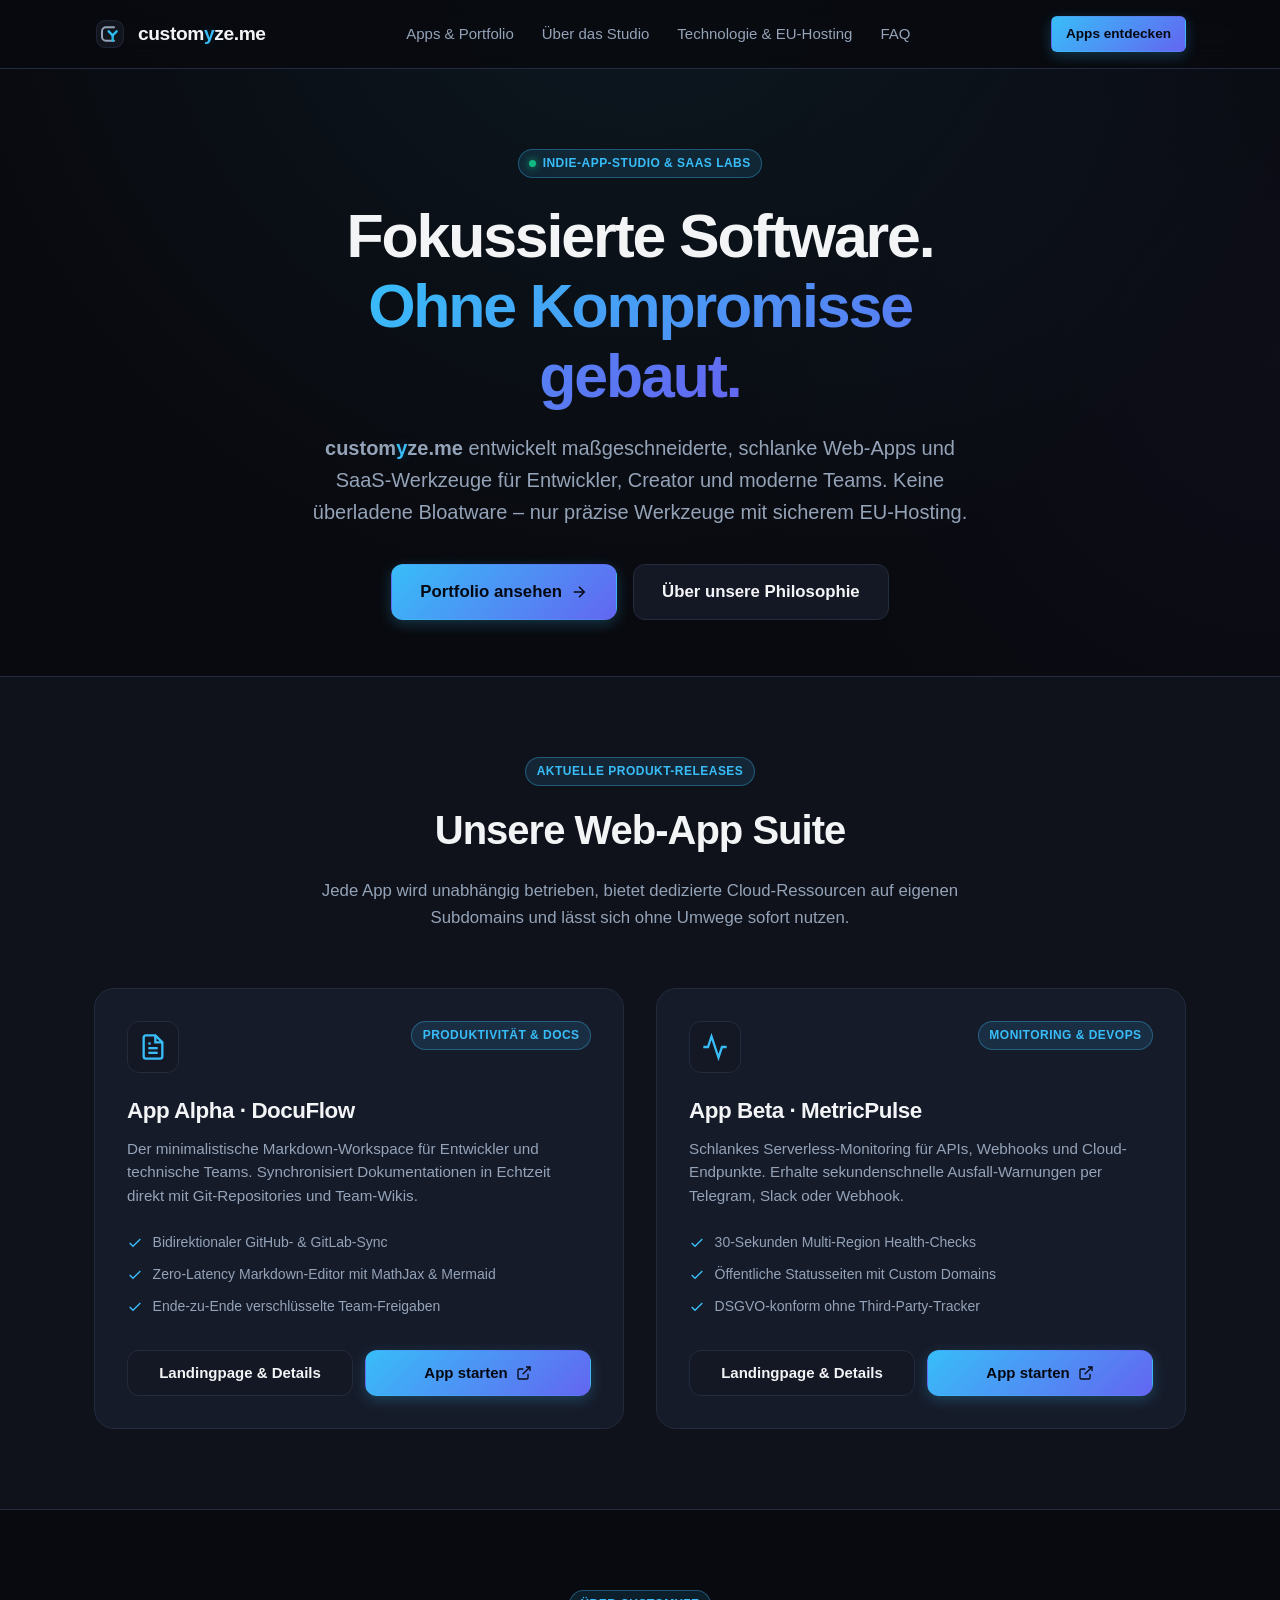
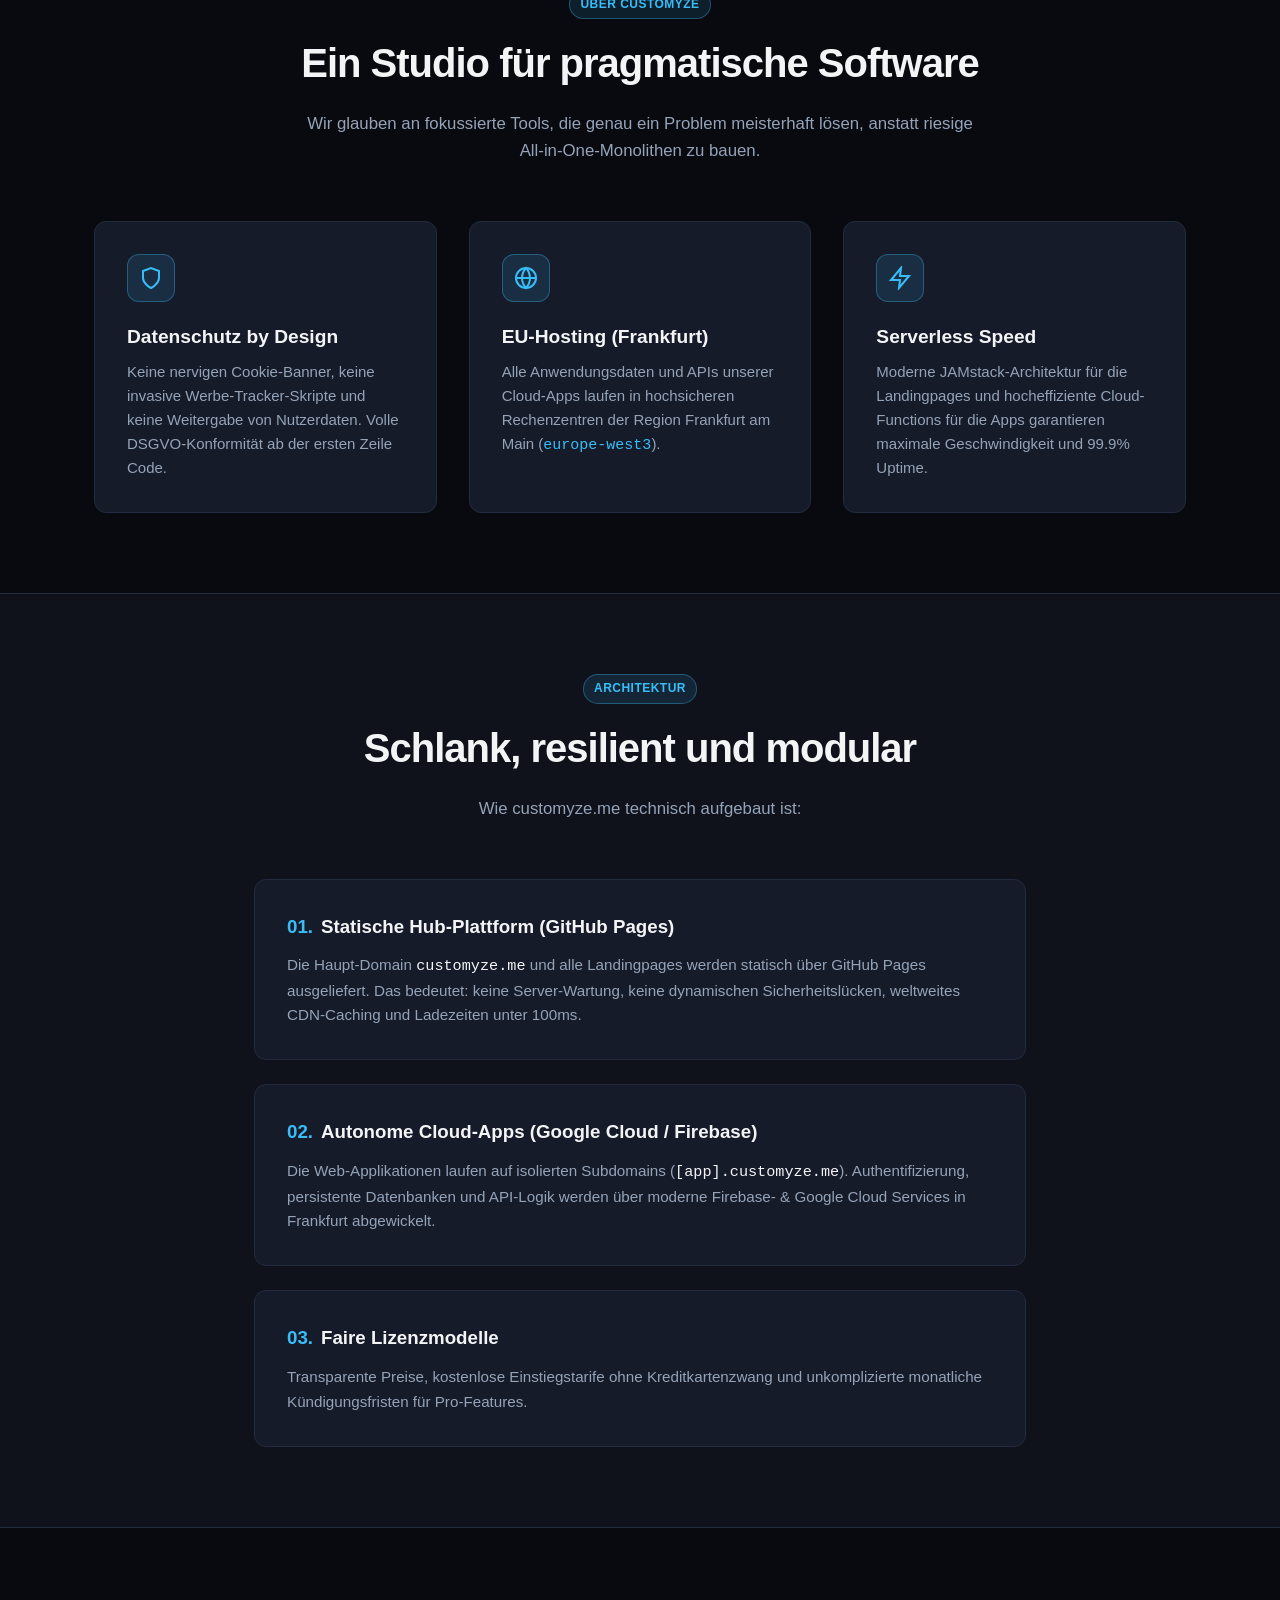
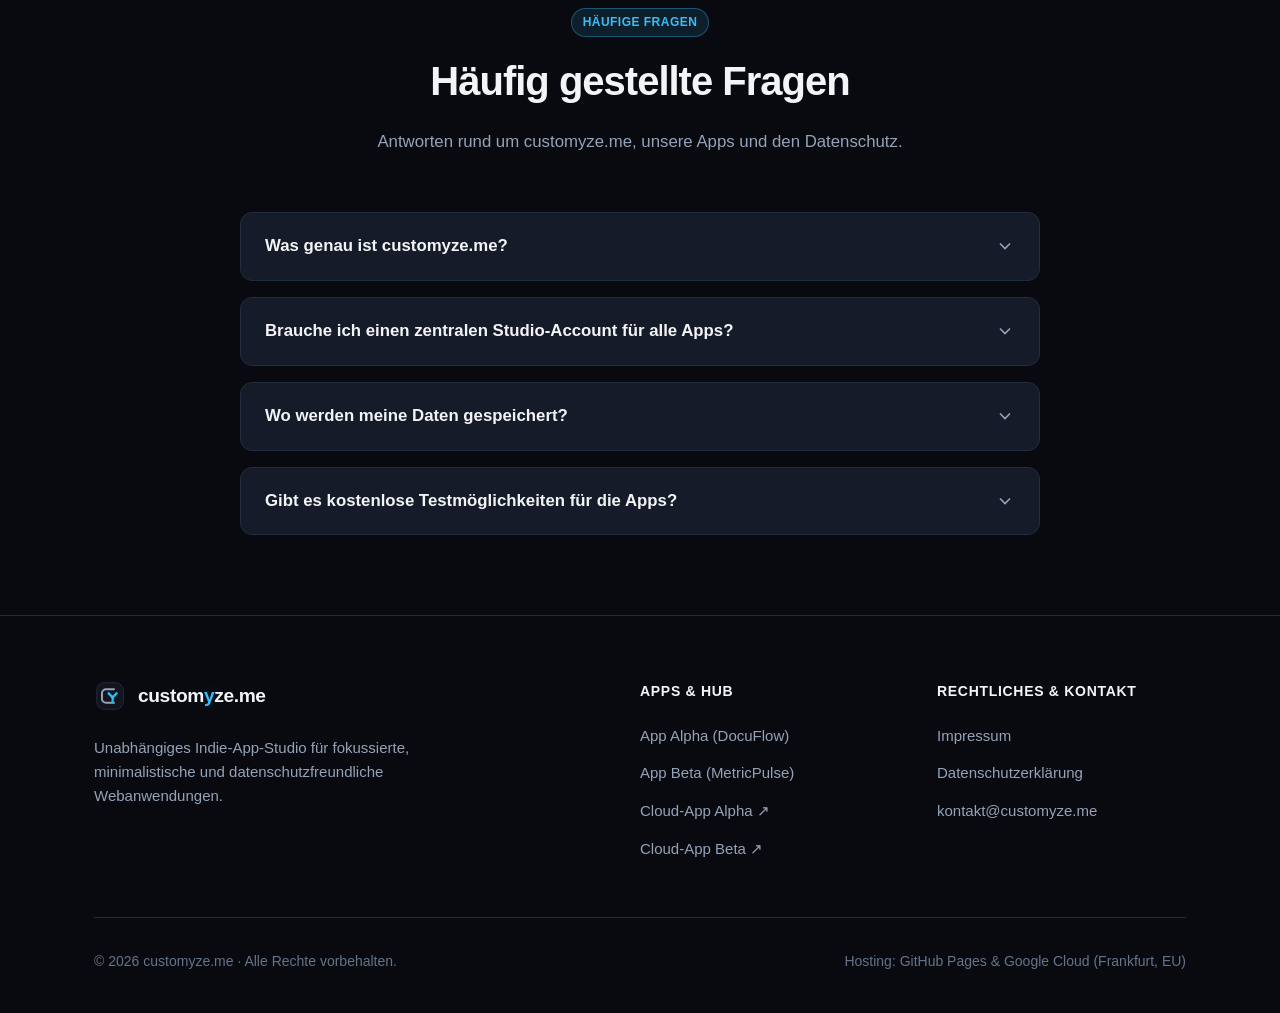
==== index.html @ c0c40fc2 "Initial commit: customyze.me static studio platform for GitHub Pages" ====
<!DOCTYPE html>
<html lang="de">
<head>
  <meta charset="UTF-8">
  <meta name="viewport" content="width=device-width, initial-scale=1.0">
  <title>customyze.me | Unabhängiges Indie-App-Studio & Cloud-Tools</title>
  <meta name="description" content="customyze.me entwickelt fokussierte, datenschutzfreundliche Web-Apps und Produktivitäts-Werkzeuge. Gehostet auf modernster Cloud-Infrastruktur im EU-Raum.">
  <link rel="canonical" href="https://customyze.me/">

  <!-- OpenGraph / Social Meta Tags -->
  <meta property="og:type" content="website">
  <meta property="og:url" content="https://customyze.me/">
  <meta property="og:title" content="customyze.me | Indie-App-Studio & Cloud-Tools">
  <meta property="og:description" content="Fokussierte, schlanke Web-Apps für Macher, Entwickler und Teams. Kompromissloser Datenschutz, Hosting in Frankfurt (EU).">
  <meta property="og:image" content="https://customyze.me/assets/img/logo.svg">

  <!-- Favicon -->
  <link rel="icon" type="image/svg+xml" href="/assets/img/logo.svg">

  <!-- Central Design System -->
  <link rel="stylesheet" href="/assets/css/main.css">
</head>
<body>

  <!-- Navigation -->
  <header class="site-header">
    <div class="container nav-container">
      <a href="/" class="brand-link" aria-label="customyze.me Startseite">
        <img src="/assets/img/logo.svg" alt="customyze.me Logo" width="32" height="32">
        <span>custom<span class="brand-accent">y</span>ze.me</span>
      </a>

      <button class="mobile-nav-toggle" aria-label="Menü öffnen" aria-expanded="false">
        <svg viewBox="0 0 24 24" fill="none" stroke="currentColor" stroke-width="2">
          <line x1="3" y1="12" x2="21" y2="12"></line>
          <line x1="3" y1="6" x2="21" y2="6"></line>
          <line x1="3" y1="18" x2="21" y2="18"></line>
        </svg>
      </button>

      <nav class="nav-menu">
        <a href="#apps" class="nav-link">Apps & Portfolio</a>
        <a href="#studio" class="nav-link">Über das Studio</a>
        <a href="#tech" class="nav-link">Technologie & EU-Hosting</a>
        <a href="#faq" class="nav-link">FAQ</a>
      </nav>

      <div class="nav-actions">
        <a href="#apps" class="btn btn-sm btn-primary">Apps entdecken</a>
      </div>
    </div>
  </header>

  <main>
    <!-- Hero Section -->
    <section class="hero-section">
      <div class="container hero-content">
        <div class="hero-badge-wrap">
          <span class="badge badge-accent badge-pill">
            <span class="status-dot"></span> Indie-App-Studio &amp; SaaS Labs
          </span>
        </div>

        <h1 class="hero-title">
          Fokussierte Software.<br>
          <span class="gradient-text">Ohne Kompromisse gebaut.</span>
        </h1>

        <p class="hero-description">
          <strong>custom<span class="brand-accent">y</span>ze.me</strong> entwickelt maßgeschneiderte, schlanke Web-Apps und SaaS-Werkzeuge für Entwickler, Creator und moderne Teams. Keine überladene Bloatware – nur präzise Werkzeuge mit sicherem EU-Hosting.
        </p>

        <div class="hero-cta-group">
          <a href="#apps" class="btn btn-lg btn-primary">
            Portfolio ansehen
            <svg width="18" height="18" viewBox="0 0 24 24" fill="none" stroke="currentColor" stroke-width="2">
              <line x1="5" y1="12" x2="19" y2="12"></line>
              <polyline points="12 5 19 12 12 19"></polyline>
            </svg>
          </a>
          <a href="#studio" class="btn btn-lg btn-secondary">Über unsere Philosophie</a>
        </div>
      </div>
    </section>

    <!-- Apps Portfolio Section -->
    <section id="apps" class="section section-alt">
      <div class="container">
        <div class="section-header">
          <div class="section-tag">
            <span class="badge badge-accent">Aktuelle Produkt-Releases</span>
          </div>
          <h2 class="section-title">Unsere Web-App Suite</h2>
          <p class="section-subtitle">
            Jede App wird unabhängig betrieben, bietet dedizierte Cloud-Ressourcen auf eigenen Subdomains und lässt sich ohne Umwege sofort nutzen.
          </p>
        </div>

        <div class="app-grid">
          <!-- App Alpha Card -->
          <article class="app-card">
            <div class="app-card-top">
              <div class="app-card-icon">
                <svg width="28" height="28" viewBox="0 0 24 24" fill="none" stroke="currentColor" stroke-width="2">
                  <path d="M14 2H6a2 2 0 0 0-2 2v16a2 2 0 0 0 2 2h12a2 2 0 0 0 2-2V8z"></path>
                  <polyline points="14 2 14 8 20 8"></polyline>
                  <line x1="16" y1="13" x2="8" y2="13"></line>
                  <line x1="16" y1="17" x2="8" y2="17"></line>
                  <polyline points="10 9 9 9 8 9"></polyline>
                </svg>
              </div>
              <span class="badge badge-accent">Produktivität &amp; Docs</span>
            </div>

            <h3 class="app-card-title">App Alpha · DocuFlow</h3>
            <p class="app-card-desc">
              Der minimalistische Markdown-Workspace für Entwickler und technische Teams. Synchronisiert Dokumentationen in Echtzeit direkt mit Git-Repositories und Team-Wikis.
            </p>

            <ul class="app-card-features">
              <li>
                <svg width="16" height="16" viewBox="0 0 24 24" fill="none" stroke="currentColor" stroke-width="2">
                  <polyline points="20 6 9 17 4 12"></polyline>
                </svg>
                Bidirektionaler GitHub- &amp; GitLab-Sync
              </li>
              <li>
                <svg width="16" height="16" viewBox="0 0 24 24" fill="none" stroke="currentColor" stroke-width="2">
                  <polyline points="20 6 9 17 4 12"></polyline>
                </svg>
                Zero-Latency Markdown-Editor mit MathJax &amp; Mermaid
              </li>
              <li>
                <svg width="16" height="16" viewBox="0 0 24 24" fill="none" stroke="currentColor" stroke-width="2">
                  <polyline points="20 6 9 17 4 12"></polyline>
                </svg>
                Ende-zu-Ende verschlüsselte Team-Freigaben
              </li>
            </ul>

            <div class="app-card-actions">
              <a href="/app-alpha/" class="btn btn-secondary">
                Landingpage &amp; Details
              </a>
              <a href="https://alpha.customyze.me" target="_blank" rel="noopener noreferrer" class="btn btn-primary" title="App Alpha in neuem Tab öffnen">
                App starten
                <svg width="16" height="16" viewBox="0 0 24 24" fill="none" stroke="currentColor" stroke-width="2">
                  <path d="M18 13v6a2 2 0 0 1-2 2H5a2 2 0 0 1-2-2V8a2 2 0 0 1 2-2h6"></path>
                  <polyline points="15 3 21 3 21 9"></polyline>
                  <line x1="10" y1="14" x2="21" y2="3"></line>
                </svg>
              </a>
            </div>
          </article>

          <!-- App Beta Card -->
          <article class="app-card">
            <div class="app-card-top">
              <div class="app-card-icon">
                <svg width="28" height="28" viewBox="0 0 24 24" fill="none" stroke="currentColor" stroke-width="2">
                  <polyline points="22 12 18 12 15 21 9 3 6 12 2 12"></polyline>
                </svg>
              </div>
              <span class="badge badge-accent">Monitoring &amp; DevOps</span>
            </div>

            <h3 class="app-card-title">App Beta · MetricPulse</h3>
            <p class="app-card-desc">
              Schlankes Serverless-Monitoring für APIs, Webhooks und Cloud-Endpunkte. Erhalte sekundenschnelle Ausfall-Warnungen per Telegram, Slack oder Webhook.
            </p>

            <ul class="app-card-features">
              <li>
                <svg width="16" height="16" viewBox="0 0 24 24" fill="none" stroke="currentColor" stroke-width="2">
                  <polyline points="20 6 9 17 4 12"></polyline>
                </svg>
                30-Sekunden Multi-Region Health-Checks
              </li>
              <li>
                <svg width="16" height="16" viewBox="0 0 24 24" fill="none" stroke="currentColor" stroke-width="2">
                  <polyline points="20 6 9 17 4 12"></polyline>
                </svg>
                Öffentliche Statusseiten mit Custom Domains
              </li>
              <li>
                <svg width="16" height="16" viewBox="0 0 24 24" fill="none" stroke="currentColor" stroke-width="2">
                  <polyline points="20 6 9 17 4 12"></polyline>
                </svg>
                DSGVO-konform ohne Third-Party-Tracker
              </li>
            </ul>

            <div class="app-card-actions">
              <a href="/app-beta/" class="btn btn-secondary">
                Landingpage &amp; Details
              </a>
              <a href="https://beta.customyze.me" target="_blank" rel="noopener noreferrer" class="btn btn-primary" title="App Beta in neuem Tab öffnen">
                App starten
                <svg width="16" height="16" viewBox="0 0 24 24" fill="none" stroke="currentColor" stroke-width="2">
                  <path d="M18 13v6a2 2 0 0 1-2 2H5a2 2 0 0 1-2-2V8a2 2 0 0 1 2-2h6"></path>
                  <polyline points="15 3 21 3 21 9"></polyline>
                  <line x1="10" y1="14" x2="21" y2="3"></line>
                </svg>
              </a>
            </div>
          </article>
        </div>
      </div>
    </section>

    <!-- Studio & Philosophy Section -->
    <section id="studio" class="section">
      <div class="container">
        <div class="section-header">
          <div class="section-tag">
            <span class="badge badge-accent">Über Customyze</span>
          </div>
          <h2 class="section-title">Ein Studio für pragmatische Software</h2>
          <p class="section-subtitle">
            Wir glauben an fokussierte Tools, die genau ein Problem meisterhaft lösen, anstatt riesige All-in-One-Monolithen zu bauen.
          </p>
        </div>

        <div class="feature-grid">
          <div class="feature-card">
            <div class="feature-icon-box">
              <svg width="24" height="24" viewBox="0 0 24 24" fill="none" stroke="currentColor" stroke-width="2">
                <path d="M12 22s8-4 8-10V5l-8-3-8 3v7c0 6 8 10 8 10z"></path>
              </svg>
            </div>
            <h3 class="feature-title">Datenschutz by Design</h3>
            <p class="feature-desc">
              Keine nervigen Cookie-Banner, keine invasive Werbe-Tracker-Skripte und keine Weitergabe von Nutzerdaten. Volle DSGVO-Konformität ab der ersten Zeile Code.
            </p>
          </div>

          <div class="feature-card">
            <div class="feature-icon-box">
              <svg width="24" height="24" viewBox="0 0 24 24" fill="none" stroke="currentColor" stroke-width="2">
                <circle cx="12" cy="12" r="10"></circle>
                <line x1="2" y1="12" x2="22" y2="12"></line>
                <path d="M12 2a15.3 15.3 0 0 1 4 10 15.3 15.3 0 0 1-4 10 15.3 15.3 0 0 1-4-10 15.3 15.3 0 0 1 4-10z"></path>
              </svg>
            </div>
            <h3 class="feature-title">EU-Hosting (Frankfurt)</h3>
            <p class="feature-desc">
              Alle Anwendungsdaten und APIs unserer Cloud-Apps laufen in hochsicheren Rechenzentren der Region Frankfurt am Main (<code style="font-family: var(--font-mono); color: var(--accent);">europe-west3</code>).
            </p>
          </div>

          <div class="feature-card">
            <div class="feature-icon-box">
              <svg width="24" height="24" viewBox="0 0 24 24" fill="none" stroke="currentColor" stroke-width="2">
                <polygon points="13 2 3 14 12 14 11 22 21 10 12 10 13 2"></polygon>
              </svg>
            </div>
            <h3 class="feature-title">Serverless Speed</h3>
            <p class="feature-desc">
              Moderne JAMstack-Architektur für die Landingpages und hocheffiziente Cloud-Functions für die Apps garantieren maximale Geschwindigkeit und 99.9% Uptime.
            </p>
          </div>
        </div>
      </div>
    </section>

    <!-- Architecture & Tech Stack Details -->
    <section id="tech" class="section section-alt">
      <div class="container container-narrow">
        <div class="section-header">
          <div class="section-tag">
            <span class="badge badge-accent">Architektur</span>
          </div>
          <h2 class="section-title">Schlank, resilient und modular</h2>
          <p class="section-subtitle">
            Wie customyze.me technisch aufgebaut ist:
          </p>
        </div>

        <div class="feature-card" style="margin-bottom: 1.5rem;">
          <h3 style="margin-bottom: 0.75rem; display: flex; align-items: center; gap: 0.5rem;">
            <span style="color: var(--accent);">01.</span> Statische Hub-Plattform (GitHub Pages)
          </h3>
          <p style="color: var(--text-muted); font-size: 0.95rem; line-height: 1.6;">
            Die Haupt-Domain <code style="font-family: var(--font-mono); color: var(--text);">customyze.me</code> und alle Landingpages werden statisch über GitHub Pages ausgeliefert. Das bedeutet: keine Server-Wartung, keine dynamischen Sicherheitslücken, weltweites CDN-Caching und Ladezeiten unter 100ms.
          </p>
        </div>

        <div class="feature-card" style="margin-bottom: 1.5rem;">
          <h3 style="margin-bottom: 0.75rem; display: flex; align-items: center; gap: 0.5rem;">
            <span style="color: var(--accent);">02.</span> Autonome Cloud-Apps (Google Cloud / Firebase)
          </h3>
          <p style="color: var(--text-muted); font-size: 0.95rem; line-height: 1.6;">
            Die Web-Applikationen laufen auf isolierten Subdomains (<code style="font-family: var(--font-mono); color: var(--text);">[app].customyze.me</code>). Authentifizierung, persistente Datenbanken und API-Logik werden über moderne Firebase- &amp; Google Cloud Services in Frankfurt abgewickelt.
          </p>
        </div>

        <div class="feature-card">
          <h3 style="margin-bottom: 0.75rem; display: flex; align-items: center; gap: 0.5rem;">
            <span style="color: var(--accent);">03.</span> Faire Lizenzmodelle
          </h3>
          <p style="color: var(--text-muted); font-size: 0.95rem; line-height: 1.6;">
            Transparente Preise, kostenlose Einstiegstarife ohne Kreditkartenzwang und unkomplizierte monatliche Kündigungsfristen für Pro-Features.
          </p>
        </div>
      </div>
    </section>

    <!-- FAQ Section -->
    <section id="faq" class="section">
      <div class="container">
        <div class="section-header">
          <div class="section-tag">
            <span class="badge badge-accent">Häufige Fragen</span>
          </div>
          <h2 class="section-title">Häufig gestellte Fragen</h2>
          <p class="section-subtitle">
            Antworten rund um customyze.me, unsere Apps und den Datenschutz.
          </p>
        </div>

        <div class="faq-wrap">
          <details class="faq-item">
            <summary class="faq-summary">
              <span>Was genau ist customyze.me?</span>
              <svg class="faq-chevron" viewBox="0 0 24 24" fill="none" stroke="currentColor" stroke-width="2">
                <polyline points="6 9 12 15 18 9"></polyline>
              </svg>
            </summary>
            <div class="faq-answer">
              customyze.me ist die zentrale Studio- und Hub-Plattform für unsere spezialisierten Web-Apps. Hier findest du Landingpages, Dokumentationen, Statusupdates und zentrale rechtliche Angaben für alle unter unserem Dach betriebenen Softwareprodukte.
            </div>
          </details>

          <details class="faq-item">
            <summary class="faq-summary">
              <span>Brauche ich einen zentralen Studio-Account für alle Apps?</span>
              <svg class="faq-chevron" viewBox="0 0 24 24" fill="none" stroke="currentColor" stroke-width="2">
                <polyline points="6 9 12 15 18 9"></polyline>
              </svg>
            </summary>
            <div class="faq-answer">
              Nein. Jede Web-App auf ihrer jeweiligen Subdomain (z.&nbsp;B. <code style="font-family: var(--font-mono);">alpha.customyze.me</code>) funktioniert eigenständig. Du kannst jede App separat ausprobieren und nutzen, ohne Daten mit anderen Apps zu verknüpfen.
            </div>
          </details>

          <details class="faq-item">
            <summary class="faq-summary">
              <span>Wo werden meine Daten gespeichert?</span>
              <svg class="faq-chevron" viewBox="0 0 24 24" fill="none" stroke="currentColor" stroke-width="2">
                <polyline points="6 9 12 15 18 9"></polyline>
              </svg>
            </summary>
            <div class="faq-answer">
              Alle Anwendungsdaten der Cloud-Apps werden ausschließlich in zertifizierten Rechenzentren der Google Cloud Platform im europäischen Raum (Standort Frankfurt am Main, Deutschland / Region <code style="font-family: var(--font-mono);">europe-west3</code>) verarbeitet und verschlüsselt gespeichert.
            </div>
          </details>

          <details class="faq-item">
            <summary class="faq-summary">
              <span>Gibt es kostenlose Testmöglichkeiten für die Apps?</span>
              <svg class="faq-chevron" viewBox="0 0 24 24" fill="none" stroke="currentColor" stroke-width="2">
                <polyline points="6 9 12 15 18 9"></polyline>
              </svg>
            </summary>
            <div class="faq-answer">
              Ja, alle unsere Apps bieten einen dauerhaft kostenlosen Starter-Tarif mit vollwertigen Basisfunktionen. Du kannst sofort ohne Eingabe von Zahlungsdaten loslegen.
            </div>
          </details>
        </div>
      </div>
    </section>
  </main>

  <!-- Central Footer -->
  <footer class="site-footer">
    <div class="container">
      <div class="footer-top">
        <div class="footer-brand">
          <a href="/" class="brand-link" aria-label="customyze.me Startseite">
            <img src="/assets/img/logo.svg" alt="customyze.me Logo" width="28" height="28">
            <span>custom<span class="brand-accent">y</span>ze.me</span>
          </a>
          <p class="footer-brand-p">
            Unabhängiges Indie-App-Studio für fokussierte, minimalistische und datenschutzfreundliche Webanwendungen.
          </p>
        </div>

        <div>
          <h4 class="footer-heading">Apps &amp; Hub</h4>
          <ul class="footer-links">
            <li><a href="/app-alpha/">App Alpha (DocuFlow)</a></li>
            <li><a href="/app-beta/">App Beta (MetricPulse)</a></li>
            <li><a href="https://alpha.customyze.me" target="_blank" rel="noopener noreferrer">Cloud-App Alpha ↗</a></li>
            <li><a href="https://beta.customyze.me" target="_blank" rel="noopener noreferrer">Cloud-App Beta ↗</a></li>
          </ul>
        </div>

        <div>
          <h4 class="footer-heading">Rechtliches &amp; Kontakt</h4>
          <ul class="footer-links">
            <li><a href="/impressum/">Impressum</a></li>
            <li><a href="/datenschutz/">Datenschutzerklärung</a></li>
            <li><a href="mailto:kontakt@customyze.me">kontakt@customyze.me</a></li>
          </ul>
        </div>
      </div>

      <div class="footer-bottom">
        <div>
          &copy; <span class="current-year">2026</span> customyze.me · Alle Rechte vorbehalten.
        </div>
        <div>
          Hosting: GitHub Pages &amp; Google Cloud (Frankfurt, EU)
        </div>
      </div>
    </div>
  </footer>

  <script src="/assets/js/main.js"></script>
</body>
</html>
---- assets/css/main.css ----
/* ==========================================================================
   customyze.me - Central Design System
   Modern Dark-Mode-First UI with CSS Custom Properties
   ========================================================================== */

:root {
  /* Color Palette */
  --bg: #090a0f;
  --bg-alt: #0f121a;
  --surface: #141824;
  --surface-card: #161b29;
  --surface-hover: #1c2234;
  --border: #232b3e;
  --border-hover: #3b4664;
  
  /* Text */
  --text: #f3f4f6;
  --text-muted: #94a3b8;
  --text-dim: #64748b;
  
  /* Accent: Electric Sky / Cyan */
  --accent: #38bdf8;
  --accent-hover: #0ea5e9;
  --accent-subtle: rgba(56, 189, 248, 0.12);
  --accent-border: rgba(56, 189, 248, 0.35);
  --accent-glow: rgba(56, 189, 248, 0.25);
  --accent-gradient: linear-gradient(135deg, #38bdf8 0%, #6366f1 100%);
  
  /* Status / Success */
  --success: #10b981;
  --success-subtle: rgba(16, 185, 129, 0.15);
  --warning: #f59e0b;
  
  /* Typography */
  --font-sans: -apple-system, BlinkMacSystemFont, "Segoe UI", Roboto, Oxygen-Sans, Ubuntu, Cantarell, "Helvetica Neue", sans-serif;
  --font-mono: ui-monospace, SFMono-Regular, "SF Mono", Menlo, Consolas, "Liberation Mono", monospace;
  
  /* Spacing & Layout */
  --max-width: 1140px;
  --radius-sm: 6px;
  --radius: 12px;
  --radius-lg: 20px;
  --radius-full: 9999px;
  
  /* Transitions & Shadows */
  --transition: all 0.2s cubic-bezier(0.16, 1, 0.3, 1);
  --shadow-sm: 0 2px 4px rgba(0, 0, 0, 0.25);
  --shadow: 0 10px 30px -10px rgba(0, 0, 0, 0.5);
  --shadow-lg: 0 20px 40px -15px rgba(0, 0, 0, 0.7);
}

/* Base Reset */
*, *::before, *::after {
  box-sizing: border-box;
  margin: 0;
  padding: 0;
}

html {
  font-family: var(--font-sans);
  background-color: var(--bg);
  color: var(--text);
  line-height: 1.6;
  scroll-behavior: smooth;
  -webkit-font-smoothing: antialiased;
  -moz-osx-font-smoothing: grayscale;
}

body {
  min-height: 100vh;
  display: flex;
  flex-direction: column;
  background-image: 
    radial-gradient(circle at 50% -10%, rgba(56, 189, 248, 0.08) 0%, transparent 60%),
    radial-gradient(circle at 100% 40%, rgba(99, 102, 241, 0.04) 0%, transparent 40%);
  background-attachment: fixed;
}

img, svg {
  display: block;
  max-width: 100%;
}

a {
  color: inherit;
  text-decoration: none;
  transition: var(--transition);
}

ul, ol {
  list-style: none;
}

/* Layout Container */
.container {
  width: 100%;
  max-width: var(--max-width);
  margin-left: auto;
  margin-right: auto;
  padding-left: 1.5rem;
  padding-right: 1.5rem;
}

.container-narrow {
  max-width: 820px;
}

/* ==========================================================================
   Header & Navigation
   ========================================================================== */
.site-header {
  position: sticky;
  top: 0;
  z-index: 100;
  background-color: rgba(9, 10, 15, 0.85);
  backdrop-filter: blur(14px);
  -webkit-backdrop-filter: blur(14px);
  border-bottom: 1px solid var(--border);
}

.nav-container {
  display: flex;
  align-items: center;
  justify-content: space-between;
  height: 4.25rem;
}

.brand-link {
  display: inline-flex;
  align-items: center;
  gap: 0.75rem;
  font-weight: 700;
  font-size: 1.2rem;
  letter-spacing: -0.02em;
}

.brand-link:hover {
  opacity: 0.9;
}

.brand-link img {
  width: 32px;
  height: 32px;
}

.brand-accent {
  color: var(--accent);
  position: relative;
  display: inline-block;
  text-shadow: 0 0 12px var(--accent-glow);
}

.nav-menu {
  display: flex;
  align-items: center;
  gap: 1.75rem;
}

.nav-link {
  font-size: 0.9375rem;
  color: var(--text-muted);
  font-weight: 500;
  padding: 0.35rem 0;
  position: relative;
}

.nav-link:hover,
.nav-link.active {
  color: var(--text);
}

.nav-link.active::after {
  content: "";
  position: absolute;
  bottom: -2px;
  left: 0;
  right: 0;
  height: 2px;
  background: var(--accent);
  border-radius: var(--radius-full);
}

.nav-actions {
  display: flex;
  align-items: center;
  gap: 1rem;
}

/* Mobile Nav Toggle */
.mobile-nav-toggle {
  display: none;
  background: none;
  border: 1px solid var(--border);
  border-radius: var(--radius-sm);
  padding: 0.5rem;
  color: var(--text);
  cursor: pointer;
}

.mobile-nav-toggle svg {
  width: 22px;
  height: 22px;
}

/* ==========================================================================
   Buttons & Badges
   ========================================================================== */
.btn {
  display: inline-flex;
  align-items: center;
  justify-content: center;
  gap: 0.5rem;
  padding: 0.625rem 1.25rem;
  font-size: 0.9375rem;
  font-weight: 600;
  border-radius: var(--radius);
  border: 1px solid transparent;
  cursor: pointer;
  transition: var(--transition);
  white-space: nowrap;
}

.btn-sm {
  padding: 0.4rem 0.875rem;
  font-size: 0.85rem;
  border-radius: var(--radius-sm);
}

.btn-lg {
  padding: 0.85rem 1.75rem;
  font-size: 1.05rem;
}

.btn-primary {
  background: var(--accent-gradient);
  color: #050811;
  font-weight: 700;
  box-shadow: 0 4px 14px var(--accent-glow);
}

.btn-primary:hover {
  transform: translateY(-1px);
  box-shadow: 0 6px 20px var(--accent-glow);
  filter: brightness(1.08);
}

.btn-secondary {
  background: var(--surface);
  border-color: var(--border);
  color: var(--text);
}

.btn-secondary:hover {
  background: var(--surface-hover);
  border-color: var(--border-hover);
  color: #fff;
  transform: translateY(-1px);
}

.btn-outline {
  background: transparent;
  border-color: var(--border);
  color: var(--text);
}

.btn-outline:hover {
  border-color: var(--accent);
  color: var(--accent);
}

.badge {
  display: inline-flex;
  align-items: center;
  gap: 0.4rem;
  font-size: 0.75rem;
  font-weight: 600;
  letter-spacing: 0.04em;
  text-transform: uppercase;
  padding: 0.25rem 0.65rem;
  border-radius: var(--radius-full);
  background: var(--surface);
  border: 1px solid var(--border);
  color: var(--text-muted);
}

.badge-accent {
  background: var(--accent-subtle);
  border-color: var(--accent-border);
  color: var(--accent);
}

.badge-success {
  background: var(--success-subtle);
  border-color: rgba(16, 185, 129, 0.4);
  color: var(--success);
}

.badge-pill {
  border-radius: var(--radius-full);
}

.status-dot {
  width: 7px;
  height: 7px;
  border-radius: 50%;
  background-color: var(--success);
  box-shadow: 0 0 8px var(--success);
}

/* ==========================================================================
   Hero Section
   ========================================================================== */
.hero-section {
  padding: 5rem 0 3.5rem;
  text-align: center;
  position: relative;
}

.hero-content {
  max-width: 800px;
  margin: 0 auto;
}

.hero-badge-wrap {
  margin-bottom: 1.5rem;
}

.hero-title {
  font-size: clamp(2.3rem, 5vw, 3.8rem);
  font-weight: 800;
  line-height: 1.15;
  letter-spacing: -0.035em;
  margin-bottom: 1.25rem;
}

.gradient-text {
  background: var(--accent-gradient);
  -webkit-background-clip: text;
  -webkit-text-fill-color: transparent;
}

.hero-description {
  font-size: clamp(1.05rem, 2vw, 1.25rem);
  color: var(--text-muted);
  line-height: 1.6;
  margin-bottom: 2.25rem;
  max-width: 660px;
  margin-left: auto;
  margin-right: auto;
}

.hero-cta-group {
  display: flex;
  align-items: center;
  justify-content: center;
  gap: 1rem;
  flex-wrap: wrap;
}

/* ==========================================================================
   App Mockup Container (Hero Screenshot Placeholder)
   ========================================================================== */
.mockup-wrapper {
  margin-top: 3.5rem;
  position: relative;
  perspective: 1000px;
}

.mockup-window {
  background: var(--surface-card);
  border: 1px solid var(--border);
  border-radius: var(--radius-lg);
  overflow: hidden;
  box-shadow: var(--shadow-lg), 0 0 35px rgba(56, 189, 248, 0.08);
  transition: var(--transition);
}

.mockup-header {
  display: flex;
  align-items: center;
  padding: 0.75rem 1rem;
  background: var(--surface);
  border-bottom: 1px solid var(--border);
  gap: 0.75rem;
}

.mockup-dots {
  display: flex;
  gap: 6px;
}

.mockup-dot {
  width: 10px;
  height: 10px;
  border-radius: 50%;
  background: var(--border);
}

.mockup-dot:nth-child(1) { background: #ef4444; }
.mockup-dot:nth-child(2) { background: #f59e0b; }
.mockup-dot:nth-child(3) { background: #10b981; }

.mockup-address-bar {
  flex: 1;
  background: var(--bg);
  border: 1px solid var(--border);
  border-radius: var(--radius-sm);
  padding: 0.3rem 0.75rem;
  font-family: var(--font-mono);
  font-size: 0.75rem;
  color: var(--text-dim);
  text-align: left;
  display: flex;
  align-items: center;
  gap: 0.5rem;
}

.mockup-address-bar span.secure {
  color: var(--success);
}

.mockup-body {
  padding: 2.5rem 1.5rem;
  min-height: 320px;
  display: flex;
  flex-direction: column;
  justify-content: center;
  align-items: center;
  background: 
    linear-gradient(rgba(20, 24, 36, 0.95), rgba(20, 24, 36, 0.95)),
    repeating-linear-gradient(0deg, transparent, transparent 24px, rgba(35, 43, 62, 0.4) 24px, rgba(35, 43, 62, 0.4) 25px),
    repeating-linear-gradient(90deg, transparent, transparent 24px, rgba(35, 43, 62, 0.4) 24px, rgba(35, 43, 62, 0.4) 25px);
}

.mockup-placeholder-content {
  text-align: center;
  max-width: 440px;
}

.mockup-placeholder-icon {
  width: 56px;
  height: 56px;
  margin: 0 auto 1.25rem;
  background: var(--accent-subtle);
  border: 1px solid var(--accent-border);
  border-radius: var(--radius);
  display: flex;
  align-items: center;
  justify-content: center;
  color: var(--accent);
}

/* ==========================================================================
   Section Styling & Grid Layouts
   ========================================================================== */
.section {
  padding: 5rem 0;
  position: relative;
}

.section-alt {
  background-color: var(--bg-alt);
  border-top: 1px solid var(--border);
  border-bottom: 1px solid var(--border);
}

.section-header {
  text-align: center;
  max-width: 680px;
  margin: 0 auto 3.5rem;
}

.section-tag {
  margin-bottom: 0.75rem;
}

.section-title {
  font-size: clamp(1.8rem, 3.5vw, 2.5rem);
  font-weight: 800;
  letter-spacing: -0.025em;
  margin-bottom: 1rem;
}

.section-subtitle {
  color: var(--text-muted);
  font-size: 1.05rem;
}

/* App Portfolio Grid */
.app-grid {
  display: grid;
  grid-template-columns: repeat(auto-fit, minmax(320px, 1fr));
  gap: 2rem;
}

.app-card {
  background: var(--surface-card);
  border: 1px solid var(--border);
  border-radius: var(--radius-lg);
  padding: 2rem;
  display: flex;
  flex-direction: column;
  position: relative;
  overflow: hidden;
  transition: var(--transition);
}

.app-card::before {
  content: "";
  position: absolute;
  top: 0;
  left: 0;
  right: 0;
  height: 3px;
  background: var(--accent-gradient);
  opacity: 0;
  transition: var(--transition);
}

.app-card:hover {
  transform: translateY(-4px);
  border-color: var(--border-hover);
  box-shadow: var(--shadow);
}

.app-card:hover::before {
  opacity: 1;
}

.app-card-top {
  display: flex;
  align-items: flex-start;
  justify-content: space-between;
  margin-bottom: 1.25rem;
}

.app-card-icon {
  width: 52px;
  height: 52px;
  border-radius: var(--radius);
  background: var(--surface);
  border: 1px solid var(--border);
  display: flex;
  align-items: center;
  justify-content: center;
  color: var(--accent);
}

.app-card-title {
  font-size: 1.4rem;
  font-weight: 700;
  margin-bottom: 0.5rem;
  letter-spacing: -0.02em;
}

.app-card-desc {
  color: var(--text-muted);
  font-size: 0.95rem;
  line-height: 1.55;
  margin-bottom: 1.5rem;
}

.app-card-features {
  margin-bottom: 2rem;
  display: flex;
  flex-direction: column;
  gap: 0.6rem;
}

.app-card-features li {
  display: flex;
  align-items: center;
  gap: 0.6rem;
  font-size: 0.875rem;
  color: var(--text-muted);
}

.app-card-features li svg {
  color: var(--accent);
  flex-shrink: 0;
}

.app-card-actions {
  margin-top: auto;
  display: flex;
  align-items: center;
  gap: 0.75rem;
}

.app-card-actions .btn {
  flex: 1;
}

.app-card-actions .btn-icon-only {
  flex: 0 0 auto;
  padding: 0.625rem;
  border-radius: var(--radius);
}

/* Feature 3-Grid */
.feature-grid {
  display: grid;
  grid-template-columns: repeat(auto-fit, minmax(280px, 1fr));
  gap: 2rem;
}

.feature-card {
  background: var(--surface-card);
  border: 1px solid var(--border);
  border-radius: var(--radius);
  padding: 2rem;
  transition: var(--transition);
}

.feature-card:hover {
  border-color: var(--border-hover);
  background: var(--surface-hover);
}

.feature-icon-box {
  width: 48px;
  height: 48px;
  border-radius: var(--radius);
  background: var(--accent-subtle);
  border: 1px solid var(--accent-border);
  color: var(--accent);
  display: flex;
  align-items: center;
  justify-content: center;
  margin-bottom: 1.25rem;
}

.feature-title {
  font-size: 1.2rem;
  font-weight: 700;
  margin-bottom: 0.5rem;
}

.feature-desc {
  color: var(--text-muted);
  font-size: 0.9375rem;
  line-height: 1.6;
}

/* 3-Step Workflow ("So funktioniert's") */
.workflow-grid {
  display: grid;
  grid-template-columns: repeat(auto-fit, minmax(280px, 1fr));
  gap: 2rem;
  counter-reset: workflow-counter;
}

.workflow-card {
  background: var(--surface-card);
  border: 1px solid var(--border);
  border-radius: var(--radius);
  padding: 2.25rem 2rem;
  position: relative;
}

.workflow-step-num {
  font-family: var(--font-mono);
  font-size: 0.875rem;
  font-weight: 700;
  color: var(--accent);
  background: var(--accent-subtle);
  border: 1px solid var(--accent-border);
  padding: 0.25rem 0.65rem;
  border-radius: var(--radius-sm);
  display: inline-block;
  margin-bottom: 1.25rem;
}

.workflow-title {
  font-size: 1.2rem;
  font-weight: 700;
  margin-bottom: 0.75rem;
}

.workflow-desc {
  color: var(--text-muted);
  font-size: 0.9375rem;
  line-height: 1.6;
}

/* ==========================================================================
   Pricing Section
   ========================================================================== */
.pricing-grid {
  display: grid;
  grid-template-columns: repeat(auto-fit, minmax(300px, 1fr));
  gap: 2rem;
  max-width: 860px;
  margin: 0 auto;
}

.pricing-card {
  background: var(--surface-card);
  border: 1px solid var(--border);
  border-radius: var(--radius-lg);
  padding: 2.5rem 2rem;
  display: flex;
  flex-direction: column;
  position: relative;
  transition: var(--transition);
}

.pricing-card.featured {
  border-color: var(--accent-border);
  background: 
    linear-gradient(180deg, rgba(56, 189, 248, 0.05) 0%, rgba(20, 24, 36, 0.95) 100%),
    var(--surface-card);
  box-shadow: 0 0 40px -10px var(--accent-glow);
}

.pricing-badge-top {
  position: absolute;
  top: -12px;
  left: 50%;
  transform: translateX(-50%);
}

.pricing-plan-name {
  font-size: 1.3rem;
  font-weight: 700;
  margin-bottom: 0.5rem;
}

.pricing-plan-desc {
  color: var(--text-muted);
  font-size: 0.9rem;
  margin-bottom: 1.5rem;
  min-height: 2.7rem;
}

.pricing-price-wrap {
  display: flex;
  align-items: baseline;
  gap: 0.35rem;
  margin-bottom: 2rem;
  padding-bottom: 1.5rem;
  border-bottom: 1px solid var(--border);
}

.pricing-amount {
  font-size: 3rem;
  font-weight: 800;
  letter-spacing: -0.03em;
  color: #fff;
}

.pricing-interval {
  color: var(--text-muted);
  font-size: 0.9375rem;
}

.pricing-features-list {
  display: flex;
  flex-direction: column;
  gap: 0.85rem;
  margin-bottom: 2.5rem;
  flex: 1;
}

.pricing-features-list li {
  display: flex;
  align-items: flex-start;
  gap: 0.65rem;
  font-size: 0.9375rem;
  color: var(--text);
}

.pricing-features-list li svg {
  color: var(--accent);
  flex-shrink: 0;
  margin-top: 3px;
}

.pricing-features-list li.disabled {
  color: var(--text-dim);
  text-decoration: line-through;
}

.pricing-features-list li.disabled svg {
  color: var(--text-dim);
}

/* ==========================================================================
   FAQ Section (Pure HTML <details> / <summary>)
   ========================================================================== */
.faq-wrap {
  max-width: 800px;
  margin: 0 auto;
  display: flex;
  flex-direction: column;
  gap: 1rem;
}

.faq-item {
  background: var(--surface-card);
  border: 1px solid var(--border);
  border-radius: var(--radius);
  overflow: hidden;
  transition: var(--transition);
}

.faq-item:hover {
  border-color: var(--border-hover);
}

.faq-item[open] {
  border-color: var(--accent-border);
  background: var(--surface);
}

.faq-summary {
  display: flex;
  align-items: center;
  justify-content: space-between;
  padding: 1.25rem 1.5rem;
  font-size: 1.05rem;
  font-weight: 600;
  cursor: pointer;
  user-select: none;
  list-style: none; /* remove standard marker */
}

.faq-summary::-webkit-details-marker {
  display: none;
}

.faq-chevron {
  width: 20px;
  height: 20px;
  color: var(--text-muted);
  transition: transform 0.25s ease;
  flex-shrink: 0;
}

.faq-item[open] .faq-chevron {
  transform: rotate(180deg);
  color: var(--accent);
}

.faq-answer {
  padding: 0 1.5rem 1.25rem;
  color: var(--text-muted);
  font-size: 0.95rem;
  line-height: 1.65;
  border-top: 1px solid transparent;
}

.faq-item[open] .faq-answer {
  border-top: 1px solid var(--border);
  padding-top: 1rem;
}

/* ==========================================================================
   Legal & Markdown Prose Pages (Impressum & Datenschutz)
   ========================================================================== */
.prose-page {
  padding: 4.5rem 0 6rem;
}

.prose-header {
  margin-bottom: 3rem;
  padding-bottom: 2rem;
  border-bottom: 1px solid var(--border);
}

.prose-header h1 {
  font-size: clamp(2.2rem, 4vw, 3rem);
  font-weight: 800;
  letter-spacing: -0.03em;
  margin-bottom: 0.75rem;
}

.prose-header p {
  color: var(--text-muted);
  font-size: 1.05rem;
}

.prose-content {
  color: var(--text-muted);
  font-size: 1rem;
  line-height: 1.75;
}

.prose-content h2 {
  color: var(--text);
  font-size: 1.6rem;
  font-weight: 700;
  letter-spacing: -0.02em;
  margin-top: 2.75rem;
  margin-bottom: 1rem;
  padding-bottom: 0.5rem;
  border-bottom: 1px solid var(--border);
}

.prose-content h3 {
  color: var(--text);
  font-size: 1.25rem;
  font-weight: 600;
  margin-top: 1.75rem;
  margin-bottom: 0.75rem;
}

.prose-content p {
  margin-bottom: 1.25rem;
}

.prose-content ul {
  list-style: disc;
  margin-left: 1.5rem;
  margin-bottom: 1.5rem;
}

.prose-content ul li {
  margin-bottom: 0.5rem;
}

.prose-content strong {
  color: var(--text);
}

.prose-content a {
  color: var(--accent);
  text-decoration: underline;
  text-underline-offset: 3px;
}

.prose-content a:hover {
  color: #fff;
}

.placeholder-box {
  background: rgba(245, 158, 11, 0.1);
  border: 1px dashed var(--warning);
  color: #fde68a;
  padding: 0.2rem 0.5rem;
  border-radius: var(--radius-sm);
  font-family: var(--font-mono);
  font-size: 0.9em;
}

.callout {
  background: var(--surface-card);
  border-left: 4px solid var(--accent);
  border-radius: 0 var(--radius) var(--radius) 0;
  padding: 1.25rem 1.5rem;
  margin: 1.75rem 0;
}

.callout p:last-child {
  margin-bottom: 0;
}

/* ==========================================================================
   Footer
   ========================================================================== */
.site-footer {
  margin-top: auto;
  background-color: var(--bg);
  border-top: 1px solid var(--border);
  padding: 4rem 0 2.5rem;
}

.footer-top {
  display: grid;
  grid-template-columns: 2fr 1fr 1fr;
  gap: 3rem;
  margin-bottom: 3.5rem;
}

.footer-brand {
  max-width: 340px;
}

.footer-brand-p {
  margin-top: 1rem;
  color: var(--text-muted);
  font-size: 0.9375rem;
  line-height: 1.6;
}

.footer-heading {
  font-size: 0.875rem;
  font-weight: 700;
  text-transform: uppercase;
  letter-spacing: 0.05em;
  color: var(--text);
  margin-bottom: 1.25rem;
}

.footer-links {
  display: flex;
  flex-direction: column;
  gap: 0.75rem;
}

.footer-links a {
  color: var(--text-muted);
  font-size: 0.9375rem;
}

.footer-links a:hover {
  color: var(--accent);
}

.footer-bottom {
  padding-top: 2rem;
  border-top: 1px solid var(--border);
  display: flex;
  align-items: center;
  justify-content: space-between;
  color: var(--text-dim);
  font-size: 0.875rem;
  flex-wrap: wrap;
  gap: 1rem;
}

/* ==========================================================================
   Mobile Nav Responsiveness
   ========================================================================== */
@media (max-width: 768px) {
  .mobile-nav-toggle {
    display: block;
  }

  .nav-menu {
    position: fixed;
    top: 4.25rem;
    left: 0;
    right: 0;
    bottom: 0;
    background: rgba(9, 10, 15, 0.98);
    backdrop-filter: blur(20px);
    -webkit-backdrop-filter: blur(20px);
    flex-direction: column;
    padding: 2.5rem 1.5rem;
    align-items: flex-start;
    gap: 1.5rem;
    border-bottom: 1px solid var(--border);
    transform: translateY(-100%);
    opacity: 0;
    pointer-events: none;
    transition: transform 0.3s ease, opacity 0.3s ease;
  }

  .nav-menu.is-open {
    transform: translateY(0);
    opacity: 1;
    pointer-events: auto;
  }

  .nav-link {
    font-size: 1.25rem;
  }

  .footer-top {
    grid-template-columns: 1fr;
    gap: 2rem;
  }
}
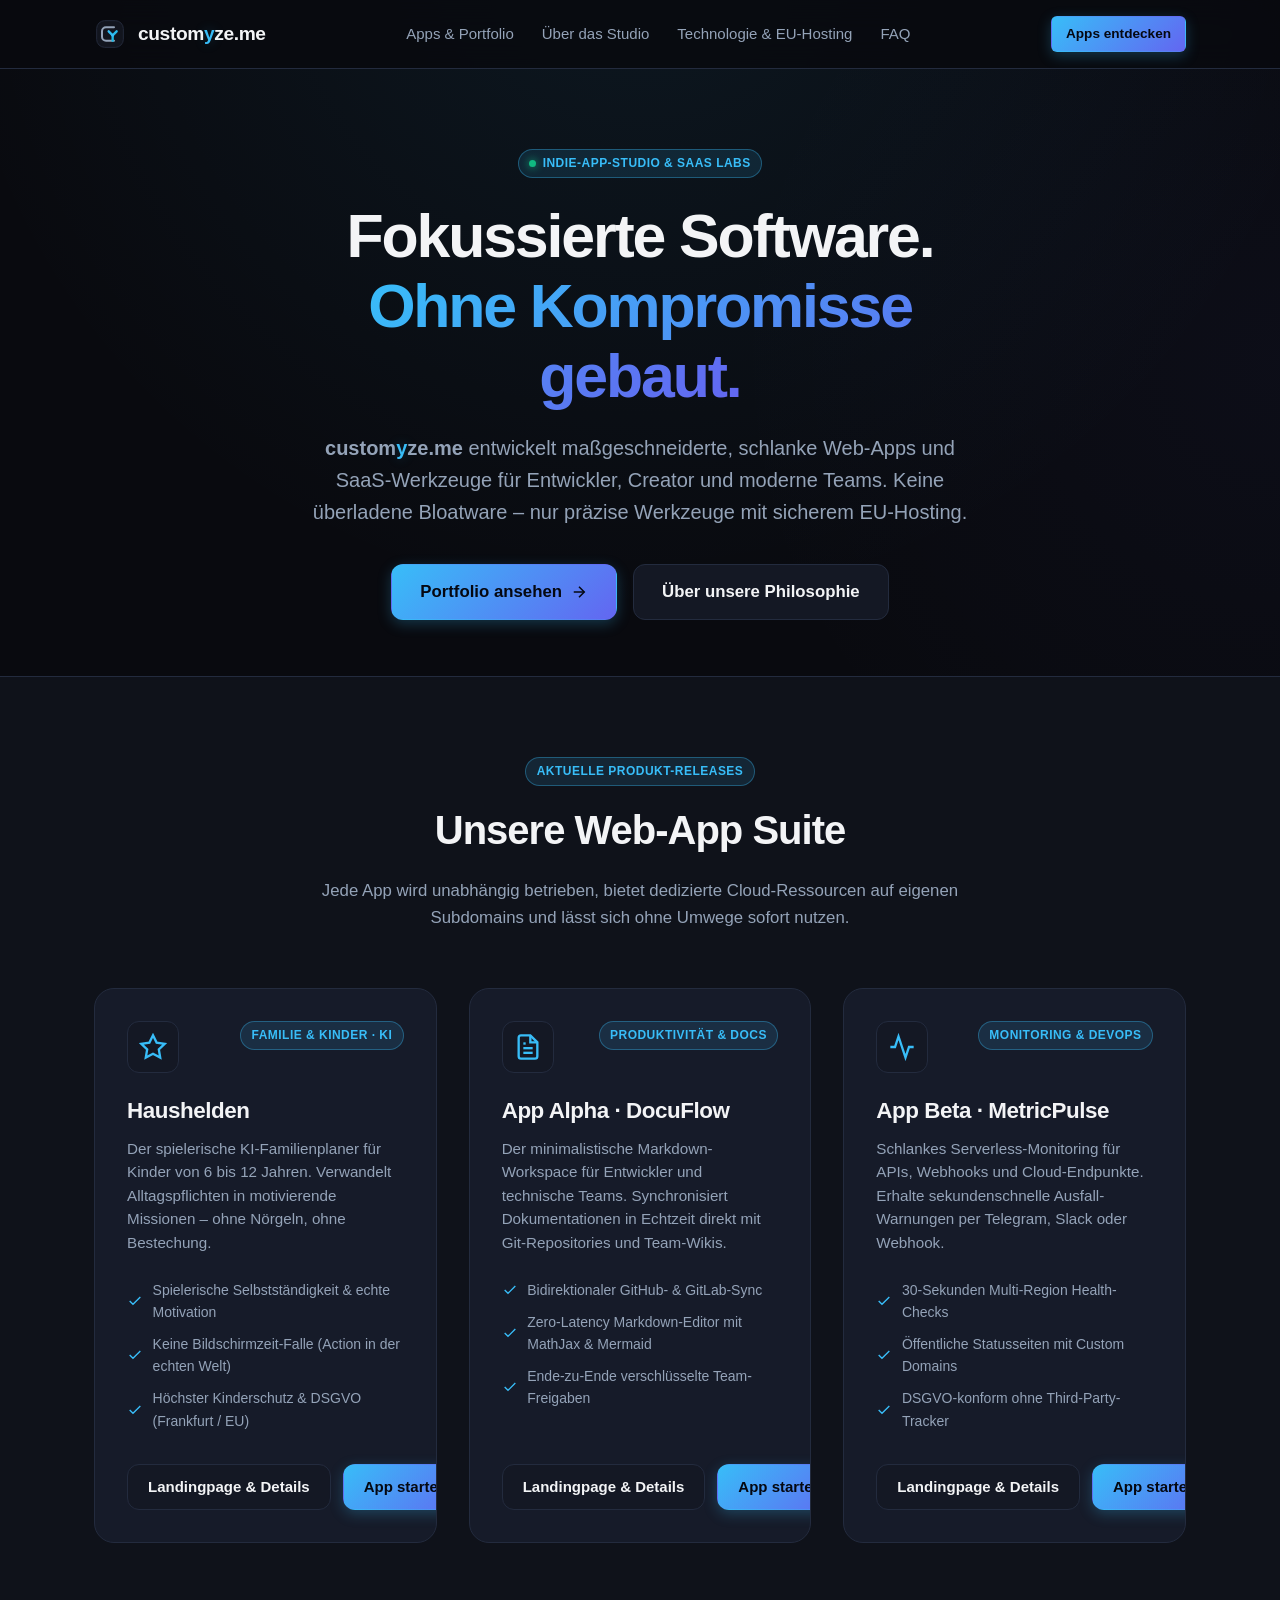
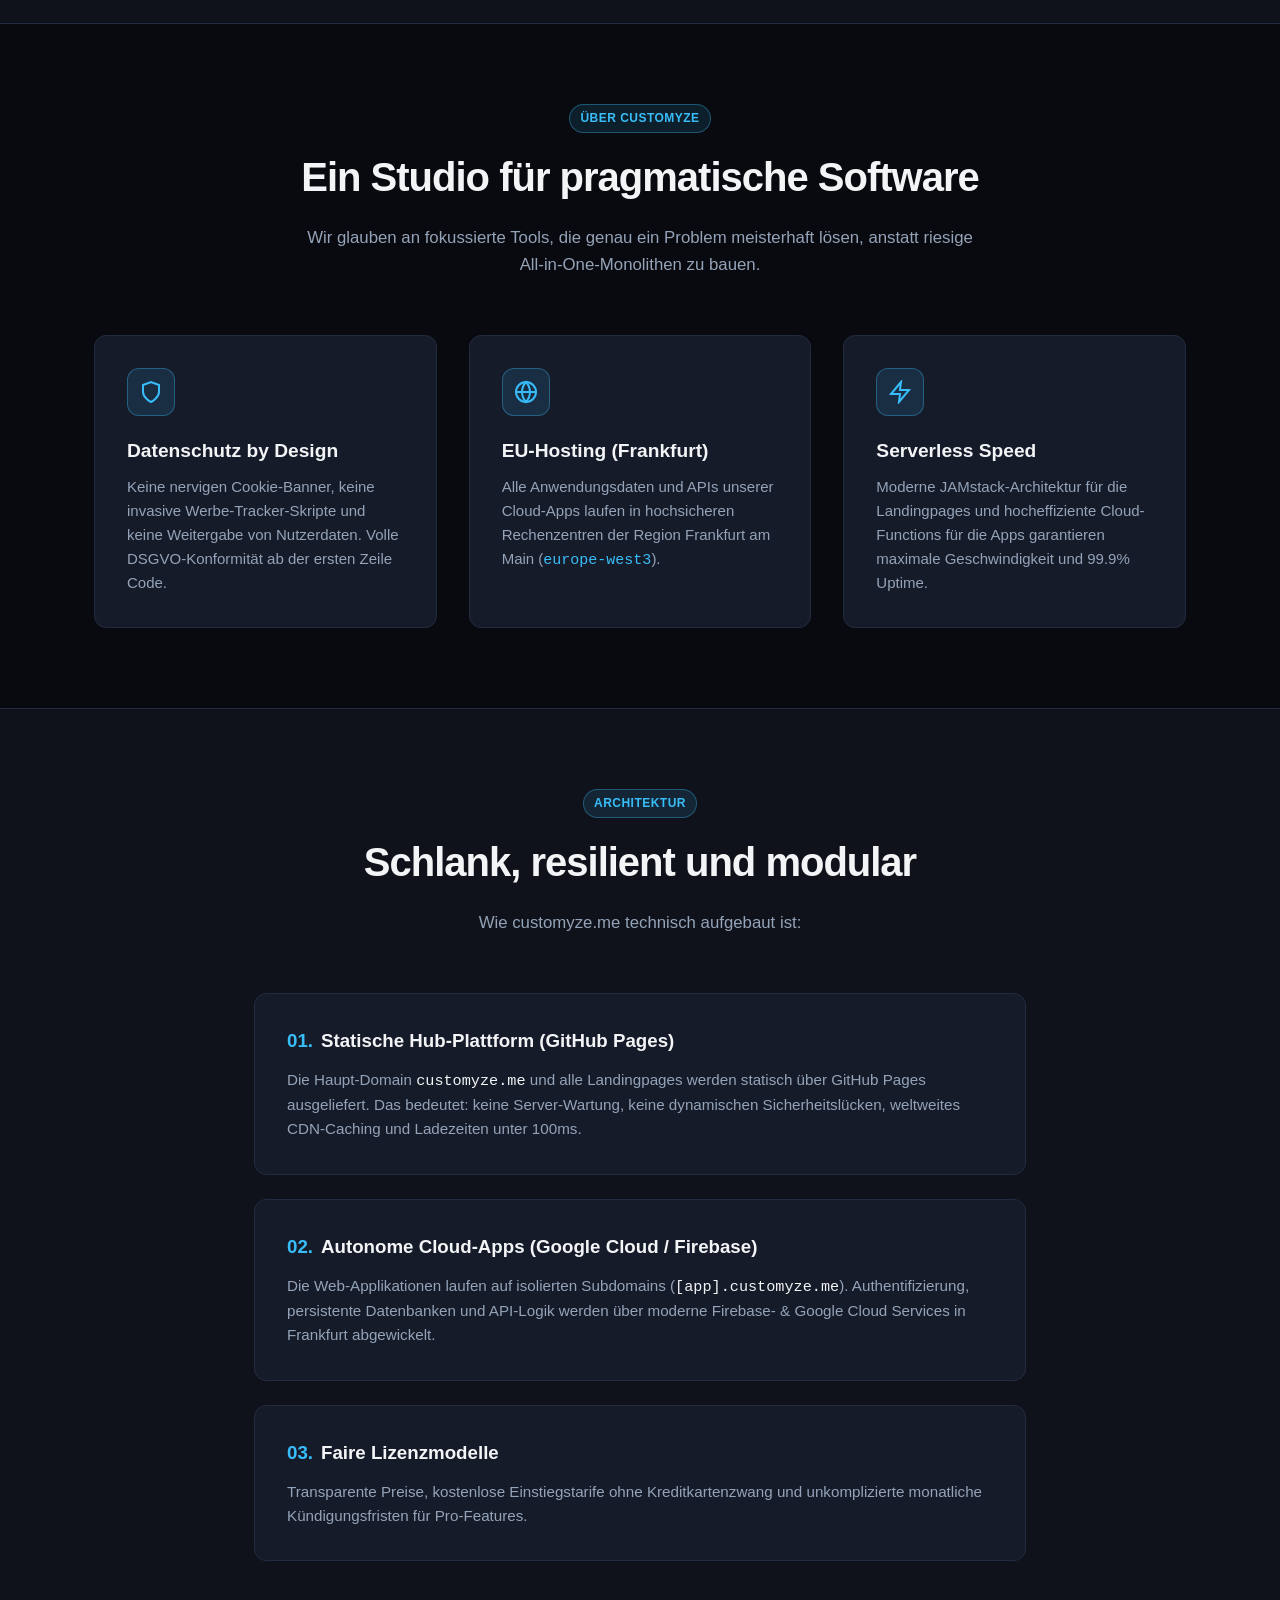
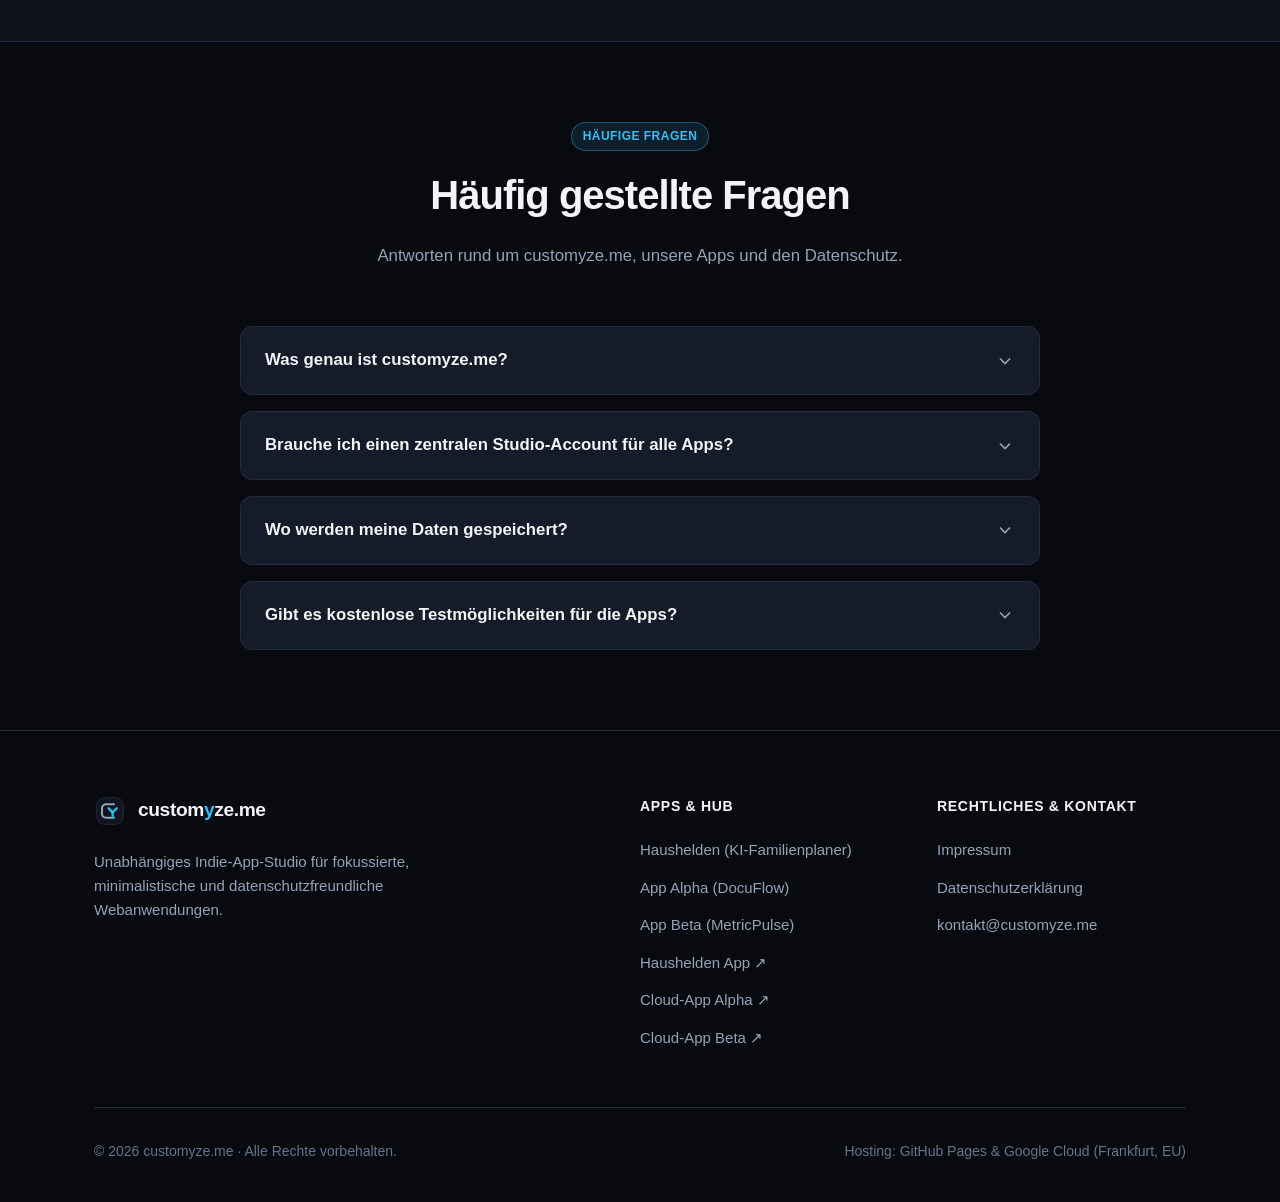
==== commit f54b05fb: "Add Haushelden app landingpage, portfolio card, and sitemap entry" ====
--- a/index.html
+++ b/index.html
@@ -97,6 +97,58 @@
         </div>
 
         <div class="app-grid">
+          <!-- Haushelden Card (Featured App) -->
+          <article class="app-card">
+            <div class="app-card-top">
+              <div class="app-card-icon">
+                <svg width="28" height="28" viewBox="0 0 24 24" fill="none" stroke="currentColor" stroke-width="2">
+                  <polygon points="12 2 15.09 8.26 22 9.27 17 14.14 18.18 21.02 12 17.77 5.82 21.02 7 14.14 2 9.27 8.91 8.26 12 2"></polygon>
+                </svg>
+              </div>
+              <span class="badge badge-accent">Familie &amp; Kinder · KI</span>
+            </div>
+
+            <h3 class="app-card-title">Haushelden</h3>
+            <p class="app-card-desc">
+              Der spielerische KI-Familienplaner für Kinder von 6 bis 12 Jahren. Verwandelt Alltagspflichten in motivierende Missionen – ohne Nörgeln, ohne Bestechung.
+            </p>
+
+            <ul class="app-card-features">
+              <li>
+                <svg width="16" height="16" viewBox="0 0 24 24" fill="none" stroke="currentColor" stroke-width="2">
+                  <polyline points="20 6 9 17 4 12"></polyline>
+                </svg>
+                Spielerische Selbstständigkeit &amp; echte Motivation
+              </li>
+              <li>
+                <svg width="16" height="16" viewBox="0 0 24 24" fill="none" stroke="currentColor" stroke-width="2">
+                  <polyline points="20 6 9 17 4 12"></polyline>
+                </svg>
+                Keine Bildschirmzeit-Falle (Action in der echten Welt)
+              </li>
+              <li>
+                <svg width="16" height="16" viewBox="0 0 24 24" fill="none" stroke="currentColor" stroke-width="2">
+                  <polyline points="20 6 9 17 4 12"></polyline>
+                </svg>
+                Höchster Kinderschutz &amp; DSGVO (Frankfurt / EU)
+              </li>
+            </ul>
+
+            <div class="app-card-actions">
+              <a href="/haushelden/" class="btn btn-secondary">
+                Landingpage &amp; Details
+              </a>
+              <a href="https://haushelden.ai.studio/" target="_blank" rel="noopener noreferrer" class="btn btn-primary" title="Haushelden in neuem Tab öffnen">
+                App starten
+                <svg width="16" height="16" viewBox="0 0 24 24" fill="none" stroke="currentColor" stroke-width="2">
+                  <path d="M18 13v6a2 2 0 0 1-2 2H5a2 2 0 0 1-2-2V8a2 2 0 0 1 2-2h6"></path>
+                  <polyline points="15 3 21 3 21 9"></polyline>
+                  <line x1="10" y1="14" x2="21" y2="3"></line>
+                </svg>
+              </a>
+            </div>
+          </article>
+
           <!-- App Alpha Card -->
           <article class="app-card">
             <div class="app-card-top">
@@ -388,8 +440,10 @@
         <div>
           <h4 class="footer-heading">Apps &amp; Hub</h4>
           <ul class="footer-links">
+            <li><a href="/haushelden/">Haushelden (KI-Familienplaner)</a></li>
             <li><a href="/app-alpha/">App Alpha (DocuFlow)</a></li>
             <li><a href="/app-beta/">App Beta (MetricPulse)</a></li>
+            <li><a href="https://haushelden.ai.studio/" target="_blank" rel="noopener noreferrer">Haushelden App ↗</a></li>
             <li><a href="https://alpha.customyze.me" target="_blank" rel="noopener noreferrer">Cloud-App Alpha ↗</a></li>
             <li><a href="https://beta.customyze.me" target="_blank" rel="noopener noreferrer">Cloud-App Beta ↗</a></li>
           </ul>
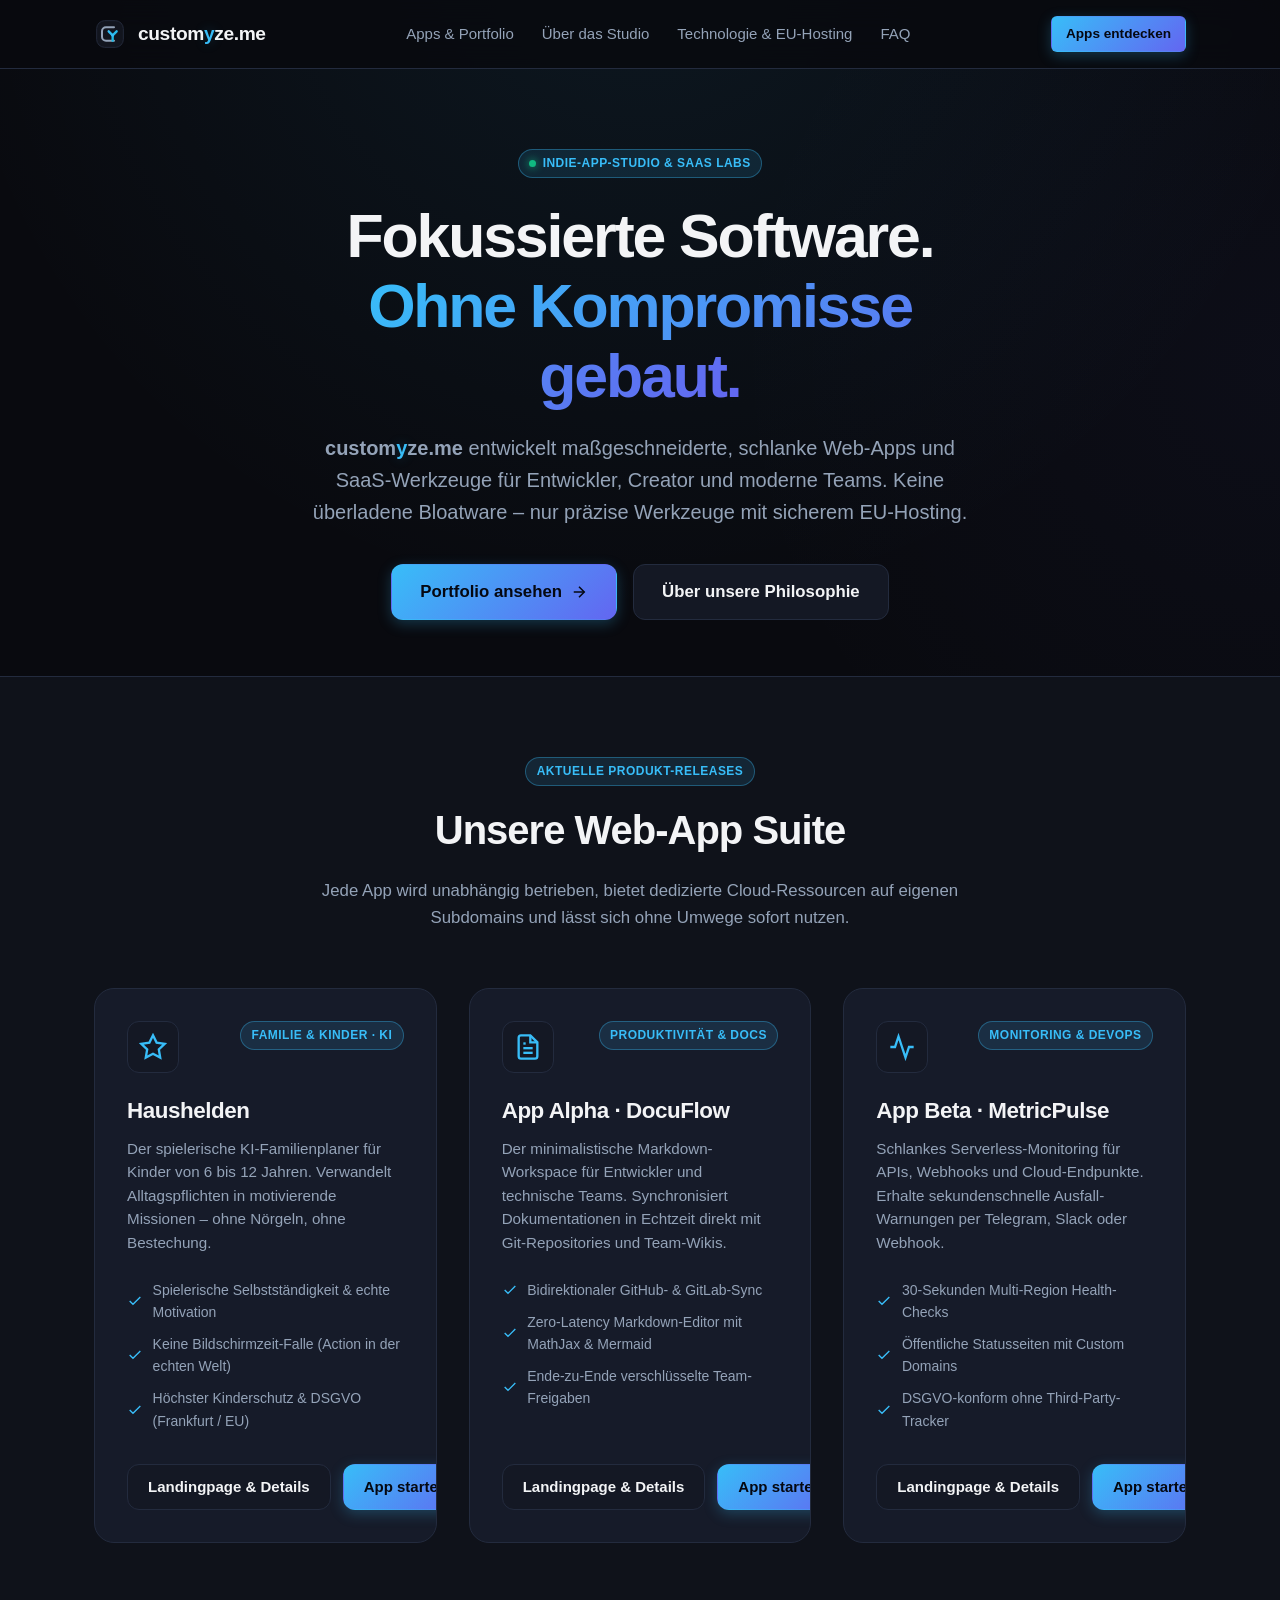
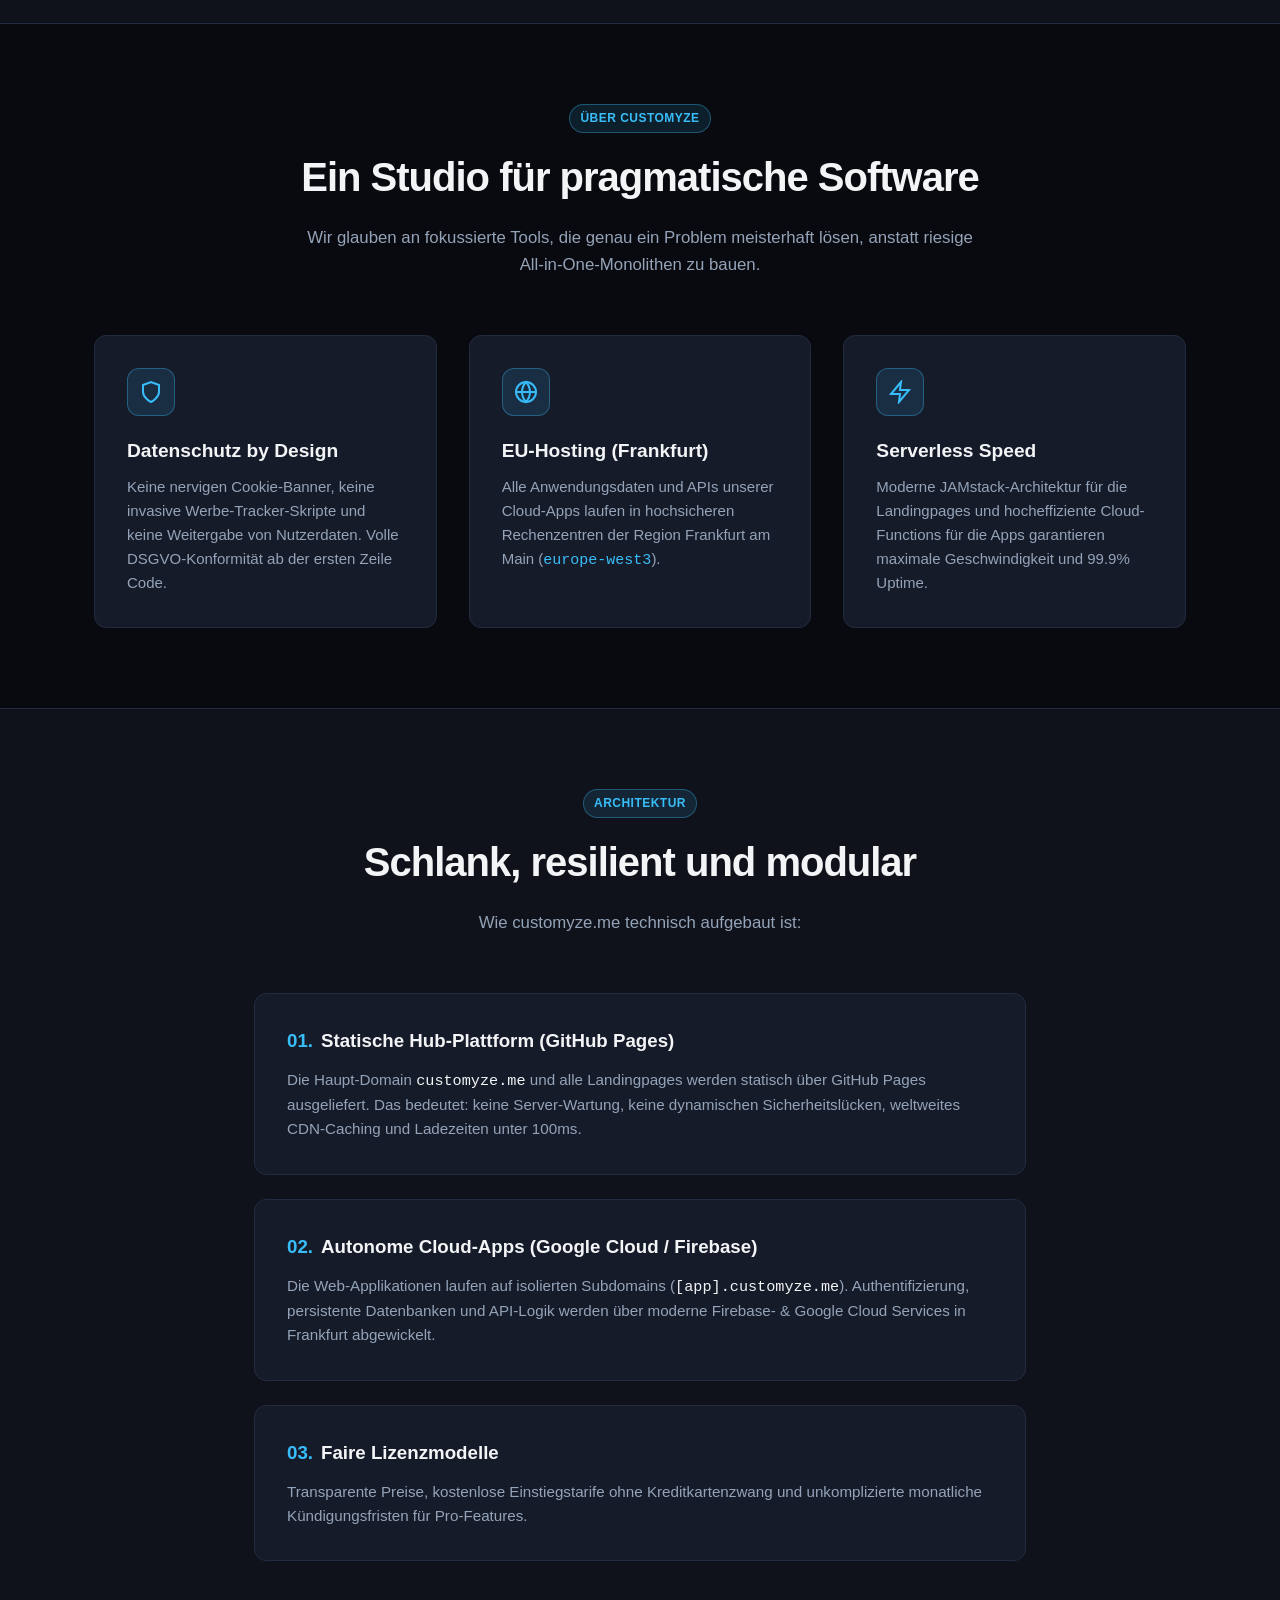
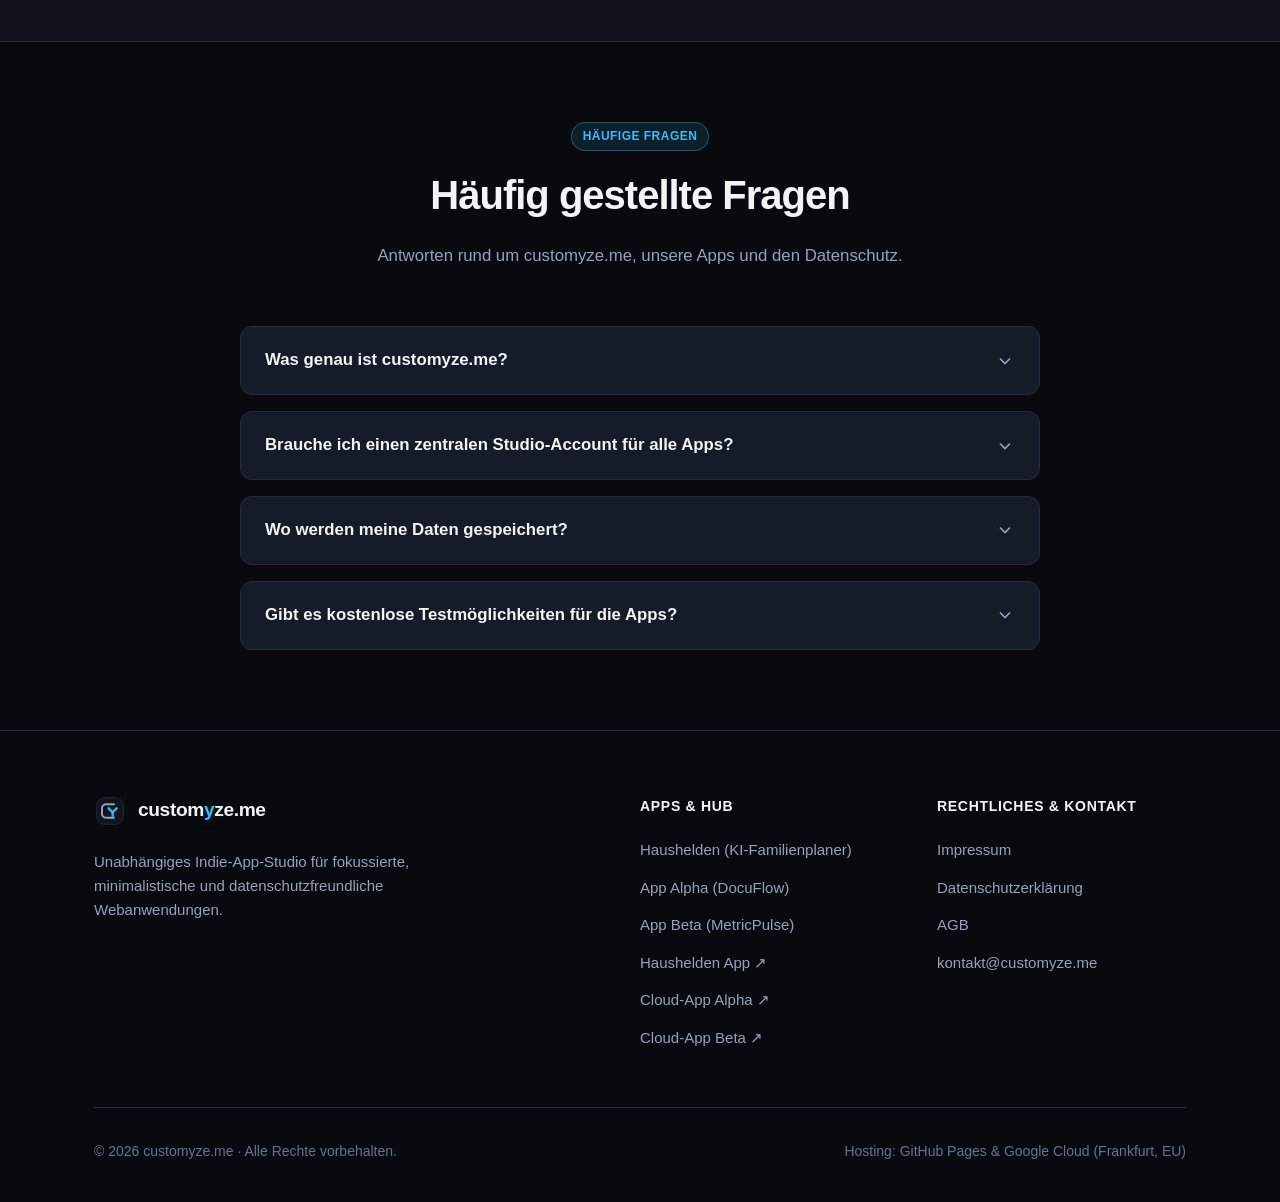
==== commit ee33ba99: "Add central Terms of Service (AGB) and link across all pages" ====
--- a/index.html
+++ b/index.html
@@ -1,4 +1,4 @@
-<!DOCTYPE html>
+﻿<!DOCTYPE html>
 <html lang="de">
 <head>
   <meta charset="UTF-8">
@@ -454,6 +454,7 @@
           <ul class="footer-links">
             <li><a href="/impressum/">Impressum</a></li>
             <li><a href="/datenschutz/">Datenschutzerklärung</a></li>
+            <li><a href="/agb/">AGB</a></li>
             <li><a href="mailto:kontakt@customyze.me">kontakt@customyze.me</a></li>
           </ul>
         </div>
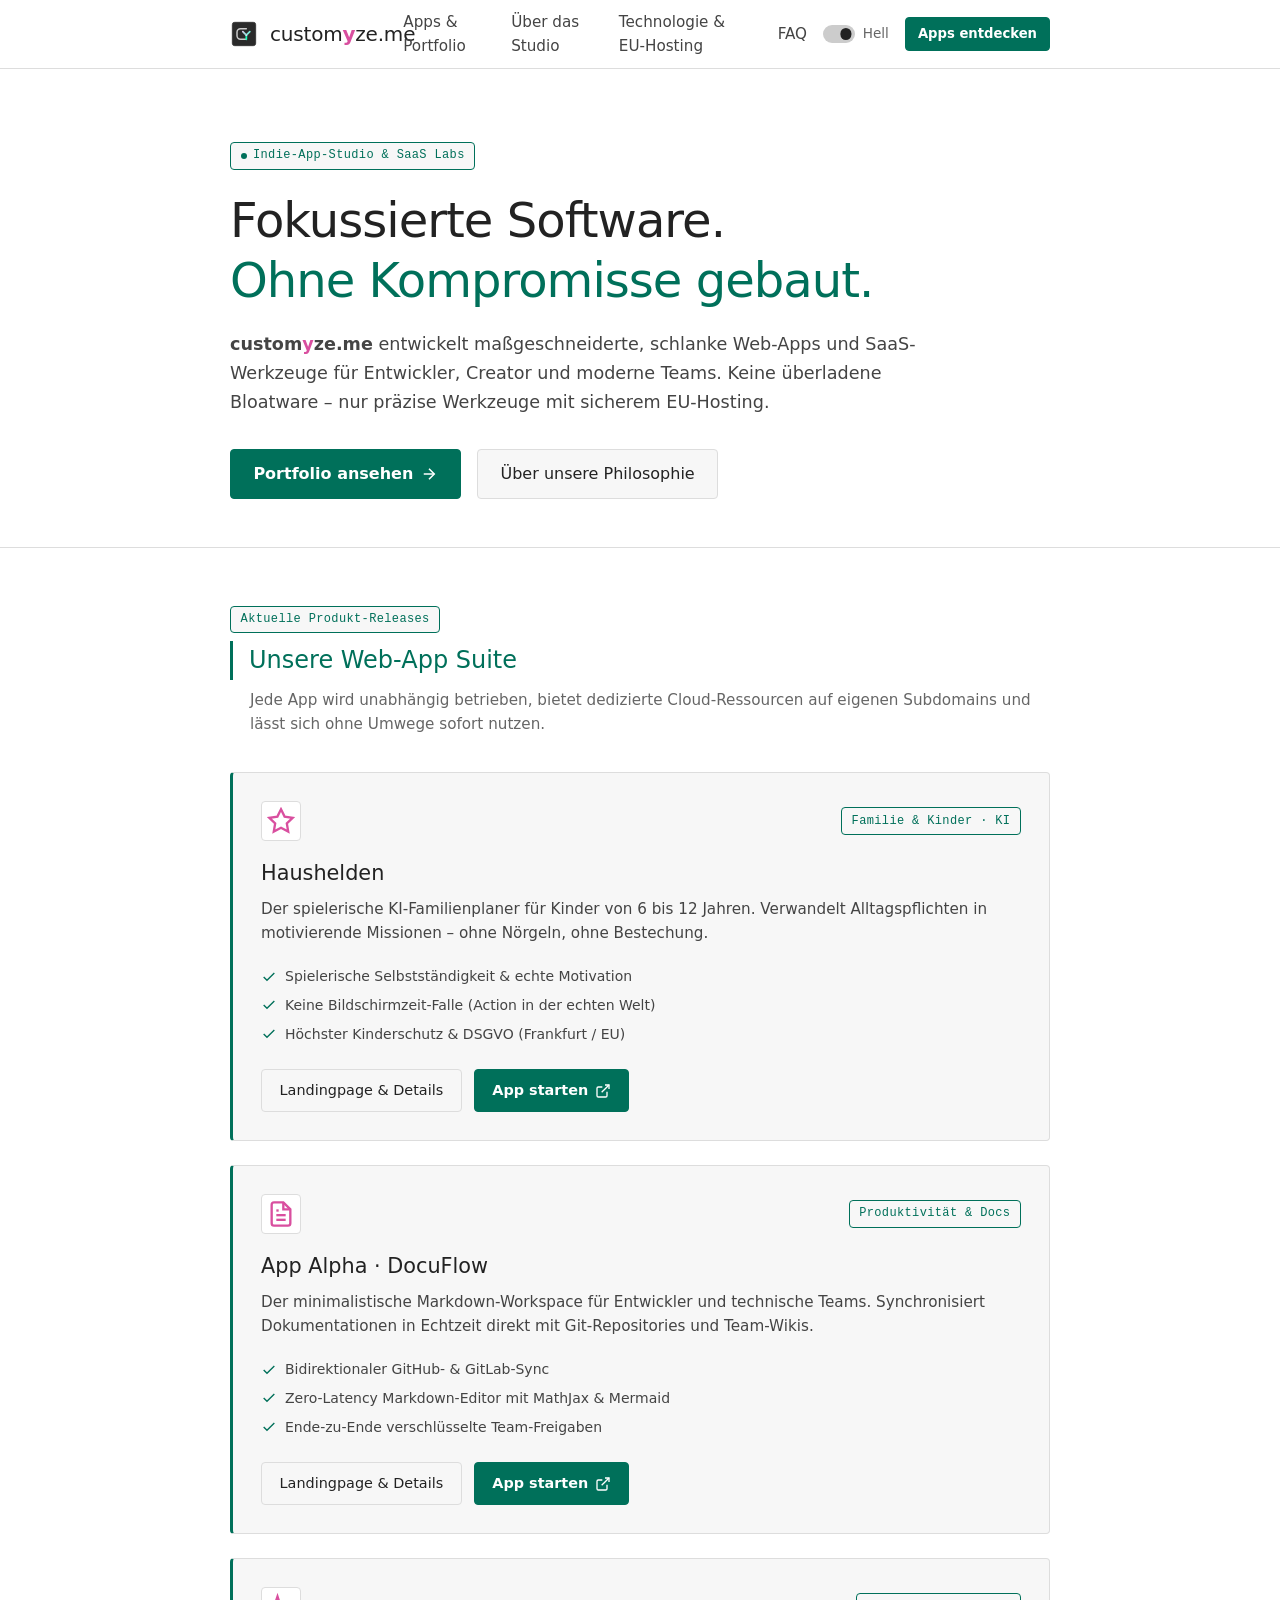
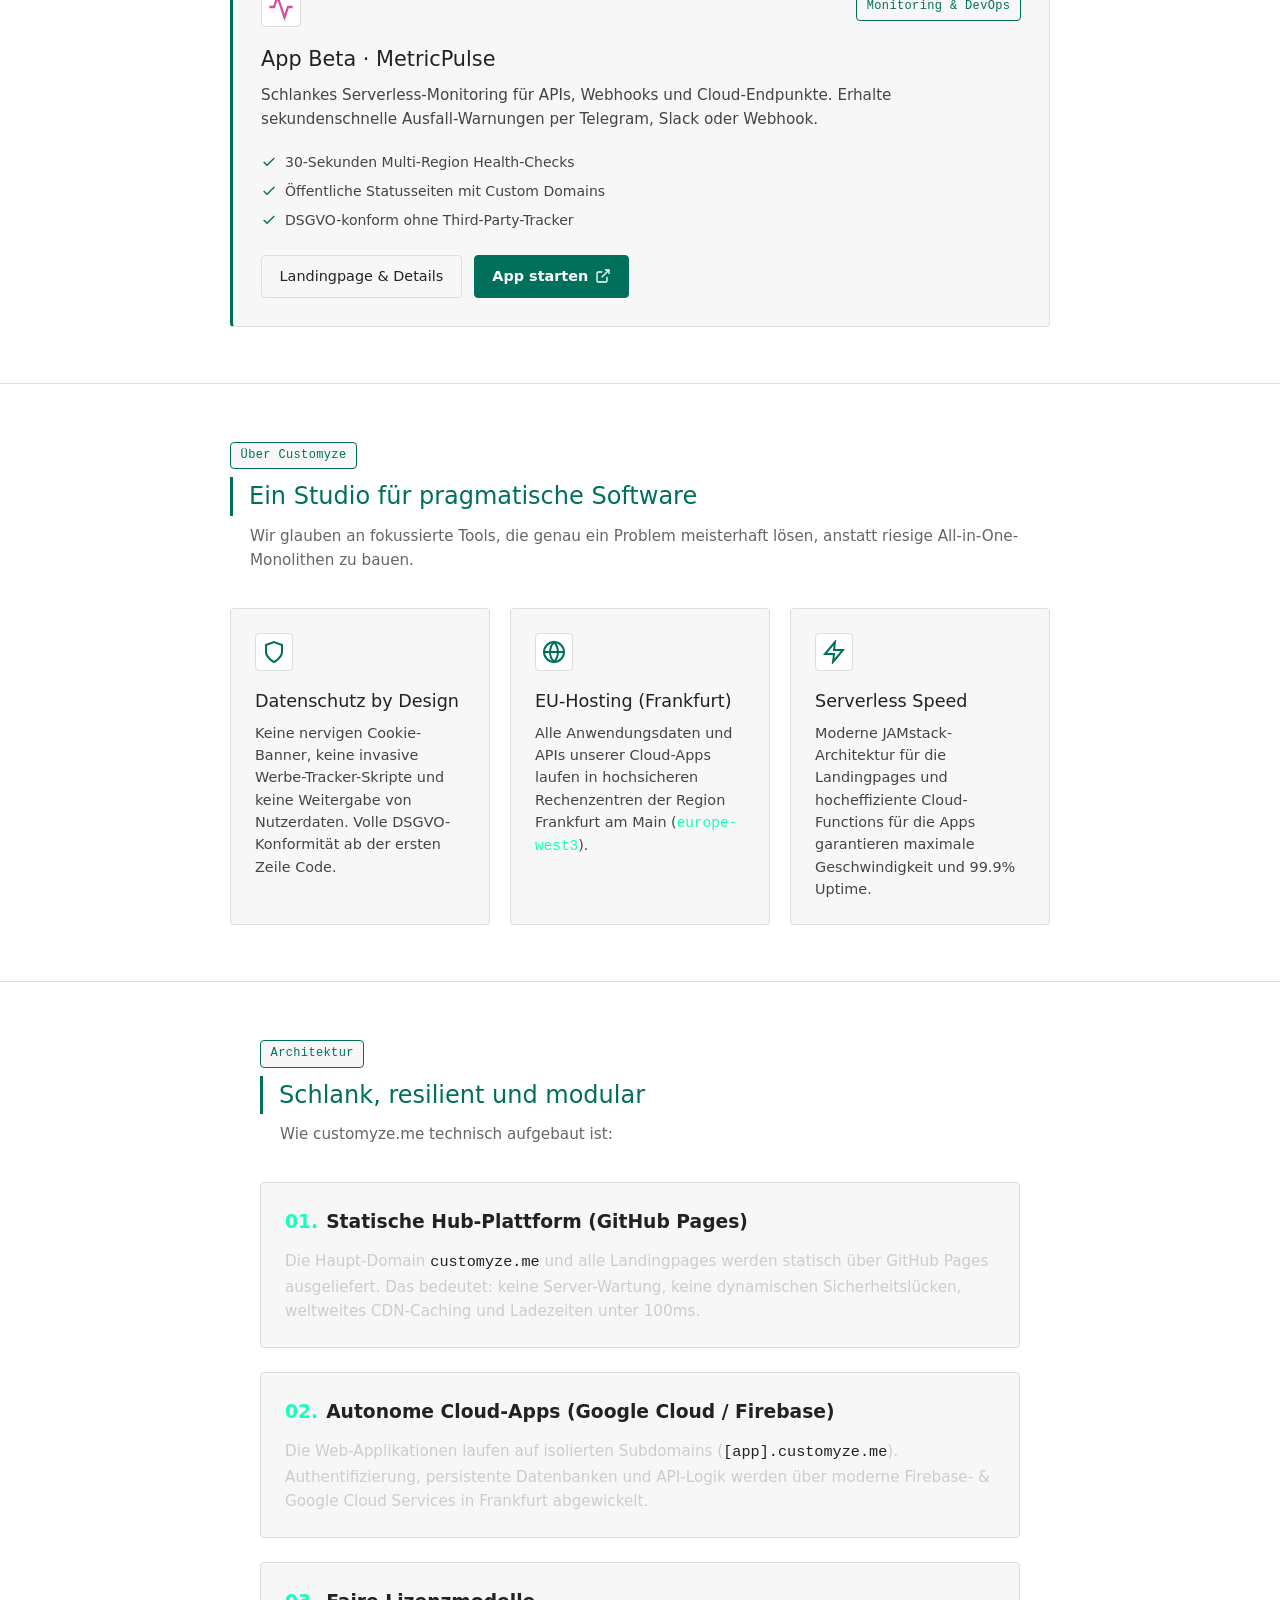
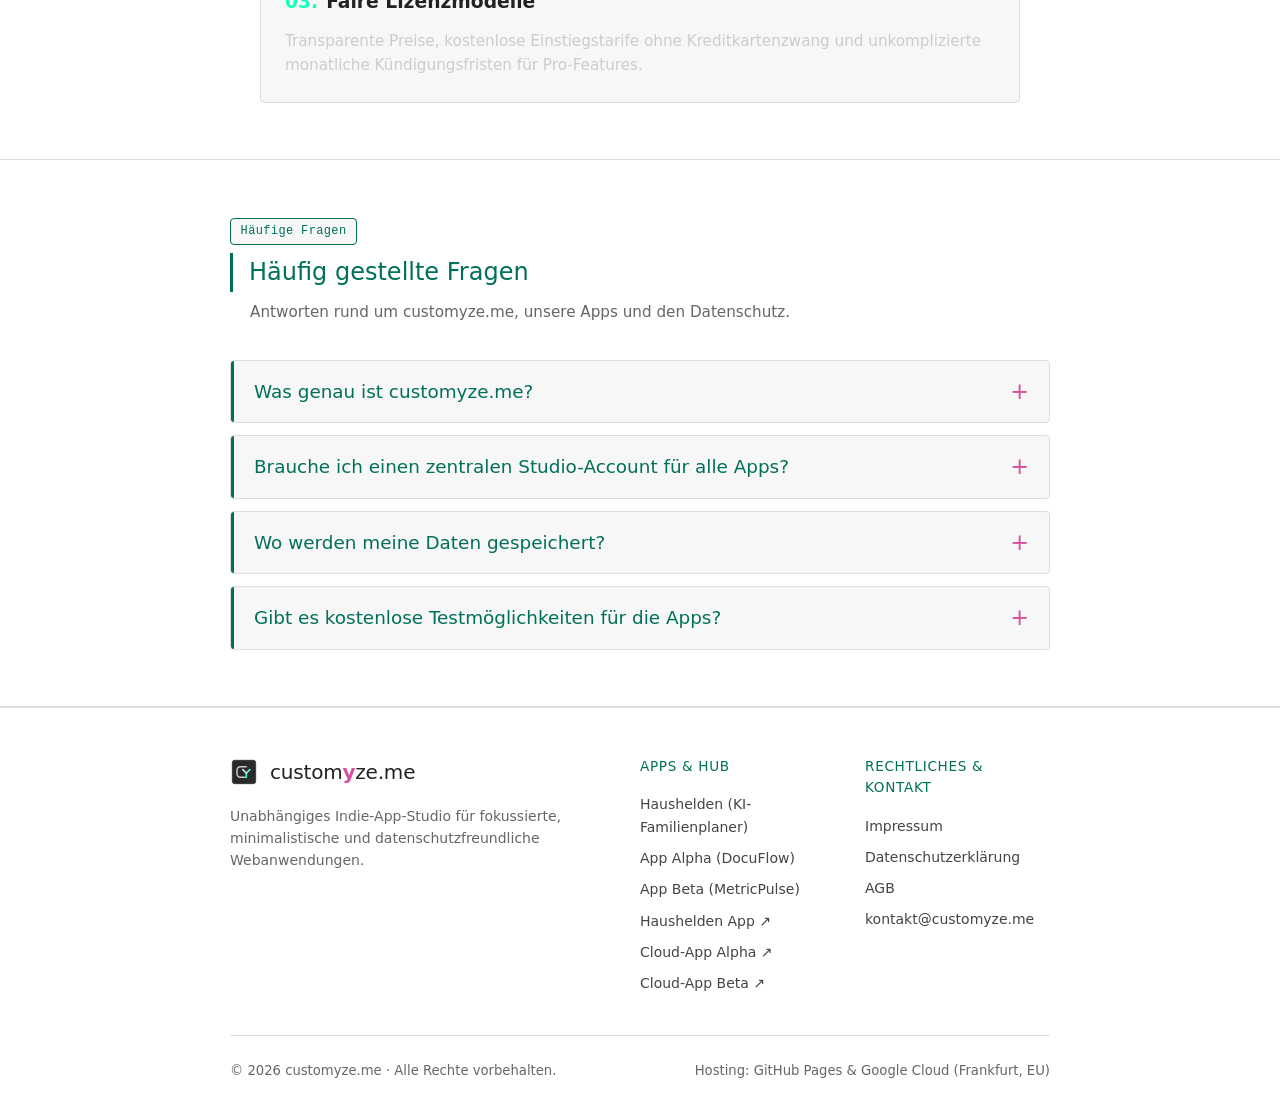
==== commit dd01f04e: "Redesign website aesthetic oriented towards mrokon.de: architectural minimalism, mint & pink palette" ====
--- a/index.html
+++ b/index.html
@@ -46,6 +46,11 @@
       </nav>
 
       <div class="nav-actions">
+        <label class="theme-switch" for="theme-toggle" title="Farbmodus umschalten">
+          <input type="checkbox" id="theme-toggle" aria-label="Farbmodus umschalten">
+          <span class="slider" aria-hidden="true"></span>
+          <span class="mode-label">Dunkel</span>
+        </label>
         <a href="#apps" class="btn btn-sm btn-primary">Apps entdecken</a>
       </div>
     </div>
--- a/assets/css/main.css
+++ b/assets/css/main.css
@@ -1,52 +1,67 @@
 /* ==========================================================================
-   customyze.me - Central Design System
-   Modern Dark-Mode-First UI with CSS Custom Properties
+   customyze.me - Design System (Inspired by mrokon.de)
+   Architectural, Minimalist, High-Contrast & Eco-Friendly
    ========================================================================== */
 
 :root {
-  /* Color Palette */
-  --bg: #090a0f;
-  --bg-alt: #0f121a;
-  --surface: #141824;
-  --surface-card: #161b29;
-  --surface-hover: #1c2234;
-  --border: #232b3e;
-  --border-hover: #3b4664;
-  
-  /* Text */
-  --text: #f3f4f6;
-  --text-muted: #94a3b8;
-  --text-dim: #64748b;
-  
-  /* Accent: Electric Sky / Cyan */
-  --accent: #38bdf8;
-  --accent-hover: #0ea5e9;
-  --accent-subtle: rgba(56, 189, 248, 0.12);
-  --accent-border: rgba(56, 189, 248, 0.35);
-  --accent-glow: rgba(56, 189, 248, 0.25);
-  --accent-gradient: linear-gradient(135deg, #38bdf8 0%, #6366f1 100%);
-  
-  /* Status / Success */
-  --success: #10b981;
-  --success-subtle: rgba(16, 185, 129, 0.15);
-  --warning: #f59e0b;
-  
+  /* Core Color Tokens from mrokon.de */
+  --accent-pink-dark: #D94F9F;
+  --accent-pink-light: #FDC5F6;
+  --accent-green-dark: #00705a;
+  --accent-green-light: #15FFBC;
+  --text-dark: #222;
+  --text-light: #fff;
+  --text-grey-dark: #888;
+  --text-grey-light: #cccccc;
+  --text-grey-mid: #444;
+  --bg-dark: #1a1a1a;
+  --bg-light: #fff;
+  --bg-box-dark: #2a2a2a;
+  --bg-box-light: #f7f7f7;
+  --border-color: #333;
+
+  /* Active Theme Variables (Dark Mode Default) */
+  --bg: var(--bg-dark);
+  --box: var(--bg-box-dark);
+  --text: var(--text-light);
+  --copy: var(--text-grey-light);
+  --muted: var(--text-grey-dark);
+  --green: var(--accent-green-light);
+  --pink: var(--accent-pink-light);
+  --line: var(--border-color);
+  --hover: #333;
+
+  /* Compatibility & Semantic Aliases */
+  --surface: var(--box);
+  --surface-card: var(--box);
+  --surface-hover: var(--hover);
+  --border: var(--line);
+  --border-hover: var(--green);
+  --text-muted: var(--copy);
+  --text-dim: var(--muted);
+  --accent: var(--green);
+  --radius: 4px;
+  --radius-sm: 3px;
+  --radius-lg: 6px;
+  --radius-full: 9999px;
+  --max-width: 860px;
+
   /* Typography */
-  --font-sans: -apple-system, BlinkMacSystemFont, "Segoe UI", Roboto, Oxygen-Sans, Ubuntu, Cantarell, "Helvetica Neue", sans-serif;
+  --font-sans: -apple-system, BlinkMacSystemFont, 'Segoe UI', system-ui, -apple-system, sans-serif;
   --font-mono: ui-monospace, SFMono-Regular, "SF Mono", Menlo, Consolas, "Liberation Mono", monospace;
-  
-  /* Spacing & Layout */
-  --max-width: 1140px;
-  --radius-sm: 6px;
-  --radius: 12px;
-  --radius-lg: 20px;
-  --radius-full: 9999px;
-  
-  /* Transitions & Shadows */
-  --transition: all 0.2s cubic-bezier(0.16, 1, 0.3, 1);
-  --shadow-sm: 0 2px 4px rgba(0, 0, 0, 0.25);
-  --shadow: 0 10px 30px -10px rgba(0, 0, 0, 0.5);
-  --shadow-lg: 0 20px 40px -15px rgba(0, 0, 0, 0.7);
+  --transition: background 0.25s ease, color 0.25s ease, border-color 0.25s ease;
+}
+
+body.light-mode {
+  --bg: var(--bg-light);
+  --box: var(--bg-box-light);
+  --text: var(--text-dark);
+  --copy: var(--text-grey-mid);
+  --muted: #666;
+  --green: var(--accent-green-dark);
+  --pink: var(--accent-pink-dark);
+  --line: #ddd;
+  --hover: #eee;
 }
 
 /* Base Reset */
@@ -61,19 +76,18 @@
   background-color: var(--bg);
   color: var(--text);
   line-height: 1.6;
+  font-size: 16px;
   scroll-behavior: smooth;
   -webkit-font-smoothing: antialiased;
-  -moz-osx-font-smoothing: grayscale;
 }
 
 body {
   min-height: 100vh;
   display: flex;
   flex-direction: column;
-  background-image: 
-    radial-gradient(circle at 50% -10%, rgba(56, 189, 248, 0.08) 0%, transparent 60%),
-    radial-gradient(circle at 100% 40%, rgba(99, 102, 241, 0.04) 0%, transparent 40%);
-  background-attachment: fixed;
+  background-color: var(--bg);
+  color: var(--text);
+  transition: var(--transition);
 }
 
 img, svg {
@@ -82,13 +96,27 @@
 }
 
 a {
-  color: inherit;
+  color: var(--pink);
   text-decoration: none;
-  transition: var(--transition);
+  transition: color 0.2s ease;
+}
+
+a:hover {
+  color: var(--green);
+}
+
+a:focus-visible, button:focus-visible, summary:focus-visible {
+  outline: 2px solid var(--green);
+  outline-offset: 3px;
 }
 
 ul, ol {
   list-style: none;
+}
+
+p {
+  font-size: 1rem;
+  color: var(--copy);
 }
 
 /* Layout Container */
@@ -97,12 +125,11 @@
   max-width: var(--max-width);
   margin-left: auto;
   margin-right: auto;
-  padding-left: 1.5rem;
-  padding-right: 1.5rem;
+  padding: 0 1.25rem;
 }
 
 .container-narrow {
-  max-width: 820px;
+  max-width: 800px;
 }
 
 /* ==========================================================================
@@ -112,10 +139,9 @@
   position: sticky;
   top: 0;
   z-index: 100;
-  background-color: rgba(9, 10, 15, 0.85);
-  backdrop-filter: blur(14px);
-  -webkit-backdrop-filter: blur(14px);
-  border-bottom: 1px solid var(--border);
+  background-color: var(--bg);
+  border-bottom: 1px solid var(--line);
+  transition: var(--transition);
 }
 
 .nav-container {
@@ -123,83 +149,129 @@
   align-items: center;
   justify-content: space-between;
   height: 4.25rem;
+  gap: 1rem;
 }
 
 .brand-link {
   display: inline-flex;
   align-items: center;
   gap: 0.75rem;
+  font-weight: 500;
+  font-size: 1.25rem;
+  letter-spacing: -0.01em;
+  color: var(--text);
+}
+
+.brand-link:hover {
+  color: var(--text);
+}
+
+.brand-link img {
+  width: 28px;
+  height: 28px;
+}
+
+.brand-accent {
+  color: var(--pink);
   font-weight: 700;
-  font-size: 1.2rem;
-  letter-spacing: -0.02em;
-}
-
-.brand-link:hover {
-  opacity: 0.9;
-}
-
-.brand-link img {
-  width: 32px;
-  height: 32px;
-}
-
-.brand-accent {
-  color: var(--accent);
+  transition: color 0.2s ease;
+}
+
+.brand-link:hover .brand-accent {
+  color: var(--green);
+}
+
+.nav-menu {
+  display: flex;
+  align-items: center;
+  gap: 1.5rem;
+}
+
+.nav-link {
+  font-size: 0.95rem;
+  color: var(--copy);
+  padding: 0.25rem 0;
+}
+
+.nav-link:hover,
+.nav-link.active {
+  color: var(--green);
+}
+
+.nav-actions {
+  display: flex;
+  align-items: center;
+  gap: 1rem;
+}
+
+/* Theme Switcher Toggle (matching mrokon.de) */
+.theme-switch {
+  display: inline-flex;
+  align-items: center;
+  gap: 0.5rem;
+  font-size: 0.9rem;
+  user-select: none;
+  color: var(--pink);
+  cursor: pointer;
+}
+
+.theme-switch .slider {
+  width: 2.2em;
+  height: 1.2em;
+  background: #333;
+  border-radius: 1em;
   position: relative;
   display: inline-block;
-  text-shadow: 0 0 12px var(--accent-glow);
-}
-
-.nav-menu {
-  display: flex;
-  align-items: center;
-  gap: 1.75rem;
-}
-
-.nav-link {
-  font-size: 0.9375rem;
-  color: var(--text-muted);
-  font-weight: 500;
-  padding: 0.35rem 0;
-  position: relative;
-}
-
-.nav-link:hover,
-.nav-link.active {
-  color: var(--text);
-}
-
-.nav-link.active::after {
+  transition: background 0.3s;
+}
+
+.theme-switch .slider::before {
   content: "";
   position: absolute;
-  bottom: -2px;
-  left: 0;
-  right: 0;
-  height: 2px;
-  background: var(--accent);
-  border-radius: var(--radius-full);
-}
-
-.nav-actions {
-  display: flex;
-  align-items: center;
-  gap: 1rem;
+  left: 0.2em;
+  top: 0.2em;
+  width: 0.8em;
+  height: 0.8em;
+  background: #fff;
+  border-radius: 50%;
+  transition: transform 0.3s, background 0.3s;
+}
+
+.theme-switch input[type="checkbox"] {
+  position: absolute;
+  opacity: 0;
+  width: 1px;
+  height: 1px;
+}
+
+body.light-mode .theme-switch .slider {
+  background: #ccc;
+}
+
+body.light-mode .theme-switch .slider::before {
+  background: #222;
+  transform: translateX(1em);
+}
+
+.mode-label {
+  font-size: 0.85rem;
+  color: var(--muted);
 }
 
 /* Mobile Nav Toggle */
 .mobile-nav-toggle {
   display: none;
-  background: none;
-  border: 1px solid var(--border);
-  border-radius: var(--radius-sm);
-  padding: 0.5rem;
+  background: transparent;
+  border: 1px solid var(--line);
+  border-radius: var(--radius);
+  padding: 0.4rem;
   color: var(--text);
   cursor: pointer;
 }
 
 .mobile-nav-toggle svg {
-  width: 22px;
-  height: 22px;
+  width: 20px;
+  height: 20px;
 }
 
 /* ==========================================================================
@@ -209,63 +281,55 @@
   display: inline-flex;
   align-items: center;
   justify-content: center;
-  gap: 0.5rem;
-  padding: 0.625rem 1.25rem;
-  font-size: 0.9375rem;
-  font-weight: 600;
+  gap: 0.4rem;
+  padding: 0.55rem 1.1rem;
+  font-size: 0.9rem;
+  font-weight: 500;
   border-radius: var(--radius);
   border: 1px solid transparent;
   cursor: pointer;
   transition: var(--transition);
   white-space: nowrap;
+  font-family: inherit;
 }
 
 .btn-sm {
-  padding: 0.4rem 0.875rem;
-  font-size: 0.85rem;
-  border-radius: var(--radius-sm);
+  padding: 0.35rem 0.75rem;
+  font-size: 0.825rem;
 }
 
 .btn-lg {
-  padding: 0.85rem 1.75rem;
-  font-size: 1.05rem;
+  padding: 0.7rem 1.4rem;
+  font-size: 1rem;
 }
 
 .btn-primary {
-  background: var(--accent-gradient);
-  color: #050811;
-  font-weight: 700;
-  box-shadow: 0 4px 14px var(--accent-glow);
+  background: var(--green);
+  color: var(--bg-dark);
+  border-color: var(--green);
+  font-weight: 600;
+}
+
+body.light-mode .btn-primary {
+  color: #fff;
 }
 
 .btn-primary:hover {
-  transform: translateY(-1px);
-  box-shadow: 0 6px 20px var(--accent-glow);
-  filter: brightness(1.08);
+  background: var(--pink);
+  border-color: var(--pink);
+  color: var(--bg-dark);
 }
 
 .btn-secondary {
-  background: var(--surface);
-  border-color: var(--border);
+  background: var(--box);
+  border-color: var(--line);
   color: var(--text);
 }
 
 .btn-secondary:hover {
-  background: var(--surface-hover);
-  border-color: var(--border-hover);
-  color: #fff;
-  transform: translateY(-1px);
-}
-
-.btn-outline {
-  background: transparent;
-  border-color: var(--border);
-  color: var(--text);
-}
-
-.btn-outline:hover {
-  border-color: var(--accent);
-  color: var(--accent);
+  background: var(--hover);
+  border-color: var(--green);
+  color: var(--green);
 }
 
 .badge {
@@ -273,114 +337,90 @@
   align-items: center;
   gap: 0.4rem;
   font-size: 0.75rem;
-  font-weight: 600;
-  letter-spacing: 0.04em;
-  text-transform: uppercase;
-  padding: 0.25rem 0.65rem;
-  border-radius: var(--radius-full);
-  background: var(--surface);
-  border: 1px solid var(--border);
-  color: var(--text-muted);
+  font-family: var(--font-mono);
+  letter-spacing: 0.03em;
+  padding: 0.2rem 0.6rem;
+  border-radius: var(--radius);
+  background: var(--box);
+  border: 1px solid var(--line);
+  color: var(--copy);
 }
 
 .badge-accent {
-  background: var(--accent-subtle);
-  border-color: var(--accent-border);
-  color: var(--accent);
-}
-
-.badge-success {
-  background: var(--success-subtle);
-  border-color: rgba(16, 185, 129, 0.4);
-  color: var(--success);
-}
-
-.badge-pill {
-  border-radius: var(--radius-full);
+  color: var(--green);
+  border-color: var(--green);
 }
 
 .status-dot {
-  width: 7px;
-  height: 7px;
+  width: 6px;
+  height: 6px;
   border-radius: 50%;
-  background-color: var(--success);
-  box-shadow: 0 0 8px var(--success);
+  background-color: var(--green);
 }
 
 /* ==========================================================================
    Hero Section
    ========================================================================== */
 .hero-section {
-  padding: 5rem 0 3.5rem;
-  text-align: center;
-  position: relative;
+  padding: 4.5rem 0 3rem;
+  border-bottom: 1px solid var(--line);
 }
 
 .hero-content {
-  max-width: 800px;
-  margin: 0 auto;
+  text-align: left;
 }
 
 .hero-badge-wrap {
-  margin-bottom: 1.5rem;
+  margin-bottom: 1.25rem;
 }
 
 .hero-title {
-  font-size: clamp(2.3rem, 5vw, 3.8rem);
-  font-weight: 800;
-  line-height: 1.15;
-  letter-spacing: -0.035em;
+  font-size: clamp(2rem, 4.5vw, 3rem);
+  font-weight: 300;
+  line-height: 1.25;
+  letter-spacing: -0.02em;
   margin-bottom: 1.25rem;
+  color: var(--text);
 }
 
 .gradient-text {
-  background: var(--accent-gradient);
-  -webkit-background-clip: text;
-  -webkit-text-fill-color: transparent;
+  color: var(--green);
+  font-weight: 400;
 }
 
 .hero-description {
-  font-size: clamp(1.05rem, 2vw, 1.25rem);
-  color: var(--text-muted);
-  line-height: 1.6;
-  margin-bottom: 2.25rem;
-  max-width: 660px;
-  margin-left: auto;
-  margin-right: auto;
+  font-size: 1.1rem;
+  color: var(--copy);
+  line-height: 1.65;
+  margin-bottom: 2rem;
+  max-width: 720px;
 }
 
 .hero-cta-group {
   display: flex;
   align-items: center;
-  justify-content: center;
   gap: 1rem;
   flex-wrap: wrap;
 }
 
-/* ==========================================================================
-   App Mockup Container (Hero Screenshot Placeholder)
-   ========================================================================== */
+/* Mockup Window Container */
 .mockup-wrapper {
-  margin-top: 3.5rem;
-  position: relative;
-  perspective: 1000px;
+  margin-top: 2.5rem;
 }
 
 .mockup-window {
-  background: var(--surface-card);
-  border: 1px solid var(--border);
-  border-radius: var(--radius-lg);
+  background: var(--box);
+  border: 1px solid var(--line);
+  border-radius: var(--radius);
   overflow: hidden;
-  box-shadow: var(--shadow-lg), 0 0 35px rgba(56, 189, 248, 0.08);
-  transition: var(--transition);
 }
 
 .mockup-header {
   display: flex;
   align-items: center;
-  padding: 0.75rem 1rem;
-  background: var(--surface);
-  border-bottom: 1px solid var(--border);
+  padding: 0.6rem 1rem;
+  background: var(--hover);
+  border-bottom: 1px solid var(--line);
   gap: 0.75rem;
 }
 
@@ -390,565 +430,487 @@
 }
 
 .mockup-dot {
-  width: 10px;
-  height: 10px;
+  width: 8px;
+  height: 8px;
   border-radius: 50%;
-  background: var(--border);
-}
-
-.mockup-dot:nth-child(1) { background: #ef4444; }
-.mockup-dot:nth-child(2) { background: #f59e0b; }
-.mockup-dot:nth-child(3) { background: #10b981; }
+  background: var(--muted);
+}
 
 .mockup-address-bar {
   flex: 1;
   background: var(--bg);
-  border: 1px solid var(--border);
+  border: 1px solid var(--line);
   border-radius: var(--radius-sm);
-  padding: 0.3rem 0.75rem;
+  padding: 0.25rem 0.65rem;
   font-family: var(--font-mono);
   font-size: 0.75rem;
-  color: var(--text-dim);
-  text-align: left;
-  display: flex;
-  align-items: center;
-  gap: 0.5rem;
+  color: var(--muted);
 }
 
 .mockup-address-bar span.secure {
-  color: var(--success);
+  color: var(--green);
 }
 
 .mockup-body {
   padding: 2.5rem 1.5rem;
-  min-height: 320px;
+  min-height: 240px;
   display: flex;
   flex-direction: column;
   justify-content: center;
   align-items: center;
-  background: 
-    linear-gradient(rgba(20, 24, 36, 0.95), rgba(20, 24, 36, 0.95)),
-    repeating-linear-gradient(0deg, transparent, transparent 24px, rgba(35, 43, 62, 0.4) 24px, rgba(35, 43, 62, 0.4) 25px),
-    repeating-linear-gradient(90deg, transparent, transparent 24px, rgba(35, 43, 62, 0.4) 24px, rgba(35, 43, 62, 0.4) 25px);
+  background: var(--box);
 }
 
 .mockup-placeholder-content {
   text-align: center;
-  max-width: 440px;
+  max-width: 480px;
 }
 
 .mockup-placeholder-icon {
-  width: 56px;
-  height: 56px;
-  margin: 0 auto 1.25rem;
-  background: var(--accent-subtle);
-  border: 1px solid var(--accent-border);
+  width: 44px;
+  height: 44px;
+  margin: 0 auto 1rem;
+  background: var(--bg);
+  border: 1px solid var(--line);
   border-radius: var(--radius);
   display: flex;
   align-items: center;
   justify-content: center;
-  color: var(--accent);
+  color: var(--green);
 }
 
 /* ==========================================================================
-   Section Styling & Grid Layouts
+   Sections, Headlines & Grids
    ========================================================================== */
 .section {
-  padding: 5rem 0;
-  position: relative;
+  padding: 3.5rem 0;
+  border-bottom: 1px solid var(--line);
 }
 
 .section-alt {
-  background-color: var(--bg-alt);
-  border-top: 1px solid var(--border);
-  border-bottom: 1px solid var(--border);
+  background-color: var(--bg);
 }
 
 .section-header {
-  text-align: center;
-  max-width: 680px;
-  margin: 0 auto 3.5rem;
+  margin-bottom: 2.25rem;
 }
 
 .section-tag {
-  margin-bottom: 0.75rem;
+  margin-bottom: 0.5rem;
 }
 
 .section-title {
-  font-size: clamp(1.8rem, 3.5vw, 2.5rem);
-  font-weight: 800;
-  letter-spacing: -0.025em;
+  font-size: 1.5rem;
+  font-weight: 400;
+  color: var(--green);
+  border-left: 3px solid var(--green);
+  padding-left: 1rem;
+  margin-bottom: 0.5rem;
+}
+
+.section-subtitle {
+  color: var(--muted);
+  font-size: 0.95rem;
+  padding-left: 1.25rem;
+}
+
+/* App Portfolio Cards */
+.app-grid {
+  display: flex;
+  flex-direction: column;
+  gap: 1.5rem;
+}
+
+.app-card {
+  background: var(--box);
+  border: 1px solid var(--line);
+  border-left: 3px solid var(--green);
+  border-radius: var(--radius);
+  padding: 1.75rem;
+  transition: var(--transition);
+}
+
+.app-card:hover {
+  background: var(--hover);
+  border-color: var(--line);
+  border-left-color: var(--pink);
+}
+
+.app-card-top {
+  display: flex;
+  align-items: center;
+  justify-content: space-between;
   margin-bottom: 1rem;
 }
 
-.section-subtitle {
-  color: var(--text-muted);
-  font-size: 1.05rem;
-}
-
-/* App Portfolio Grid */
-.app-grid {
-  display: grid;
-  grid-template-columns: repeat(auto-fit, minmax(320px, 1fr));
-  gap: 2rem;
-}
-
-.app-card {
-  background: var(--surface-card);
-  border: 1px solid var(--border);
-  border-radius: var(--radius-lg);
-  padding: 2rem;
+.app-card-icon {
+  width: 40px;
+  height: 40px;
+  border-radius: var(--radius);
+  background: var(--bg);
+  border: 1px solid var(--line);
+  display: flex;
+  align-items: center;
+  justify-content: center;
+  color: var(--pink);
+}
+
+.app-card:hover .app-card-icon {
+  color: var(--green);
+}
+
+.app-card-title {
+  font-size: 1.3rem;
+  font-weight: 500;
+  color: var(--text);
+  margin-bottom: 0.4rem;
+}
+
+.app-card-desc {
+  color: var(--copy);
+  font-size: 0.95rem;
+  line-height: 1.6;
+  margin-bottom: 1.25rem;
+}
+
+.app-card-features {
+  margin-bottom: 1.5rem;
   display: flex;
   flex-direction: column;
-  position: relative;
-  overflow: hidden;
-  transition: var(--transition);
-}
-
-.app-card::before {
-  content: "";
-  position: absolute;
-  top: 0;
-  left: 0;
-  right: 0;
-  height: 3px;
-  background: var(--accent-gradient);
-  opacity: 0;
-  transition: var(--transition);
-}
-
-.app-card:hover {
-  transform: translateY(-4px);
-  border-color: var(--border-hover);
-  box-shadow: var(--shadow);
-}
-
-.app-card:hover::before {
-  opacity: 1;
-}
-
-.app-card-top {
-  display: flex;
-  align-items: flex-start;
-  justify-content: space-between;
-  margin-bottom: 1.25rem;
-}
-
-.app-card-icon {
-  width: 52px;
-  height: 52px;
-  border-radius: var(--radius);
-  background: var(--surface);
-  border: 1px solid var(--border);
-  display: flex;
-  align-items: center;
-  justify-content: center;
-  color: var(--accent);
-}
-
-.app-card-title {
-  font-size: 1.4rem;
-  font-weight: 700;
-  margin-bottom: 0.5rem;
-  letter-spacing: -0.02em;
-}
-
-.app-card-desc {
-  color: var(--text-muted);
-  font-size: 0.95rem;
-  line-height: 1.55;
-  margin-bottom: 1.5rem;
-}
-
-.app-card-features {
-  margin-bottom: 2rem;
-  display: flex;
-  flex-direction: column;
-  gap: 0.6rem;
+  gap: 0.4rem;
 }
 
 .app-card-features li {
   display: flex;
   align-items: center;
-  gap: 0.6rem;
+  gap: 0.5rem;
   font-size: 0.875rem;
-  color: var(--text-muted);
+  color: var(--copy);
 }
 
 .app-card-features li svg {
-  color: var(--accent);
+  color: var(--green);
   flex-shrink: 0;
 }
 
 .app-card-actions {
-  margin-top: auto;
   display: flex;
   align-items: center;
   gap: 0.75rem;
-}
-
-.app-card-actions .btn {
-  flex: 1;
-}
-
-.app-card-actions .btn-icon-only {
-  flex: 0 0 auto;
-  padding: 0.625rem;
-  border-radius: var(--radius);
+  flex-wrap: wrap;
 }
 
 /* Feature 3-Grid */
 .feature-grid {
   display: grid;
-  grid-template-columns: repeat(auto-fit, minmax(280px, 1fr));
-  gap: 2rem;
+  grid-template-columns: repeat(auto-fit, minmax(240px, 1fr));
+  gap: 1.25rem;
 }
 
 .feature-card {
-  background: var(--surface-card);
-  border: 1px solid var(--border);
-  border-radius: var(--radius);
-  padding: 2rem;
+  background: var(--box);
+  border: 1px solid var(--line);
+  border-radius: var(--radius);
+  padding: 1.5rem;
   transition: var(--transition);
 }
 
 .feature-card:hover {
-  border-color: var(--border-hover);
-  background: var(--surface-hover);
+  background: var(--hover);
 }
 
 .feature-icon-box {
-  width: 48px;
-  height: 48px;
-  border-radius: var(--radius);
-  background: var(--accent-subtle);
-  border: 1px solid var(--accent-border);
-  color: var(--accent);
+  width: 38px;
+  height: 38px;
+  border-radius: var(--radius);
+  background: var(--bg);
+  border: 1px solid var(--line);
+  color: var(--green);
   display: flex;
   align-items: center;
   justify-content: center;
-  margin-bottom: 1.25rem;
+  margin-bottom: 1rem;
 }
 
 .feature-title {
-  font-size: 1.2rem;
-  font-weight: 700;
-  margin-bottom: 0.5rem;
+  font-size: 1.1rem;
+  font-weight: 500;
+  color: var(--text);
+  margin-bottom: 0.4rem;
 }
 
 .feature-desc {
-  color: var(--text-muted);
-  font-size: 0.9375rem;
-  line-height: 1.6;
-}
-
-/* 3-Step Workflow ("So funktioniert's") */
+  color: var(--copy);
+  font-size: 0.9rem;
+  line-height: 1.55;
+}
+
+/* Workflow Grid */
 .workflow-grid {
   display: grid;
-  grid-template-columns: repeat(auto-fit, minmax(280px, 1fr));
-  gap: 2rem;
-  counter-reset: workflow-counter;
+  grid-template-columns: repeat(auto-fit, minmax(240px, 1fr));
+  gap: 1.25rem;
 }
 
 .workflow-card {
-  background: var(--surface-card);
-  border: 1px solid var(--border);
-  border-radius: var(--radius);
-  padding: 2.25rem 2rem;
-  position: relative;
+  background: var(--box);
+  border: 1px solid var(--line);
+  border-left: 3px solid var(--pink);
+  border-radius: var(--radius);
+  padding: 1.5rem;
 }
 
 .workflow-step-num {
   font-family: var(--font-mono);
-  font-size: 0.875rem;
-  font-weight: 700;
-  color: var(--accent);
-  background: var(--accent-subtle);
-  border: 1px solid var(--accent-border);
-  padding: 0.25rem 0.65rem;
-  border-radius: var(--radius-sm);
-  display: inline-block;
-  margin-bottom: 1.25rem;
+  font-size: 0.8rem;
+  color: var(--pink);
+  margin-bottom: 0.75rem;
+  display: block;
 }
 
 .workflow-title {
-  font-size: 1.2rem;
-  font-weight: 700;
-  margin-bottom: 0.75rem;
+  font-size: 1.1rem;
+  font-weight: 500;
+  color: var(--text);
+  margin-bottom: 0.5rem;
 }
 
 .workflow-desc {
-  color: var(--text-muted);
-  font-size: 0.9375rem;
-  line-height: 1.6;
-}
-
-/* ==========================================================================
-   Pricing Section
-   ========================================================================== */
+  color: var(--copy);
+  font-size: 0.9rem;
+}
+
+/* Pricing Grid */
 .pricing-grid {
   display: grid;
-  grid-template-columns: repeat(auto-fit, minmax(300px, 1fr));
-  gap: 2rem;
-  max-width: 860px;
-  margin: 0 auto;
+  grid-template-columns: repeat(auto-fit, minmax(280px, 1fr));
+  gap: 1.5rem;
+  margin-top: 1rem;
 }
 
 .pricing-card {
-  background: var(--surface-card);
-  border: 1px solid var(--border);
-  border-radius: var(--radius-lg);
-  padding: 2.5rem 2rem;
+  background: var(--box);
+  border: 1px solid var(--line);
+  border-radius: var(--radius);
+  padding: 2rem 1.5rem;
   display: flex;
   flex-direction: column;
-  position: relative;
-  transition: var(--transition);
 }
 
 .pricing-card.featured {
-  border-color: var(--accent-border);
-  background: 
-    linear-gradient(180deg, rgba(56, 189, 248, 0.05) 0%, rgba(20, 24, 36, 0.95) 100%),
-    var(--surface-card);
-  box-shadow: 0 0 40px -10px var(--accent-glow);
+  border-left: 3px solid var(--green);
 }
 
 .pricing-badge-top {
-  position: absolute;
-  top: -12px;
-  left: 50%;
-  transform: translateX(-50%);
+  margin-bottom: 0.75rem;
 }
 
 .pricing-plan-name {
   font-size: 1.3rem;
-  font-weight: 700;
-  margin-bottom: 0.5rem;
+  font-weight: 500;
+  color: var(--text);
+  margin-bottom: 0.35rem;
 }
 
 .pricing-plan-desc {
-  color: var(--text-muted);
+  color: var(--muted);
+  font-size: 0.875rem;
+  margin-bottom: 1.25rem;
+}
+
+.pricing-price-wrap {
+  display: flex;
+  align-items: baseline;
+  gap: 0.4rem;
+  margin-bottom: 1.5rem;
+  padding-bottom: 1.25rem;
+  border-bottom: 1px solid var(--line);
+}
+
+.pricing-amount {
+  font-size: 2.5rem;
+  font-weight: 400;
+  color: var(--green);
+}
+
+.pricing-interval {
+  color: var(--muted);
+  font-size: 0.875rem;
+}
+
+.pricing-features-list {
+  display: flex;
+  flex-direction: column;
+  gap: 0.65rem;
+  margin-bottom: 2rem;
+  flex: 1;
+}
+
+.pricing-features-list li {
+  display: flex;
+  align-items: flex-start;
+  gap: 0.5rem;
   font-size: 0.9rem;
-  margin-bottom: 1.5rem;
-  min-height: 2.7rem;
-}
-
-.pricing-price-wrap {
-  display: flex;
-  align-items: baseline;
-  gap: 0.35rem;
-  margin-bottom: 2rem;
-  padding-bottom: 1.5rem;
-  border-bottom: 1px solid var(--border);
-}
-
-.pricing-amount {
-  font-size: 3rem;
-  font-weight: 800;
-  letter-spacing: -0.03em;
-  color: #fff;
-}
-
-.pricing-interval {
-  color: var(--text-muted);
-  font-size: 0.9375rem;
-}
-
-.pricing-features-list {
-  display: flex;
-  flex-direction: column;
-  gap: 0.85rem;
-  margin-bottom: 2.5rem;
-  flex: 1;
-}
-
-.pricing-features-list li {
-  display: flex;
-  align-items: flex-start;
-  gap: 0.65rem;
-  font-size: 0.9375rem;
-  color: var(--text);
+  color: var(--copy);
 }
 
 .pricing-features-list li svg {
-  color: var(--accent);
+  color: var(--green);
   flex-shrink: 0;
-  margin-top: 3px;
+  margin-top: 2px;
 }
 
 .pricing-features-list li.disabled {
-  color: var(--text-dim);
+  color: var(--muted);
   text-decoration: line-through;
 }
 
-.pricing-features-list li.disabled svg {
-  color: var(--text-dim);
-}
-
 /* ==========================================================================
-   FAQ Section (Pure HTML <details> / <summary>)
+   FAQ Section (Accordion in mrokon.de style)
    ========================================================================== */
 .faq-wrap {
-  max-width: 800px;
-  margin: 0 auto;
   display: flex;
   flex-direction: column;
-  gap: 1rem;
-}
-
-.faq-item {
-  background: var(--surface-card);
-  border: 1px solid var(--border);
-  border-radius: var(--radius);
+  gap: 0.75rem;
+}
+
+details {
+  background: var(--box);
+  border-radius: var(--radius);
+  border: 1px solid var(--line);
   overflow: hidden;
   transition: var(--transition);
 }
 
-.faq-item:hover {
-  border-color: var(--border-hover);
-}
-
-.faq-item[open] {
-  border-color: var(--accent-border);
-  background: var(--surface);
-}
-
-.faq-summary {
-  display: flex;
-  align-items: center;
-  justify-content: space-between;
-  padding: 1.25rem 1.5rem;
-  font-size: 1.05rem;
-  font-weight: 600;
+summary {
+  font-size: 1.15rem;
+  color: var(--green);
+  font-weight: 400;
+  border-left: 3px solid var(--green);
+  padding: 1rem 3rem 1rem 1.25rem;
   cursor: pointer;
-  user-select: none;
-  list-style: none; /* remove standard marker */
-}
-
-.faq-summary::-webkit-details-marker {
+  list-style: none;
+  position: relative;
+  transition: background-color 0.2s ease;
+}
+
+summary::-webkit-details-marker {
   display: none;
 }
 
+summary:hover {
+  background: var(--hover);
+}
+
+summary::after {
+  content: '+';
+  position: absolute;
+  right: 1.25rem;
+  color: var(--pink);
+  font-size: 1.4rem;
+  line-height: 1.3;
+  transition: transform 0.2s ease;
+}
+
+details[open] summary::after {
+  transform: rotate(45deg);
+}
+
 .faq-chevron {
-  width: 20px;
-  height: 20px;
-  color: var(--text-muted);
-  transition: transform 0.25s ease;
-  flex-shrink: 0;
-}
-
-.faq-item[open] .faq-chevron {
-  transform: rotate(180deg);
-  color: var(--accent);
+  display: none; /* replaced by pseudo element + */
 }
 
 .faq-answer {
-  padding: 0 1.5rem 1.25rem;
-  color: var(--text-muted);
+  padding: 0.75rem 1.25rem 1.25rem 1.25rem;
+  color: var(--copy);
   font-size: 0.95rem;
   line-height: 1.65;
-  border-top: 1px solid transparent;
-}
-
-.faq-item[open] .faq-answer {
-  border-top: 1px solid var(--border);
-  padding-top: 1rem;
+  border-top: 1px solid var(--line);
 }
 
 /* ==========================================================================
-   Legal & Markdown Prose Pages (Impressum & Datenschutz)
+   Legal & Prose Pages (Impressum, Datenschutz, AGB)
    ========================================================================== */
 .prose-page {
-  padding: 4.5rem 0 6rem;
+  padding: 3.5rem 0 5rem;
 }
 
 .prose-header {
-  margin-bottom: 3rem;
-  padding-bottom: 2rem;
-  border-bottom: 1px solid var(--border);
+  margin-bottom: 2.5rem;
+  padding-bottom: 1.5rem;
+  border-bottom: 1px solid var(--line);
 }
 
 .prose-header h1 {
-  font-size: clamp(2.2rem, 4vw, 3rem);
-  font-weight: 800;
-  letter-spacing: -0.03em;
-  margin-bottom: 0.75rem;
+  font-size: clamp(2rem, 4vw, 2.75rem);
+  font-weight: 300;
+  margin-bottom: 0.5rem;
+  color: var(--text);
 }
 
 .prose-header p {
-  color: var(--text-muted);
-  font-size: 1.05rem;
+  color: var(--pink);
+  font-size: 1rem;
 }
 
 .prose-content {
-  color: var(--text-muted);
-  font-size: 1rem;
-  line-height: 1.75;
+  color: var(--copy);
+  font-size: 0.95rem;
+  line-height: 1.7;
 }
 
 .prose-content h2 {
-  color: var(--text);
-  font-size: 1.6rem;
-  font-weight: 700;
-  letter-spacing: -0.02em;
-  margin-top: 2.75rem;
+  color: var(--green);
+  font-size: 1.3rem;
+  font-weight: 400;
+  border-left: 3px solid var(--green);
+  padding-left: 1rem;
+  margin-top: 2.5rem;
   margin-bottom: 1rem;
-  padding-bottom: 0.5rem;
-  border-bottom: 1px solid var(--border);
 }
 
 .prose-content h3 {
   color: var(--text);
-  font-size: 1.25rem;
-  font-weight: 600;
-  margin-top: 1.75rem;
-  margin-bottom: 0.75rem;
+  font-size: 1.1rem;
+  font-weight: 500;
+  margin-top: 1.5rem;
+  margin-bottom: 0.5rem;
 }
 
 .prose-content p {
-  margin-bottom: 1.25rem;
+  margin-bottom: 1.1rem;
 }
 
 .prose-content ul {
   list-style: disc;
   margin-left: 1.5rem;
-  margin-bottom: 1.5rem;
+  margin-bottom: 1.25rem;
 }
 
 .prose-content ul li {
-  margin-bottom: 0.5rem;
+  margin-bottom: 0.4rem;
 }
 
 .prose-content strong {
   color: var(--text);
 }
 
-.prose-content a {
-  color: var(--accent);
-  text-decoration: underline;
-  text-underline-offset: 3px;
-}
-
-.prose-content a:hover {
-  color: #fff;
-}
-
 .placeholder-box {
-  background: rgba(245, 158, 11, 0.1);
-  border: 1px dashed var(--warning);
-  color: #fde68a;
-  padding: 0.2rem 0.5rem;
+  background: var(--hover);
+  border: 1px dashed var(--pink);
+  color: var(--pink);
+  padding: 0.15rem 0.45rem;
   border-radius: var(--radius-sm);
   font-family: var(--font-mono);
-  font-size: 0.9em;
+  font-size: 0.85em;
 }
 
 .callout {
-  background: var(--surface-card);
-  border-left: 4px solid var(--accent);
+  background: var(--box);
+  border-left: 3px solid var(--pink);
   border-radius: 0 var(--radius) var(--radius) 0;
-  padding: 1.25rem 1.5rem;
-  margin: 1.75rem 0;
+  padding: 1rem 1.25rem;
+  margin: 1.5rem 0;
 }
 
 .callout p:last-child {
@@ -961,60 +923,56 @@
 .site-footer {
   margin-top: auto;
   background-color: var(--bg);
-  border-top: 1px solid var(--border);
-  padding: 4rem 0 2.5rem;
+  border-top: 1px solid var(--line);
+  padding: 3rem 0 2rem;
+  font-size: 0.9rem;
 }
 
 .footer-top {
   display: grid;
   grid-template-columns: 2fr 1fr 1fr;
-  gap: 3rem;
-  margin-bottom: 3.5rem;
-}
-
-.footer-brand {
-  max-width: 340px;
-}
-
-.footer-brand-p {
-  margin-top: 1rem;
-  color: var(--text-muted);
-  font-size: 0.9375rem;
-  line-height: 1.6;
+  gap: 2.5rem;
+  margin-bottom: 2.5rem;
+}
+
+.footer-brand p {
+  margin-top: 0.75rem;
+  color: var(--muted);
+  font-size: 0.875rem;
 }
 
 .footer-heading {
-  font-size: 0.875rem;
-  font-weight: 700;
+  font-size: 0.85rem;
+  font-weight: 500;
   text-transform: uppercase;
   letter-spacing: 0.05em;
-  color: var(--text);
-  margin-bottom: 1.25rem;
+  color: var(--green);
+  margin-bottom: 1rem;
 }
 
 .footer-links {
   display: flex;
   flex-direction: column;
-  gap: 0.75rem;
+  gap: 0.5rem;
 }
 
 .footer-links a {
-  color: var(--text-muted);
-  font-size: 0.9375rem;
+  color: var(--copy);
+  font-size: 0.875rem;
 }
 
 .footer-links a:hover {
-  color: var(--accent);
+  color: var(--green);
 }
 
 .footer-bottom {
-  padding-top: 2rem;
-  border-top: 1px solid var(--border);
+  padding-top: 1.5rem;
+  border-top: 1px solid var(--line);
   display: flex;
   align-items: center;
   justify-content: space-between;
-  color: var(--text-dim);
-  font-size: 0.875rem;
+  color: var(--muted);
+  font-size: 0.825rem;
   flex-wrap: wrap;
   gap: 1rem;
 }
@@ -1033,18 +991,16 @@
     left: 0;
     right: 0;
     bottom: 0;
-    background: rgba(9, 10, 15, 0.98);
-    backdrop-filter: blur(20px);
-    -webkit-backdrop-filter: blur(20px);
+    background: var(--bg);
     flex-direction: column;
-    padding: 2.5rem 1.5rem;
+    padding: 2rem 1.25rem;
     align-items: flex-start;
-    gap: 1.5rem;
-    border-bottom: 1px solid var(--border);
+    gap: 1.25rem;
+    border-bottom: 1px solid var(--line);
     transform: translateY(-100%);
     opacity: 0;
     pointer-events: none;
-    transition: transform 0.3s ease, opacity 0.3s ease;
+    transition: transform 0.25s ease, opacity 0.25s ease;
   }
 
   .nav-menu.is-open {
@@ -1053,12 +1009,8 @@
     pointer-events: auto;
   }
 
-  .nav-link {
-    font-size: 1.25rem;
-  }
-
   .footer-top {
     grid-template-columns: 1fr;
-    gap: 2rem;
+    gap: 1.75rem;
   }
 }
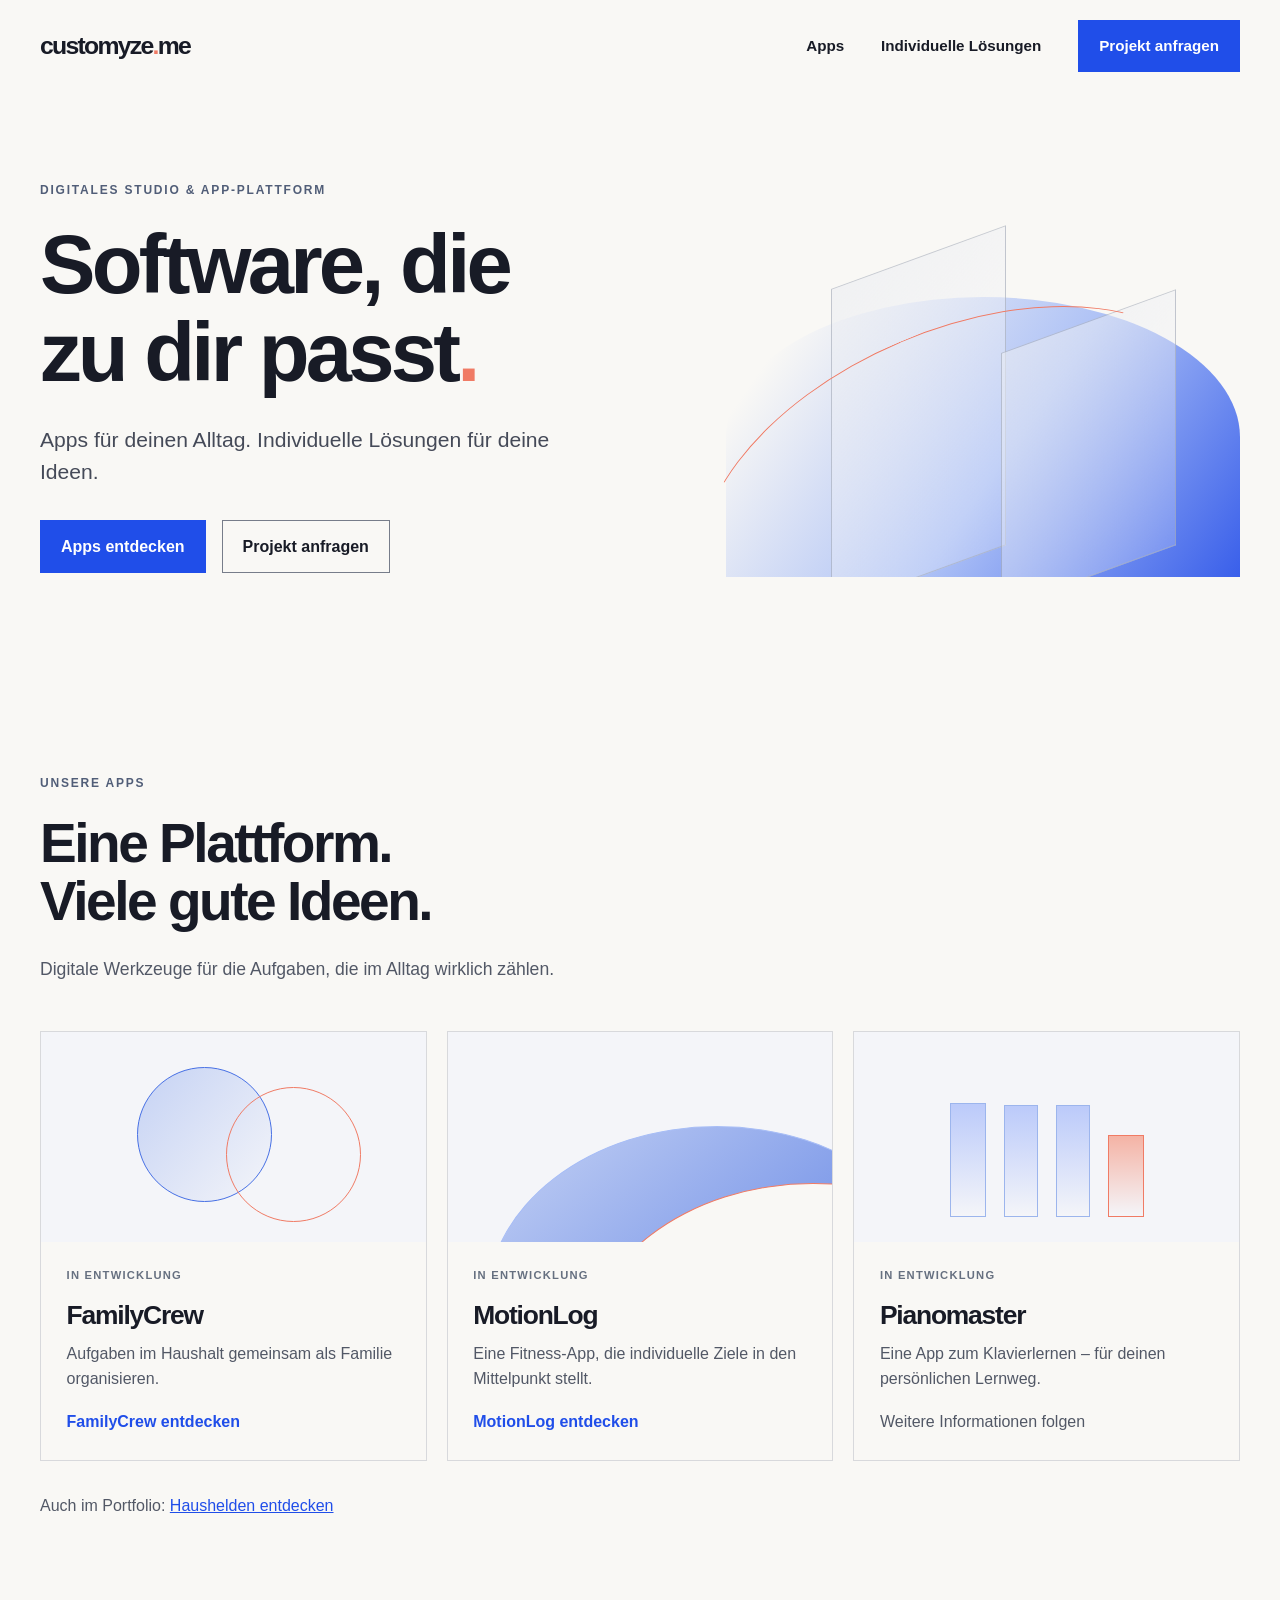
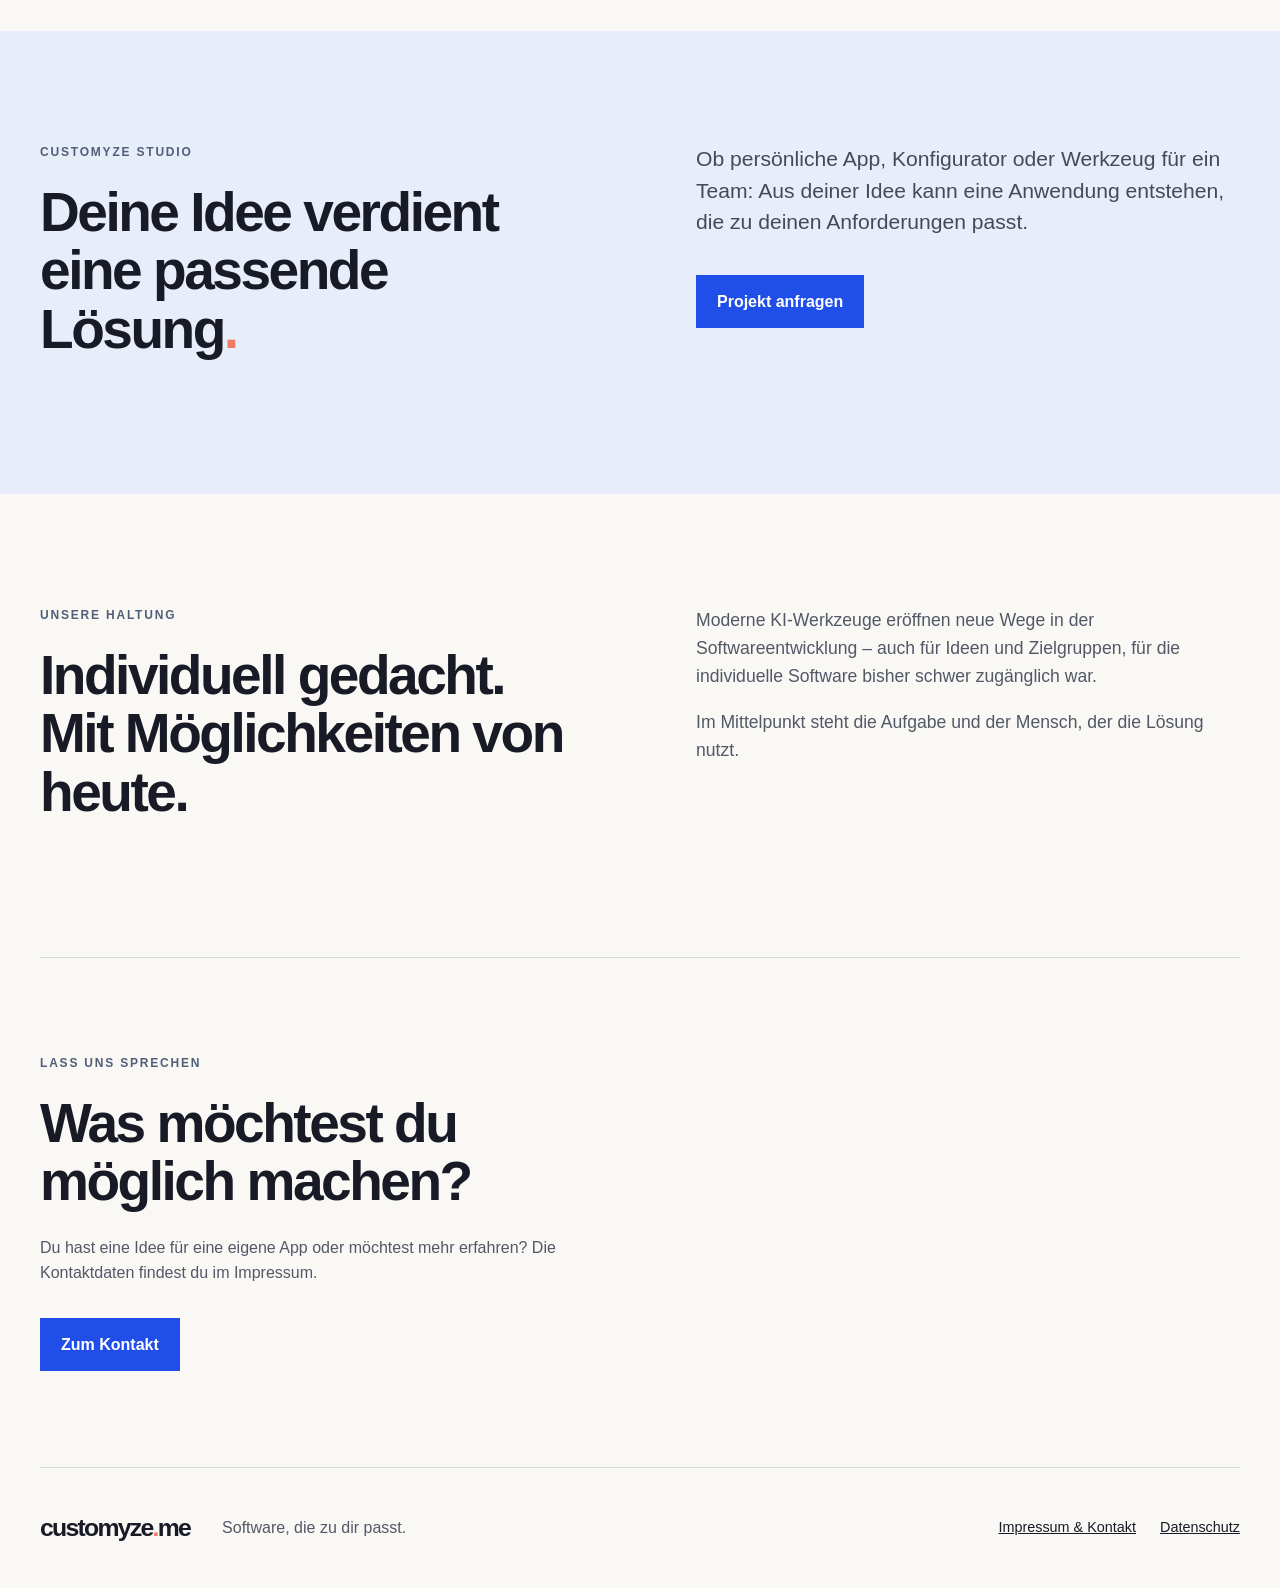
==== commit 399409c0: "Gestalte Studio und App-Landingpages" ====
--- a/index.html
+++ b/index.html
@@ -1,481 +1,4 @@
-﻿<!DOCTYPE html>
-<html lang="de">
-<head>
-  <meta charset="UTF-8">
-  <meta name="viewport" content="width=device-width, initial-scale=1.0">
-  <title>customyze.me | Unabhängiges Indie-App-Studio & Cloud-Tools</title>
-  <meta name="description" content="customyze.me entwickelt fokussierte, datenschutzfreundliche Web-Apps und Produktivitäts-Werkzeuge. Gehostet auf modernster Cloud-Infrastruktur im EU-Raum.">
-  <link rel="canonical" href="https://customyze.me/">
-
-  <!-- OpenGraph / Social Meta Tags -->
-  <meta property="og:type" content="website">
-  <meta property="og:url" content="https://customyze.me/">
-  <meta property="og:title" content="customyze.me | Indie-App-Studio & Cloud-Tools">
-  <meta property="og:description" content="Fokussierte, schlanke Web-Apps für Macher, Entwickler und Teams. Kompromissloser Datenschutz, Hosting in Frankfurt (EU).">
-  <meta property="og:image" content="https://customyze.me/assets/img/logo.svg">
-
-  <!-- Favicon -->
-  <link rel="icon" type="image/svg+xml" href="/assets/img/logo.svg">
-
-  <!-- Central Design System -->
-  <link rel="stylesheet" href="/assets/css/main.css">
-</head>
-<body>
-
-  <!-- Navigation -->
-  <header class="site-header">
-    <div class="container nav-container">
-      <a href="/" class="brand-link" aria-label="customyze.me Startseite">
-        <img src="/assets/img/logo.svg" alt="customyze.me Logo" width="32" height="32">
-        <span>custom<span class="brand-accent">y</span>ze.me</span>
-      </a>
-
-      <button class="mobile-nav-toggle" aria-label="Menü öffnen" aria-expanded="false">
-        <svg viewBox="0 0 24 24" fill="none" stroke="currentColor" stroke-width="2">
-          <line x1="3" y1="12" x2="21" y2="12"></line>
-          <line x1="3" y1="6" x2="21" y2="6"></line>
-          <line x1="3" y1="18" x2="21" y2="18"></line>
-        </svg>
-      </button>
-
-      <nav class="nav-menu">
-        <a href="#apps" class="nav-link">Apps & Portfolio</a>
-        <a href="#studio" class="nav-link">Über das Studio</a>
-        <a href="#tech" class="nav-link">Technologie & EU-Hosting</a>
-        <a href="#faq" class="nav-link">FAQ</a>
-      </nav>
-
-      <div class="nav-actions">
-        <label class="theme-switch" for="theme-toggle" title="Farbmodus umschalten">
-          <input type="checkbox" id="theme-toggle" aria-label="Farbmodus umschalten">
-          <span class="slider" aria-hidden="true"></span>
-          <span class="mode-label">Dunkel</span>
-        </label>
-        <a href="#apps" class="btn btn-sm btn-primary">Apps entdecken</a>
-      </div>
-    </div>
-  </header>
-
-  <main>
-    <!-- Hero Section -->
-    <section class="hero-section">
-      <div class="container hero-content">
-        <div class="hero-badge-wrap">
-          <span class="badge badge-accent badge-pill">
-            <span class="status-dot"></span> Indie-App-Studio &amp; SaaS Labs
-          </span>
-        </div>
-
-        <h1 class="hero-title">
-          Fokussierte Software.<br>
-          <span class="gradient-text">Ohne Kompromisse gebaut.</span>
-        </h1>
-
-        <p class="hero-description">
-          <strong>custom<span class="brand-accent">y</span>ze.me</strong> entwickelt maßgeschneiderte, schlanke Web-Apps und SaaS-Werkzeuge für Entwickler, Creator und moderne Teams. Keine überladene Bloatware – nur präzise Werkzeuge mit sicherem EU-Hosting.
-        </p>
-
-        <div class="hero-cta-group">
-          <a href="#apps" class="btn btn-lg btn-primary">
-            Portfolio ansehen
-            <svg width="18" height="18" viewBox="0 0 24 24" fill="none" stroke="currentColor" stroke-width="2">
-              <line x1="5" y1="12" x2="19" y2="12"></line>
-              <polyline points="12 5 19 12 12 19"></polyline>
-            </svg>
-          </a>
-          <a href="#studio" class="btn btn-lg btn-secondary">Über unsere Philosophie</a>
-        </div>
-      </div>
-    </section>
-
-    <!-- Apps Portfolio Section -->
-    <section id="apps" class="section section-alt">
-      <div class="container">
-        <div class="section-header">
-          <div class="section-tag">
-            <span class="badge badge-accent">Aktuelle Produkt-Releases</span>
-          </div>
-          <h2 class="section-title">Unsere Web-App Suite</h2>
-          <p class="section-subtitle">
-            Jede App wird unabhängig betrieben, bietet dedizierte Cloud-Ressourcen auf eigenen Subdomains und lässt sich ohne Umwege sofort nutzen.
-          </p>
-        </div>
-
-        <div class="app-grid">
-          <!-- Haushelden Card (Featured App) -->
-          <article class="app-card">
-            <div class="app-card-top">
-              <div class="app-card-icon">
-                <svg width="28" height="28" viewBox="0 0 24 24" fill="none" stroke="currentColor" stroke-width="2">
-                  <polygon points="12 2 15.09 8.26 22 9.27 17 14.14 18.18 21.02 12 17.77 5.82 21.02 7 14.14 2 9.27 8.91 8.26 12 2"></polygon>
-                </svg>
-              </div>
-              <span class="badge badge-accent">Familie &amp; Kinder · KI</span>
-            </div>
-
-            <h3 class="app-card-title">Haushelden</h3>
-            <p class="app-card-desc">
-              Der spielerische KI-Familienplaner für Kinder von 6 bis 12 Jahren. Verwandelt Alltagspflichten in motivierende Missionen – ohne Nörgeln, ohne Bestechung.
-            </p>
-
-            <ul class="app-card-features">
-              <li>
-                <svg width="16" height="16" viewBox="0 0 24 24" fill="none" stroke="currentColor" stroke-width="2">
-                  <polyline points="20 6 9 17 4 12"></polyline>
-                </svg>
-                Spielerische Selbstständigkeit &amp; echte Motivation
-              </li>
-              <li>
-                <svg width="16" height="16" viewBox="0 0 24 24" fill="none" stroke="currentColor" stroke-width="2">
-                  <polyline points="20 6 9 17 4 12"></polyline>
-                </svg>
-                Keine Bildschirmzeit-Falle (Action in der echten Welt)
-              </li>
-              <li>
-                <svg width="16" height="16" viewBox="0 0 24 24" fill="none" stroke="currentColor" stroke-width="2">
-                  <polyline points="20 6 9 17 4 12"></polyline>
-                </svg>
-                Höchster Kinderschutz &amp; DSGVO (Frankfurt / EU)
-              </li>
-            </ul>
-
-            <div class="app-card-actions">
-              <a href="/haushelden/" class="btn btn-secondary">
-                Landingpage &amp; Details
-              </a>
-              <a href="https://haushelden.ai.studio/" target="_blank" rel="noopener noreferrer" class="btn btn-primary" title="Haushelden in neuem Tab öffnen">
-                App starten
-                <svg width="16" height="16" viewBox="0 0 24 24" fill="none" stroke="currentColor" stroke-width="2">
-                  <path d="M18 13v6a2 2 0 0 1-2 2H5a2 2 0 0 1-2-2V8a2 2 0 0 1 2-2h6"></path>
-                  <polyline points="15 3 21 3 21 9"></polyline>
-                  <line x1="10" y1="14" x2="21" y2="3"></line>
-                </svg>
-              </a>
-            </div>
-          </article>
-
-          <!-- App Alpha Card -->
-          <article class="app-card">
-            <div class="app-card-top">
-              <div class="app-card-icon">
-                <svg width="28" height="28" viewBox="0 0 24 24" fill="none" stroke="currentColor" stroke-width="2">
-                  <path d="M14 2H6a2 2 0 0 0-2 2v16a2 2 0 0 0 2 2h12a2 2 0 0 0 2-2V8z"></path>
-                  <polyline points="14 2 14 8 20 8"></polyline>
-                  <line x1="16" y1="13" x2="8" y2="13"></line>
-                  <line x1="16" y1="17" x2="8" y2="17"></line>
-                  <polyline points="10 9 9 9 8 9"></polyline>
-                </svg>
-              </div>
-              <span class="badge badge-accent">Produktivität &amp; Docs</span>
-            </div>
-
-            <h3 class="app-card-title">App Alpha · DocuFlow</h3>
-            <p class="app-card-desc">
-              Der minimalistische Markdown-Workspace für Entwickler und technische Teams. Synchronisiert Dokumentationen in Echtzeit direkt mit Git-Repositories und Team-Wikis.
-            </p>
-
-            <ul class="app-card-features">
-              <li>
-                <svg width="16" height="16" viewBox="0 0 24 24" fill="none" stroke="currentColor" stroke-width="2">
-                  <polyline points="20 6 9 17 4 12"></polyline>
-                </svg>
-                Bidirektionaler GitHub- &amp; GitLab-Sync
-              </li>
-              <li>
-                <svg width="16" height="16" viewBox="0 0 24 24" fill="none" stroke="currentColor" stroke-width="2">
-                  <polyline points="20 6 9 17 4 12"></polyline>
-                </svg>
-                Zero-Latency Markdown-Editor mit MathJax &amp; Mermaid
-              </li>
-              <li>
-                <svg width="16" height="16" viewBox="0 0 24 24" fill="none" stroke="currentColor" stroke-width="2">
-                  <polyline points="20 6 9 17 4 12"></polyline>
-                </svg>
-                Ende-zu-Ende verschlüsselte Team-Freigaben
-              </li>
-            </ul>
-
-            <div class="app-card-actions">
-              <a href="/app-alpha/" class="btn btn-secondary">
-                Landingpage &amp; Details
-              </a>
-              <a href="https://alpha.customyze.me" target="_blank" rel="noopener noreferrer" class="btn btn-primary" title="App Alpha in neuem Tab öffnen">
-                App starten
-                <svg width="16" height="16" viewBox="0 0 24 24" fill="none" stroke="currentColor" stroke-width="2">
-                  <path d="M18 13v6a2 2 0 0 1-2 2H5a2 2 0 0 1-2-2V8a2 2 0 0 1 2-2h6"></path>
-                  <polyline points="15 3 21 3 21 9"></polyline>
-                  <line x1="10" y1="14" x2="21" y2="3"></line>
-                </svg>
-              </a>
-            </div>
-          </article>
-
-          <!-- App Beta Card -->
-          <article class="app-card">
-            <div class="app-card-top">
-              <div class="app-card-icon">
-                <svg width="28" height="28" viewBox="0 0 24 24" fill="none" stroke="currentColor" stroke-width="2">
-                  <polyline points="22 12 18 12 15 21 9 3 6 12 2 12"></polyline>
-                </svg>
-              </div>
-              <span class="badge badge-accent">Monitoring &amp; DevOps</span>
-            </div>
-
-            <h3 class="app-card-title">App Beta · MetricPulse</h3>
-            <p class="app-card-desc">
-              Schlankes Serverless-Monitoring für APIs, Webhooks und Cloud-Endpunkte. Erhalte sekundenschnelle Ausfall-Warnungen per Telegram, Slack oder Webhook.
-            </p>
-
-            <ul class="app-card-features">
-              <li>
-                <svg width="16" height="16" viewBox="0 0 24 24" fill="none" stroke="currentColor" stroke-width="2">
-                  <polyline points="20 6 9 17 4 12"></polyline>
-                </svg>
-                30-Sekunden Multi-Region Health-Checks
-              </li>
-              <li>
-                <svg width="16" height="16" viewBox="0 0 24 24" fill="none" stroke="currentColor" stroke-width="2">
-                  <polyline points="20 6 9 17 4 12"></polyline>
-                </svg>
-                Öffentliche Statusseiten mit Custom Domains
-              </li>
-              <li>
-                <svg width="16" height="16" viewBox="0 0 24 24" fill="none" stroke="currentColor" stroke-width="2">
-                  <polyline points="20 6 9 17 4 12"></polyline>
-                </svg>
-                DSGVO-konform ohne Third-Party-Tracker
-              </li>
-            </ul>
-
-            <div class="app-card-actions">
-              <a href="/app-beta/" class="btn btn-secondary">
-                Landingpage &amp; Details
-              </a>
-              <a href="https://beta.customyze.me" target="_blank" rel="noopener noreferrer" class="btn btn-primary" title="App Beta in neuem Tab öffnen">
-                App starten
-                <svg width="16" height="16" viewBox="0 0 24 24" fill="none" stroke="currentColor" stroke-width="2">
-                  <path d="M18 13v6a2 2 0 0 1-2 2H5a2 2 0 0 1-2-2V8a2 2 0 0 1 2-2h6"></path>
-                  <polyline points="15 3 21 3 21 9"></polyline>
-                  <line x1="10" y1="14" x2="21" y2="3"></line>
-                </svg>
-              </a>
-            </div>
-          </article>
-        </div>
-      </div>
-    </section>
-
-    <!-- Studio & Philosophy Section -->
-    <section id="studio" class="section">
-      <div class="container">
-        <div class="section-header">
-          <div class="section-tag">
-            <span class="badge badge-accent">Über Customyze</span>
-          </div>
-          <h2 class="section-title">Ein Studio für pragmatische Software</h2>
-          <p class="section-subtitle">
-            Wir glauben an fokussierte Tools, die genau ein Problem meisterhaft lösen, anstatt riesige All-in-One-Monolithen zu bauen.
-          </p>
-        </div>
-
-        <div class="feature-grid">
-          <div class="feature-card">
-            <div class="feature-icon-box">
-              <svg width="24" height="24" viewBox="0 0 24 24" fill="none" stroke="currentColor" stroke-width="2">
-                <path d="M12 22s8-4 8-10V5l-8-3-8 3v7c0 6 8 10 8 10z"></path>
-              </svg>
-            </div>
-            <h3 class="feature-title">Datenschutz by Design</h3>
-            <p class="feature-desc">
-              Keine nervigen Cookie-Banner, keine invasive Werbe-Tracker-Skripte und keine Weitergabe von Nutzerdaten. Volle DSGVO-Konformität ab der ersten Zeile Code.
-            </p>
-          </div>
-
-          <div class="feature-card">
-            <div class="feature-icon-box">
-              <svg width="24" height="24" viewBox="0 0 24 24" fill="none" stroke="currentColor" stroke-width="2">
-                <circle cx="12" cy="12" r="10"></circle>
-                <line x1="2" y1="12" x2="22" y2="12"></line>
-                <path d="M12 2a15.3 15.3 0 0 1 4 10 15.3 15.3 0 0 1-4 10 15.3 15.3 0 0 1-4-10 15.3 15.3 0 0 1 4-10z"></path>
-              </svg>
-            </div>
-            <h3 class="feature-title">EU-Hosting (Frankfurt)</h3>
-            <p class="feature-desc">
-              Alle Anwendungsdaten und APIs unserer Cloud-Apps laufen in hochsicheren Rechenzentren der Region Frankfurt am Main (<code style="font-family: var(--font-mono); color: var(--accent);">europe-west3</code>).
-            </p>
-          </div>
-
-          <div class="feature-card">
-            <div class="feature-icon-box">
-              <svg width="24" height="24" viewBox="0 0 24 24" fill="none" stroke="currentColor" stroke-width="2">
-                <polygon points="13 2 3 14 12 14 11 22 21 10 12 10 13 2"></polygon>
-              </svg>
-            </div>
-            <h3 class="feature-title">Serverless Speed</h3>
-            <p class="feature-desc">
-              Moderne JAMstack-Architektur für die Landingpages und hocheffiziente Cloud-Functions für die Apps garantieren maximale Geschwindigkeit und 99.9% Uptime.
-            </p>
-          </div>
-        </div>
-      </div>
-    </section>
-
-    <!-- Architecture & Tech Stack Details -->
-    <section id="tech" class="section section-alt">
-      <div class="container container-narrow">
-        <div class="section-header">
-          <div class="section-tag">
-            <span class="badge badge-accent">Architektur</span>
-          </div>
-          <h2 class="section-title">Schlank, resilient und modular</h2>
-          <p class="section-subtitle">
-            Wie customyze.me technisch aufgebaut ist:
-          </p>
-        </div>
-
-        <div class="feature-card" style="margin-bottom: 1.5rem;">
-          <h3 style="margin-bottom: 0.75rem; display: flex; align-items: center; gap: 0.5rem;">
-            <span style="color: var(--accent);">01.</span> Statische Hub-Plattform (GitHub Pages)
-          </h3>
-          <p style="color: var(--text-muted); font-size: 0.95rem; line-height: 1.6;">
-            Die Haupt-Domain <code style="font-family: var(--font-mono); color: var(--text);">customyze.me</code> und alle Landingpages werden statisch über GitHub Pages ausgeliefert. Das bedeutet: keine Server-Wartung, keine dynamischen Sicherheitslücken, weltweites CDN-Caching und Ladezeiten unter 100ms.
-          </p>
-        </div>
-
-        <div class="feature-card" style="margin-bottom: 1.5rem;">
-          <h3 style="margin-bottom: 0.75rem; display: flex; align-items: center; gap: 0.5rem;">
-            <span style="color: var(--accent);">02.</span> Autonome Cloud-Apps (Google Cloud / Firebase)
-          </h3>
-          <p style="color: var(--text-muted); font-size: 0.95rem; line-height: 1.6;">
-            Die Web-Applikationen laufen auf isolierten Subdomains (<code style="font-family: var(--font-mono); color: var(--text);">[app].customyze.me</code>). Authentifizierung, persistente Datenbanken und API-Logik werden über moderne Firebase- &amp; Google Cloud Services in Frankfurt abgewickelt.
-          </p>
-        </div>
-
-        <div class="feature-card">
-          <h3 style="margin-bottom: 0.75rem; display: flex; align-items: center; gap: 0.5rem;">
-            <span style="color: var(--accent);">03.</span> Faire Lizenzmodelle
-          </h3>
-          <p style="color: var(--text-muted); font-size: 0.95rem; line-height: 1.6;">
-            Transparente Preise, kostenlose Einstiegstarife ohne Kreditkartenzwang und unkomplizierte monatliche Kündigungsfristen für Pro-Features.
-          </p>
-        </div>
-      </div>
-    </section>
-
-    <!-- FAQ Section -->
-    <section id="faq" class="section">
-      <div class="container">
-        <div class="section-header">
-          <div class="section-tag">
-            <span class="badge badge-accent">Häufige Fragen</span>
-          </div>
-          <h2 class="section-title">Häufig gestellte Fragen</h2>
-          <p class="section-subtitle">
-            Antworten rund um customyze.me, unsere Apps und den Datenschutz.
-          </p>
-        </div>
-
-        <div class="faq-wrap">
-          <details class="faq-item">
-            <summary class="faq-summary">
-              <span>Was genau ist customyze.me?</span>
-              <svg class="faq-chevron" viewBox="0 0 24 24" fill="none" stroke="currentColor" stroke-width="2">
-                <polyline points="6 9 12 15 18 9"></polyline>
-              </svg>
-            </summary>
-            <div class="faq-answer">
-              customyze.me ist die zentrale Studio- und Hub-Plattform für unsere spezialisierten Web-Apps. Hier findest du Landingpages, Dokumentationen, Statusupdates und zentrale rechtliche Angaben für alle unter unserem Dach betriebenen Softwareprodukte.
-            </div>
-          </details>
-
-          <details class="faq-item">
-            <summary class="faq-summary">
-              <span>Brauche ich einen zentralen Studio-Account für alle Apps?</span>
-              <svg class="faq-chevron" viewBox="0 0 24 24" fill="none" stroke="currentColor" stroke-width="2">
-                <polyline points="6 9 12 15 18 9"></polyline>
-              </svg>
-            </summary>
-            <div class="faq-answer">
-              Nein. Jede Web-App auf ihrer jeweiligen Subdomain (z.&nbsp;B. <code style="font-family: var(--font-mono);">alpha.customyze.me</code>) funktioniert eigenständig. Du kannst jede App separat ausprobieren und nutzen, ohne Daten mit anderen Apps zu verknüpfen.
-            </div>
-          </details>
-
-          <details class="faq-item">
-            <summary class="faq-summary">
-              <span>Wo werden meine Daten gespeichert?</span>
-              <svg class="faq-chevron" viewBox="0 0 24 24" fill="none" stroke="currentColor" stroke-width="2">
-                <polyline points="6 9 12 15 18 9"></polyline>
-              </svg>
-            </summary>
-            <div class="faq-answer">
-              Alle Anwendungsdaten der Cloud-Apps werden ausschließlich in zertifizierten Rechenzentren der Google Cloud Platform im europäischen Raum (Standort Frankfurt am Main, Deutschland / Region <code style="font-family: var(--font-mono);">europe-west3</code>) verarbeitet und verschlüsselt gespeichert.
-            </div>
-          </details>
-
-          <details class="faq-item">
-            <summary class="faq-summary">
-              <span>Gibt es kostenlose Testmöglichkeiten für die Apps?</span>
-              <svg class="faq-chevron" viewBox="0 0 24 24" fill="none" stroke="currentColor" stroke-width="2">
-                <polyline points="6 9 12 15 18 9"></polyline>
-              </svg>
-            </summary>
-            <div class="faq-answer">
-              Ja, alle unsere Apps bieten einen dauerhaft kostenlosen Starter-Tarif mit vollwertigen Basisfunktionen. Du kannst sofort ohne Eingabe von Zahlungsdaten loslegen.
-            </div>
-          </details>
-        </div>
-      </div>
-    </section>
-  </main>
-
-  <!-- Central Footer -->
-  <footer class="site-footer">
-    <div class="container">
-      <div class="footer-top">
-        <div class="footer-brand">
-          <a href="/" class="brand-link" aria-label="customyze.me Startseite">
-            <img src="/assets/img/logo.svg" alt="customyze.me Logo" width="28" height="28">
-            <span>custom<span class="brand-accent">y</span>ze.me</span>
-          </a>
-          <p class="footer-brand-p">
-            Unabhängiges Indie-App-Studio für fokussierte, minimalistische und datenschutzfreundliche Webanwendungen.
-          </p>
-        </div>
-
-        <div>
-          <h4 class="footer-heading">Apps &amp; Hub</h4>
-          <ul class="footer-links">
-            <li><a href="/haushelden/">Haushelden (KI-Familienplaner)</a></li>
-            <li><a href="/app-alpha/">App Alpha (DocuFlow)</a></li>
-            <li><a href="/app-beta/">App Beta (MetricPulse)</a></li>
-            <li><a href="https://haushelden.ai.studio/" target="_blank" rel="noopener noreferrer">Haushelden App ↗</a></li>
-            <li><a href="https://alpha.customyze.me" target="_blank" rel="noopener noreferrer">Cloud-App Alpha ↗</a></li>
-            <li><a href="https://beta.customyze.me" target="_blank" rel="noopener noreferrer">Cloud-App Beta ↗</a></li>
-          </ul>
-        </div>
-
-        <div>
-          <h4 class="footer-heading">Rechtliches &amp; Kontakt</h4>
-          <ul class="footer-links">
-            <li><a href="/impressum/">Impressum</a></li>
-            <li><a href="/datenschutz/">Datenschutzerklärung</a></li>
-            <li><a href="/agb/">AGB</a></li>
-            <li><a href="mailto:kontakt@customyze.me">kontakt@customyze.me</a></li>
-          </ul>
-        </div>
-      </div>
-
-      <div class="footer-bottom">
-        <div>
-          &copy; <span class="current-year">2026</span> customyze.me · Alle Rechte vorbehalten.
-        </div>
-        <div>
-          Hosting: GitHub Pages &amp; Google Cloud (Frankfurt, EU)
-        </div>
-      </div>
-    </div>
-  </footer>
-
-  <script src="/assets/js/main.js"></script>
-</body>
-</html>
+<!doctype html><html lang="de"><head><meta charset="utf-8"><meta name="viewport" content="width=device-width,initial-scale=1"><title>Apps &amp; individuelle Software | customyze.me</title><meta name="description" content="Entdecke Apps und individuelle Softwarelösungen von customyze.me."><link rel="canonical" href="https://customyze.me/"><link rel="icon" href="/assets/img/logo.svg" type="image/svg+xml"><link rel="stylesheet" href="/assets/css/studio.css"></head><body><a class="skip" href="#inhalt">Zum Inhalt springen</a><header class="header wrap"><a class="brand" href="/" aria-label="customyze.me Startseite">customyze<span>.</span>me</a><nav aria-label="Hauptnavigation"><a href="/#apps">Apps</a><a href="/#studio">Individuelle Lösungen</a><a href="/#kontakt" class="nav-cta">Projekt anfragen</a></nav></header><main id="inhalt"><section class="hero wrap"><div><p class="eyebrow">DIGITALES STUDIO &amp; APP-PLATTFORM</p><h1>Software, die<br>zu dir passt<span class="coral">.</span></h1><p class="lead">Apps für deinen Alltag. Individuelle Lösungen für deine Ideen.</p><div class="actions"><a class="button primary" href="#apps">Apps entdecken</a><a class="button outline" href="#kontakt">Projekt anfragen</a></div></div><div class="art hero-art" aria-hidden="true"><span class="arc"></span><span class="plane one"></span><span class="plane two"></span><span class="coral-curve"></span></div></section>
+<section class="wrap section" id="apps"><div class="section-intro"><p class="eyebrow">UNSERE APPS</p><h2>Eine Plattform.<br>Viele gute Ideen.</h2><p>Digitale Werkzeuge für die Aufgaben, die im Alltag wirklich zählen.</p></div><div class="cards"><article class="card"><div class="card-art family-art" aria-hidden="true"><i></i><b></b></div><div class="card-body"><span class="tag">IN ENTWICKLUNG</span><h3>FamilyCrew</h3><p>Aufgaben im Haushalt gemeinsam als Familie organisieren.</p><a class="text-link" href="/familycrew/">FamilyCrew entdecken</a></div></article><article class="card"><div class="card-art motion-art" aria-hidden="true"><i></i><b></b></div><div class="card-body"><span class="tag">IN ENTWICKLUNG</span><h3>MotionLog</h3><p>Eine Fitness-App, die individuelle Ziele in den Mittelpunkt stellt.</p><a class="text-link" href="/motionlog/">MotionLog entdecken</a></div></article><article class="card"><div class="card-art piano-art" aria-hidden="true"><i></i><b></b></div><div class="card-body"><span class="tag">IN ENTWICKLUNG</span><h3>Pianomaster</h3><p>Eine App zum Klavierlernen – für deinen persönlichen Lernweg.</p><span class="muted">Weitere Informationen folgen</span></div></article></div><p class="existing">Auch im Portfolio: <a href="/haushelden/">Haushelden entdecken</a></p></section>
+<section class="studio" id="studio"><div class="wrap studio-grid"><div><p class="eyebrow">CUSTOMYZE STUDIO</p><h2>Deine Idee verdient eine passende Lösung<span class="coral">.</span></h2></div><div><p class="lead">Ob persönliche App, Konfigurator oder Werkzeug für ein Team: Aus deiner Idee kann eine Anwendung entstehen, die zu deinen Anforderungen passt.</p><a class="button primary" href="#kontakt">Projekt anfragen</a></div></div></section>
+<section class="wrap section split"><div><p class="eyebrow">UNSERE HALTUNG</p><h2>Individuell gedacht.<br>Mit Möglichkeiten von heute.</h2></div><div><p>Moderne KI-Werkzeuge eröffnen neue Wege in der Softwareentwicklung – auch für Ideen und Zielgruppen, für die individuelle Software bisher schwer zugänglich war.</p><p>Im Mittelpunkt steht die Aufgabe und der Mensch, der die Lösung nutzt.</p></div></section><section id="kontakt" class="contact wrap"><p class="eyebrow">LASS UNS SPRECHEN</p><h2>Was möchtest du<br>möglich machen?</h2><p>Du hast eine Idee für eine eigene App oder möchtest mehr erfahren? Die Kontaktdaten findest du im Impressum.</p><a class="button primary" href="/impressum/">Zum Kontakt</a></section></main><footer class="footer wrap"><a class="brand" href="/">customyze<span>.</span>me</a><p>Software, die zu dir passt.</p><div><a href="/impressum/">Impressum &amp; Kontakt</a><a href="/datenschutz/">Datenschutz</a></div></footer></body></html>
--- a/assets/css/studio.css
+++ b/assets/css/studio.css
@@ -0,0 +1 @@
+:root{--ink:#181b26;--blue:#204ee9;--coral:#f07b65;--paper:#f9f8f5;--line:#d8d9dc;--muted:#525866}*{box-sizing:border-box}html{scroll-behavior:smooth}body{margin:0;background:var(--paper);color:var(--ink);font:16px/1.6 -apple-system,BlinkMacSystemFont,"Segoe UI",sans-serif}a{color:inherit}a:focus-visible{outline:3px solid var(--coral);outline-offset:4px}.wrap{width:min(1200px,calc(100% - 80px));margin-inline:auto}.skip{position:absolute;top:-5rem;left:1rem;background:#fff;padding:.5rem;z-index:20}.skip:focus{top:1rem}.header{min-height:92px;display:flex;align-items:center;justify-content:space-between;gap:2rem}.brand{font-size:1.55rem;font-weight:750;letter-spacing:-.07em;text-decoration:none;white-space:nowrap}.brand span,.coral{color:var(--coral)}nav{display:flex;align-items:center;gap:2.3rem}nav a{text-decoration:none;font-size:.95rem;font-weight:600}nav a:hover,.text-link:hover,.footer a:hover{color:var(--blue)}.nav-cta,.button{display:inline-flex;align-items:center;justify-content:center;padding:.8rem 1.25rem;font-weight:650;text-decoration:none;border:1px solid var(--blue)}.nav-cta,.primary{color:white;background:var(--blue)}.nav-cta:hover,.primary:hover{color:white;background:#1538ad}.outline{border-color:#777d8a}.outline:hover{border-color:var(--blue);color:var(--blue)}.hero{display:grid;grid-template-columns:1fr 1fr;align-items:center;min-height:570px;gap:2rem;padding-block:4rem}.eyebrow{font-size:.75rem;letter-spacing:.15em;font-weight:750;color:#515e78;margin:0 0 1.3rem}h1,h2,h3,p{margin-top:0}h1,h2,h3{line-height:1.06;letter-spacing:-.045em}h1{font-size:clamp(3.3rem,6.5vw,6.4rem);margin-bottom:1.7rem}h2{font-size:clamp(2.5rem,4.3vw,4.4rem);margin-bottom:1.5rem}h3{font-size:1.65rem;margin-bottom:.7rem}.lead{font-size:clamp(1.15rem,1.65vw,1.4rem);line-height:1.5;max-width:560px;color:#454a58}.actions{display:flex;gap:1rem;flex-wrap:wrap;margin-top:2rem}.art{position:relative;overflow:hidden}.hero-art{height:400px}.arc{position:absolute;bottom:0;right:0;width:88%;height:70%;border-radius:100% 100% 0 0;background:linear-gradient(125deg,transparent 12%,#a6bcf6 55%,#244ee9 100%);opacity:.9}.plane{position:absolute;bottom:0;background:linear-gradient(140deg,#ebedf299,#ffffff33);border:1px solid #9299aa80;transform:skewY(-20deg)}.plane.one{height:80%;width:30%;left:30%}.plane.two{height:64%;width:30%;left:59%}.coral-curve{position:absolute;width:95%;height:80%;left:5%;bottom:-18%;border:1px solid var(--coral);border-color:var(--coral) transparent transparent transparent;border-radius:50%;transform:rotate(-23deg)}.section{padding-block:7rem}.section-intro{max-width:780px;margin-bottom:3rem}.section-intro>p:last-child{color:var(--muted);font-size:1.1rem}.cards{display:grid;grid-template-columns:repeat(3,1fr);gap:1.25rem}.card{border:1px solid var(--line);display:flex;flex-direction:column}.card-art{height:210px;position:relative;overflow:hidden;background:#f4f5f9}.card-body{padding:1.6rem;display:flex;flex:1;flex-direction:column}.card-body p{color:var(--muted);min-height:3.3em}.tag{font-size:.7rem;font-weight:750;letter-spacing:.11em;color:#667080;margin-bottom:1rem}.text-link{font-weight:700;color:var(--blue);text-decoration:none;margin-top:auto}.muted{color:var(--muted);margin-top:auto}.family-art i,.family-art b{position:absolute;width:135px;height:135px;border-radius:50%;top:35px;left:25%;border:1px solid #4770e5;background:linear-gradient(130deg,#c5d2f4,transparent)}.family-art b{left:48%;top:55px;background:transparent;border-color:var(--coral)}.motion-art i,.motion-art b{position:absolute;width:120%;height:170%;border-radius:50%;left:10%;top:45%;background:linear-gradient(140deg,#c5d2f4,#3b65df);border:1px solid #a7bdf6}.motion-art b{left:35%;top:72%;background:var(--paper);border-color:var(--coral)}.piano-art{display:flex;justify-content:center;align-items:end;gap:18px;padding:25px}.piano-art:before,.piano-art:after,.piano-art i,.piano-art b{content:"";width:34px;height:70%;border:1px solid #9cb5ed;background:linear-gradient(#bbcafa,transparent)}.piano-art:after{height:50%;border-color:var(--coral);background:linear-gradient(#f4b3a5,transparent)}.existing{margin:2rem 0 0;color:var(--muted)}.existing a{color:var(--blue)}.studio{background:#e8edfa;padding-block:7rem}.studio-grid,.split{display:grid;grid-template-columns:1fr 1fr;gap:7rem;align-items:start}.studio-grid .button{margin-top:1rem}.split>div:last-child{font-size:1.1rem;color:var(--muted)}.contact{border-top:1px solid var(--line);padding-block:6rem}.contact p:not(.eyebrow){max-width:570px;color:var(--muted)}.contact .button{margin-top:1rem}.footer{border-top:1px solid var(--line);padding-block:2.5rem;display:flex;align-items:center;gap:2rem;flex-wrap:wrap}.footer p{margin:0;color:var(--muted)}.footer div{margin-left:auto;display:flex;gap:1.5rem}.footer div a{font-size:.9rem}.product-hero h1{font-size:clamp(3.3rem,6vw,5.8rem)}.principles{display:grid;grid-template-columns:repeat(3,1fr);gap:2rem}.principles article{border-top:1px solid var(--line);padding-top:2rem}.principles p{color:var(--muted)}@media(max-width:800px){.wrap{width:min(100% - 40px,1200px)}.header{align-items:flex-start;padding-block:1.3rem;flex-direction:column;gap:1rem}.header nav{width:100%;gap:.8rem 1.3rem;flex-wrap:wrap}.nav-cta{padding:.5rem .8rem}.hero{grid-template-columns:1fr;padding-block:4rem;min-height:auto}.hero-art{height:260px}.cards,.principles{grid-template-columns:1fr}.card-body p{min-height:auto}.studio-grid,.split{grid-template-columns:1fr;gap:1.5rem}.section,.studio{padding-block:4.5rem}.footer div{margin-left:0;width:100%}}@media(prefers-reduced-motion:reduce){html{scroll-behavior:auto}}
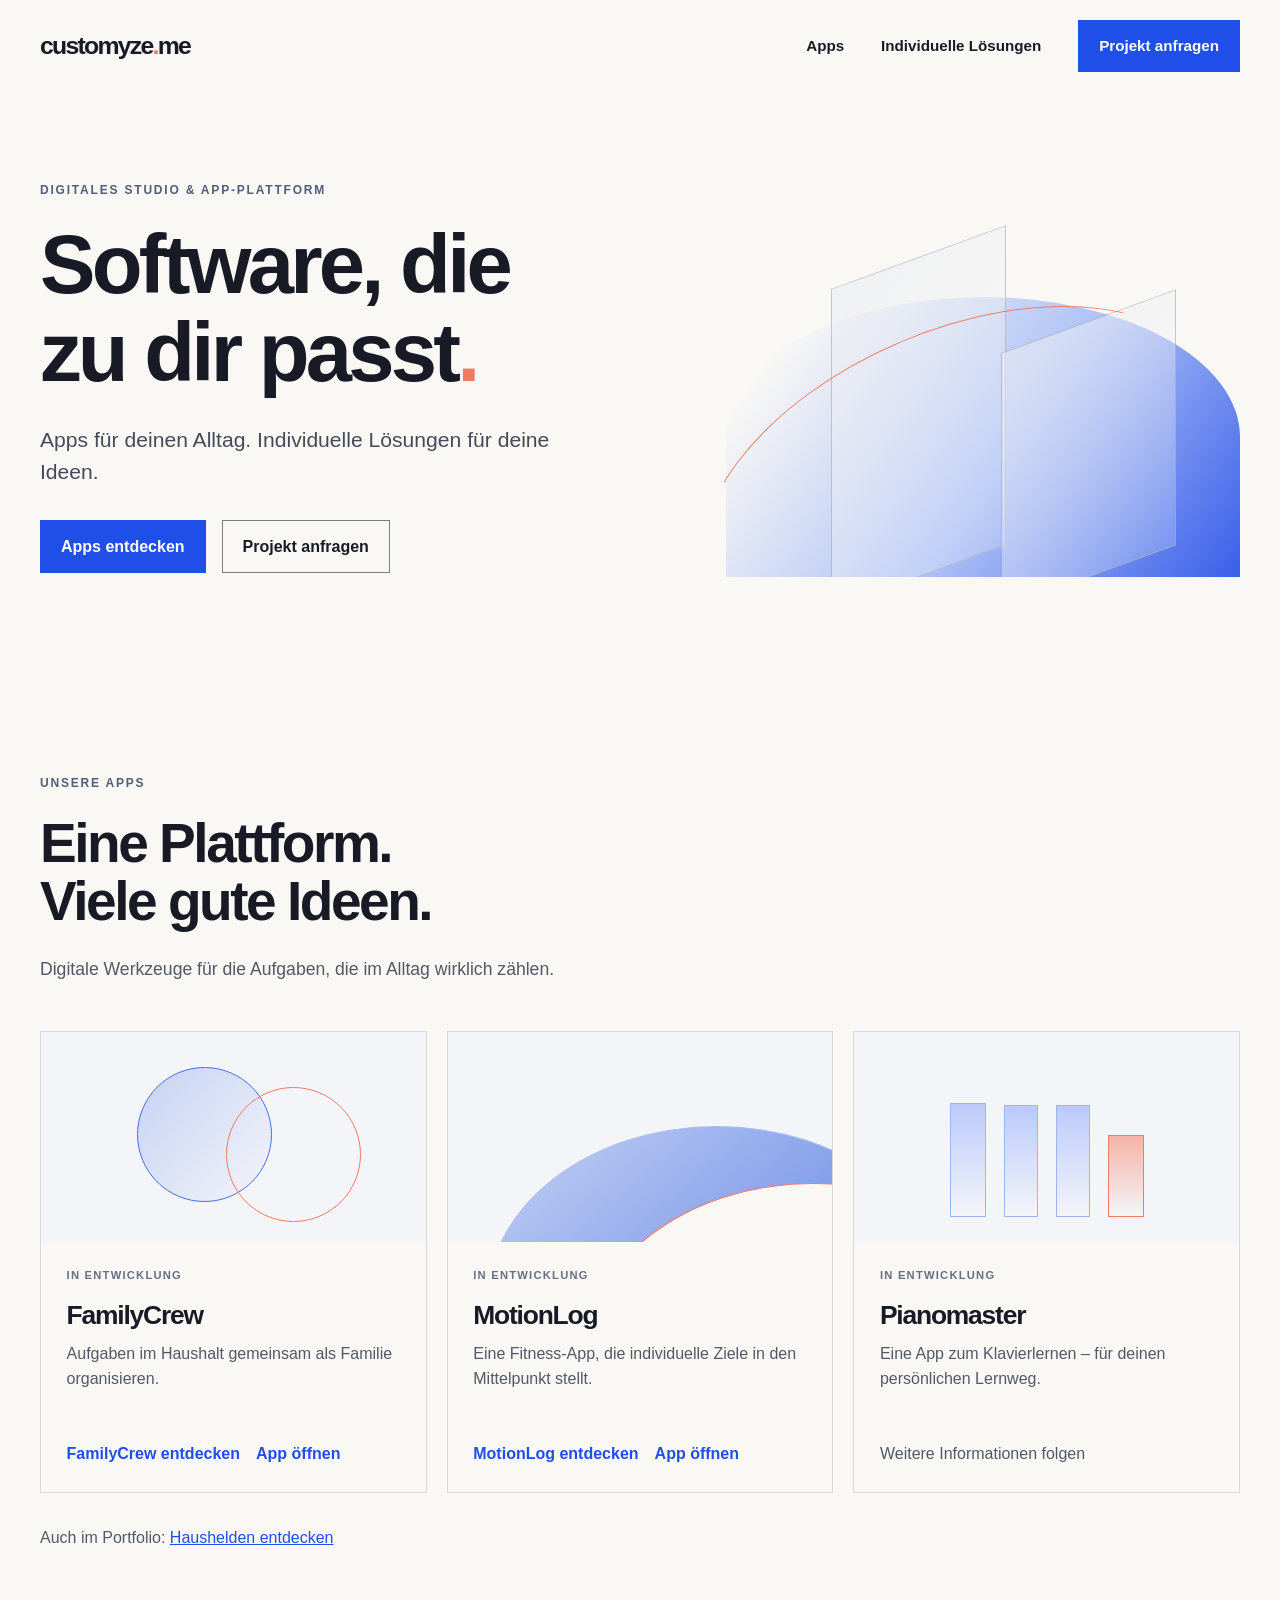
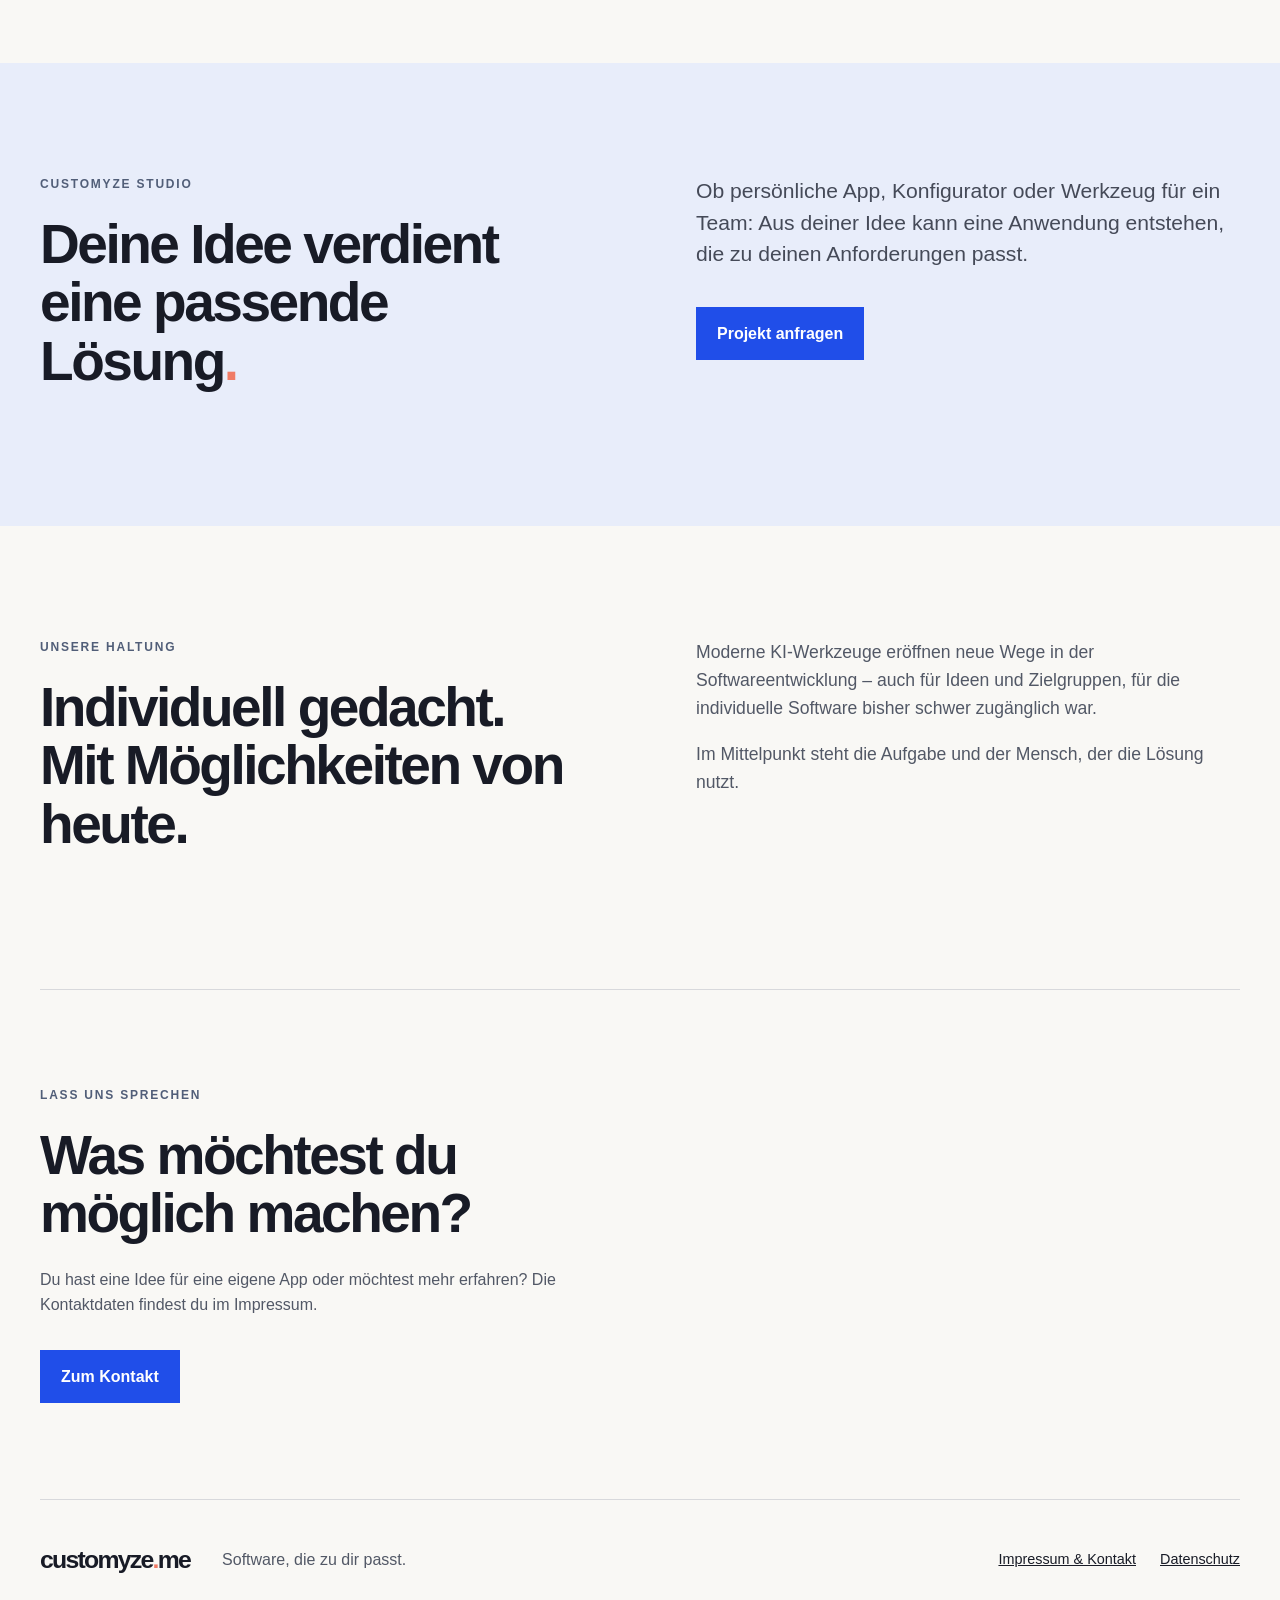
==== commit f629eca7: "Verlinke FamilyCrew und MotionLog" ====
--- a/index.html
+++ b/index.html
@@ -1,4 +1,4 @@
 <!doctype html><html lang="de"><head><meta charset="utf-8"><meta name="viewport" content="width=device-width,initial-scale=1"><title>Apps &amp; individuelle Software | customyze.me</title><meta name="description" content="Entdecke Apps und individuelle Softwarelösungen von customyze.me."><link rel="canonical" href="https://customyze.me/"><link rel="icon" href="/assets/img/logo.svg" type="image/svg+xml"><link rel="stylesheet" href="/assets/css/studio.css"></head><body><a class="skip" href="#inhalt">Zum Inhalt springen</a><header class="header wrap"><a class="brand" href="/" aria-label="customyze.me Startseite">customyze<span>.</span>me</a><nav aria-label="Hauptnavigation"><a href="/#apps">Apps</a><a href="/#studio">Individuelle Lösungen</a><a href="/#kontakt" class="nav-cta">Projekt anfragen</a></nav></header><main id="inhalt"><section class="hero wrap"><div><p class="eyebrow">DIGITALES STUDIO &amp; APP-PLATTFORM</p><h1>Software, die<br>zu dir passt<span class="coral">.</span></h1><p class="lead">Apps für deinen Alltag. Individuelle Lösungen für deine Ideen.</p><div class="actions"><a class="button primary" href="#apps">Apps entdecken</a><a class="button outline" href="#kontakt">Projekt anfragen</a></div></div><div class="art hero-art" aria-hidden="true"><span class="arc"></span><span class="plane one"></span><span class="plane two"></span><span class="coral-curve"></span></div></section>
-<section class="wrap section" id="apps"><div class="section-intro"><p class="eyebrow">UNSERE APPS</p><h2>Eine Plattform.<br>Viele gute Ideen.</h2><p>Digitale Werkzeuge für die Aufgaben, die im Alltag wirklich zählen.</p></div><div class="cards"><article class="card"><div class="card-art family-art" aria-hidden="true"><i></i><b></b></div><div class="card-body"><span class="tag">IN ENTWICKLUNG</span><h3>FamilyCrew</h3><p>Aufgaben im Haushalt gemeinsam als Familie organisieren.</p><a class="text-link" href="/familycrew/">FamilyCrew entdecken</a></div></article><article class="card"><div class="card-art motion-art" aria-hidden="true"><i></i><b></b></div><div class="card-body"><span class="tag">IN ENTWICKLUNG</span><h3>MotionLog</h3><p>Eine Fitness-App, die individuelle Ziele in den Mittelpunkt stellt.</p><a class="text-link" href="/motionlog/">MotionLog entdecken</a></div></article><article class="card"><div class="card-art piano-art" aria-hidden="true"><i></i><b></b></div><div class="card-body"><span class="tag">IN ENTWICKLUNG</span><h3>Pianomaster</h3><p>Eine App zum Klavierlernen – für deinen persönlichen Lernweg.</p><span class="muted">Weitere Informationen folgen</span></div></article></div><p class="existing">Auch im Portfolio: <a href="/haushelden/">Haushelden entdecken</a></p></section>
+<section class="wrap section" id="apps"><div class="section-intro"><p class="eyebrow">UNSERE APPS</p><h2>Eine Plattform.<br>Viele gute Ideen.</h2><p>Digitale Werkzeuge für die Aufgaben, die im Alltag wirklich zählen.</p></div><div class="cards"><article class="card"><div class="card-art family-art" aria-hidden="true"><i></i><b></b></div><div class="card-body"><span class="tag">IN ENTWICKLUNG</span><h3>FamilyCrew</h3><p>Aufgaben im Haushalt gemeinsam als Familie organisieren.</p><div class="actions"><a class="text-link" href="/familycrew/">FamilyCrew entdecken</a><a class="text-link" href="https://haushelden.ai.studio">App öffnen</a></div></div></article><article class="card"><div class="card-art motion-art" aria-hidden="true"><i></i><b></b></div><div class="card-body"><span class="tag">IN ENTWICKLUNG</span><h3>MotionLog</h3><p>Eine Fitness-App, die individuelle Ziele in den Mittelpunkt stellt.</p><div class="actions"><a class="text-link" href="/motionlog/">MotionLog entdecken</a><a class="text-link" href="https://motionlog.ai.studio">App öffnen</a></div></div></article><article class="card"><div class="card-art piano-art" aria-hidden="true"><i></i><b></b></div><div class="card-body"><span class="tag">IN ENTWICKLUNG</span><h3>Pianomaster</h3><p>Eine App zum Klavierlernen – für deinen persönlichen Lernweg.</p><span class="muted">Weitere Informationen folgen</span></div></article></div><p class="existing">Auch im Portfolio: <a href="/haushelden/">Haushelden entdecken</a></p></section>
 <section class="studio" id="studio"><div class="wrap studio-grid"><div><p class="eyebrow">CUSTOMYZE STUDIO</p><h2>Deine Idee verdient eine passende Lösung<span class="coral">.</span></h2></div><div><p class="lead">Ob persönliche App, Konfigurator oder Werkzeug für ein Team: Aus deiner Idee kann eine Anwendung entstehen, die zu deinen Anforderungen passt.</p><a class="button primary" href="#kontakt">Projekt anfragen</a></div></div></section>
 <section class="wrap section split"><div><p class="eyebrow">UNSERE HALTUNG</p><h2>Individuell gedacht.<br>Mit Möglichkeiten von heute.</h2></div><div><p>Moderne KI-Werkzeuge eröffnen neue Wege in der Softwareentwicklung – auch für Ideen und Zielgruppen, für die individuelle Software bisher schwer zugänglich war.</p><p>Im Mittelpunkt steht die Aufgabe und der Mensch, der die Lösung nutzt.</p></div></section><section id="kontakt" class="contact wrap"><p class="eyebrow">LASS UNS SPRECHEN</p><h2>Was möchtest du<br>möglich machen?</h2><p>Du hast eine Idee für eine eigene App oder möchtest mehr erfahren? Die Kontaktdaten findest du im Impressum.</p><a class="button primary" href="/impressum/">Zum Kontakt</a></section></main><footer class="footer wrap"><a class="brand" href="/">customyze<span>.</span>me</a><p>Software, die zu dir passt.</p><div><a href="/impressum/">Impressum &amp; Kontakt</a><a href="/datenschutz/">Datenschutz</a></div></footer></body></html>
--- a/assets/css/studio.css
+++ b/assets/css/studio.css
@@ -1 +1,4 @@
 :root{--ink:#181b26;--blue:#204ee9;--coral:#f07b65;--paper:#f9f8f5;--line:#d8d9dc;--muted:#525866}*{box-sizing:border-box}html{scroll-behavior:smooth}body{margin:0;background:var(--paper);color:var(--ink);font:16px/1.6 -apple-system,BlinkMacSystemFont,"Segoe UI",sans-serif}a{color:inherit}a:focus-visible{outline:3px solid var(--coral);outline-offset:4px}.wrap{width:min(1200px,calc(100% - 80px));margin-inline:auto}.skip{position:absolute;top:-5rem;left:1rem;background:#fff;padding:.5rem;z-index:20}.skip:focus{top:1rem}.header{min-height:92px;display:flex;align-items:center;justify-content:space-between;gap:2rem}.brand{font-size:1.55rem;font-weight:750;letter-spacing:-.07em;text-decoration:none;white-space:nowrap}.brand span,.coral{color:var(--coral)}nav{display:flex;align-items:center;gap:2.3rem}nav a{text-decoration:none;font-size:.95rem;font-weight:600}nav a:hover,.text-link:hover,.footer a:hover{color:var(--blue)}.nav-cta,.button{display:inline-flex;align-items:center;justify-content:center;padding:.8rem 1.25rem;font-weight:650;text-decoration:none;border:1px solid var(--blue)}.nav-cta,.primary{color:white;background:var(--blue)}.nav-cta:hover,.primary:hover{color:white;background:#1538ad}.outline{border-color:#777d8a}.outline:hover{border-color:var(--blue);color:var(--blue)}.hero{display:grid;grid-template-columns:1fr 1fr;align-items:center;min-height:570px;gap:2rem;padding-block:4rem}.eyebrow{font-size:.75rem;letter-spacing:.15em;font-weight:750;color:#515e78;margin:0 0 1.3rem}h1,h2,h3,p{margin-top:0}h1,h2,h3{line-height:1.06;letter-spacing:-.045em}h1{font-size:clamp(3.3rem,6.5vw,6.4rem);margin-bottom:1.7rem}h2{font-size:clamp(2.5rem,4.3vw,4.4rem);margin-bottom:1.5rem}h3{font-size:1.65rem;margin-bottom:.7rem}.lead{font-size:clamp(1.15rem,1.65vw,1.4rem);line-height:1.5;max-width:560px;color:#454a58}.actions{display:flex;gap:1rem;flex-wrap:wrap;margin-top:2rem}.art{position:relative;overflow:hidden}.hero-art{height:400px}.arc{position:absolute;bottom:0;right:0;width:88%;height:70%;border-radius:100% 100% 0 0;background:linear-gradient(125deg,transparent 12%,#a6bcf6 55%,#244ee9 100%);opacity:.9}.plane{position:absolute;bottom:0;background:linear-gradient(140deg,#ebedf299,#ffffff33);border:1px solid #9299aa80;transform:skewY(-20deg)}.plane.one{height:80%;width:30%;left:30%}.plane.two{height:64%;width:30%;left:59%}.coral-curve{position:absolute;width:95%;height:80%;left:5%;bottom:-18%;border:1px solid var(--coral);border-color:var(--coral) transparent transparent transparent;border-radius:50%;transform:rotate(-23deg)}.section{padding-block:7rem}.section-intro{max-width:780px;margin-bottom:3rem}.section-intro>p:last-child{color:var(--muted);font-size:1.1rem}.cards{display:grid;grid-template-columns:repeat(3,1fr);gap:1.25rem}.card{border:1px solid var(--line);display:flex;flex-direction:column}.card-art{height:210px;position:relative;overflow:hidden;background:#f4f5f9}.card-body{padding:1.6rem;display:flex;flex:1;flex-direction:column}.card-body p{color:var(--muted);min-height:3.3em}.tag{font-size:.7rem;font-weight:750;letter-spacing:.11em;color:#667080;margin-bottom:1rem}.text-link{font-weight:700;color:var(--blue);text-decoration:none;margin-top:auto}.muted{color:var(--muted);margin-top:auto}.family-art i,.family-art b{position:absolute;width:135px;height:135px;border-radius:50%;top:35px;left:25%;border:1px solid #4770e5;background:linear-gradient(130deg,#c5d2f4,transparent)}.family-art b{left:48%;top:55px;background:transparent;border-color:var(--coral)}.motion-art i,.motion-art b{position:absolute;width:120%;height:170%;border-radius:50%;left:10%;top:45%;background:linear-gradient(140deg,#c5d2f4,#3b65df);border:1px solid #a7bdf6}.motion-art b{left:35%;top:72%;background:var(--paper);border-color:var(--coral)}.piano-art{display:flex;justify-content:center;align-items:end;gap:18px;padding:25px}.piano-art:before,.piano-art:after,.piano-art i,.piano-art b{content:"";width:34px;height:70%;border:1px solid #9cb5ed;background:linear-gradient(#bbcafa,transparent)}.piano-art:after{height:50%;border-color:var(--coral);background:linear-gradient(#f4b3a5,transparent)}.existing{margin:2rem 0 0;color:var(--muted)}.existing a{color:var(--blue)}.studio{background:#e8edfa;padding-block:7rem}.studio-grid,.split{display:grid;grid-template-columns:1fr 1fr;gap:7rem;align-items:start}.studio-grid .button{margin-top:1rem}.split>div:last-child{font-size:1.1rem;color:var(--muted)}.contact{border-top:1px solid var(--line);padding-block:6rem}.contact p:not(.eyebrow){max-width:570px;color:var(--muted)}.contact .button{margin-top:1rem}.footer{border-top:1px solid var(--line);padding-block:2.5rem;display:flex;align-items:center;gap:2rem;flex-wrap:wrap}.footer p{margin:0;color:var(--muted)}.footer div{margin-left:auto;display:flex;gap:1.5rem}.footer div a{font-size:.9rem}.product-hero h1{font-size:clamp(3.3rem,6vw,5.8rem)}.principles{display:grid;grid-template-columns:repeat(3,1fr);gap:2rem}.principles article{border-top:1px solid var(--line);padding-top:2rem}.principles p{color:var(--muted)}@media(max-width:800px){.wrap{width:min(100% - 40px,1200px)}.header{align-items:flex-start;padding-block:1.3rem;flex-direction:column;gap:1rem}.header nav{width:100%;gap:.8rem 1.3rem;flex-wrap:wrap}.nav-cta{padding:.5rem .8rem}.hero{grid-template-columns:1fr;padding-block:4rem;min-height:auto}.hero-art{height:260px}.cards,.principles{grid-template-columns:1fr}.card-body p{min-height:auto}.studio-grid,.split{grid-template-columns:1fr;gap:1.5rem}.section,.studio{padding-block:4.5rem}.footer div{margin-left:0;width:100%}}@media(prefers-reduced-motion:reduce){html{scroll-behavior:auto}}
+
+/* Legal pages share the studio design while keeping long text readable. */
+.legal-page{--font-mono:ui-monospace,SFMono-Regular,Consolas,monospace;--text:var(--ink);--accent:var(--blue);--success:var(--ink);padding:5rem 0 7rem}.legal-container{max-width:900px}.prose-header{padding-bottom:2.5rem;border-bottom:1px solid var(--line)}.legal-label{display:block}.prose-header h1{font-size:clamp(2.7rem,6vw,5rem);overflow-wrap:anywhere}.prose-header p{font-size:1.15rem;color:var(--muted)}.prose-content{max-width:760px;padding-top:2.5rem;color:#454a58;line-height:1.75}.prose-content h2{font-size:clamp(1.4rem,2.5vw,1.9rem);letter-spacing:-.025em;color:var(--ink);margin:2.6rem 0 .9rem}.prose-content h3{font-size:1.2rem;color:var(--ink)}.prose-content p{margin:0 0 1.1rem}.prose-content a{color:var(--blue);text-decoration-thickness:1px;text-underline-offset:3px;overflow-wrap:anywhere}.prose-content ul{padding-left:1.5rem;margin:0 0 1.2rem}.prose-content li{margin:.45rem 0}.prose-content code{overflow-wrap:anywhere}.prose-content .callout{background:#e8edfa;border-left:3px solid var(--coral);padding:1.35rem 1.5rem;margin-bottom:2rem}.prose-content .callout p:last-child{margin-bottom:0}@media(max-width:800px){.legal-page{padding:3rem 0 4.5rem}.prose-header{padding-bottom:1.5rem}.prose-content{padding-top:1.5rem}}
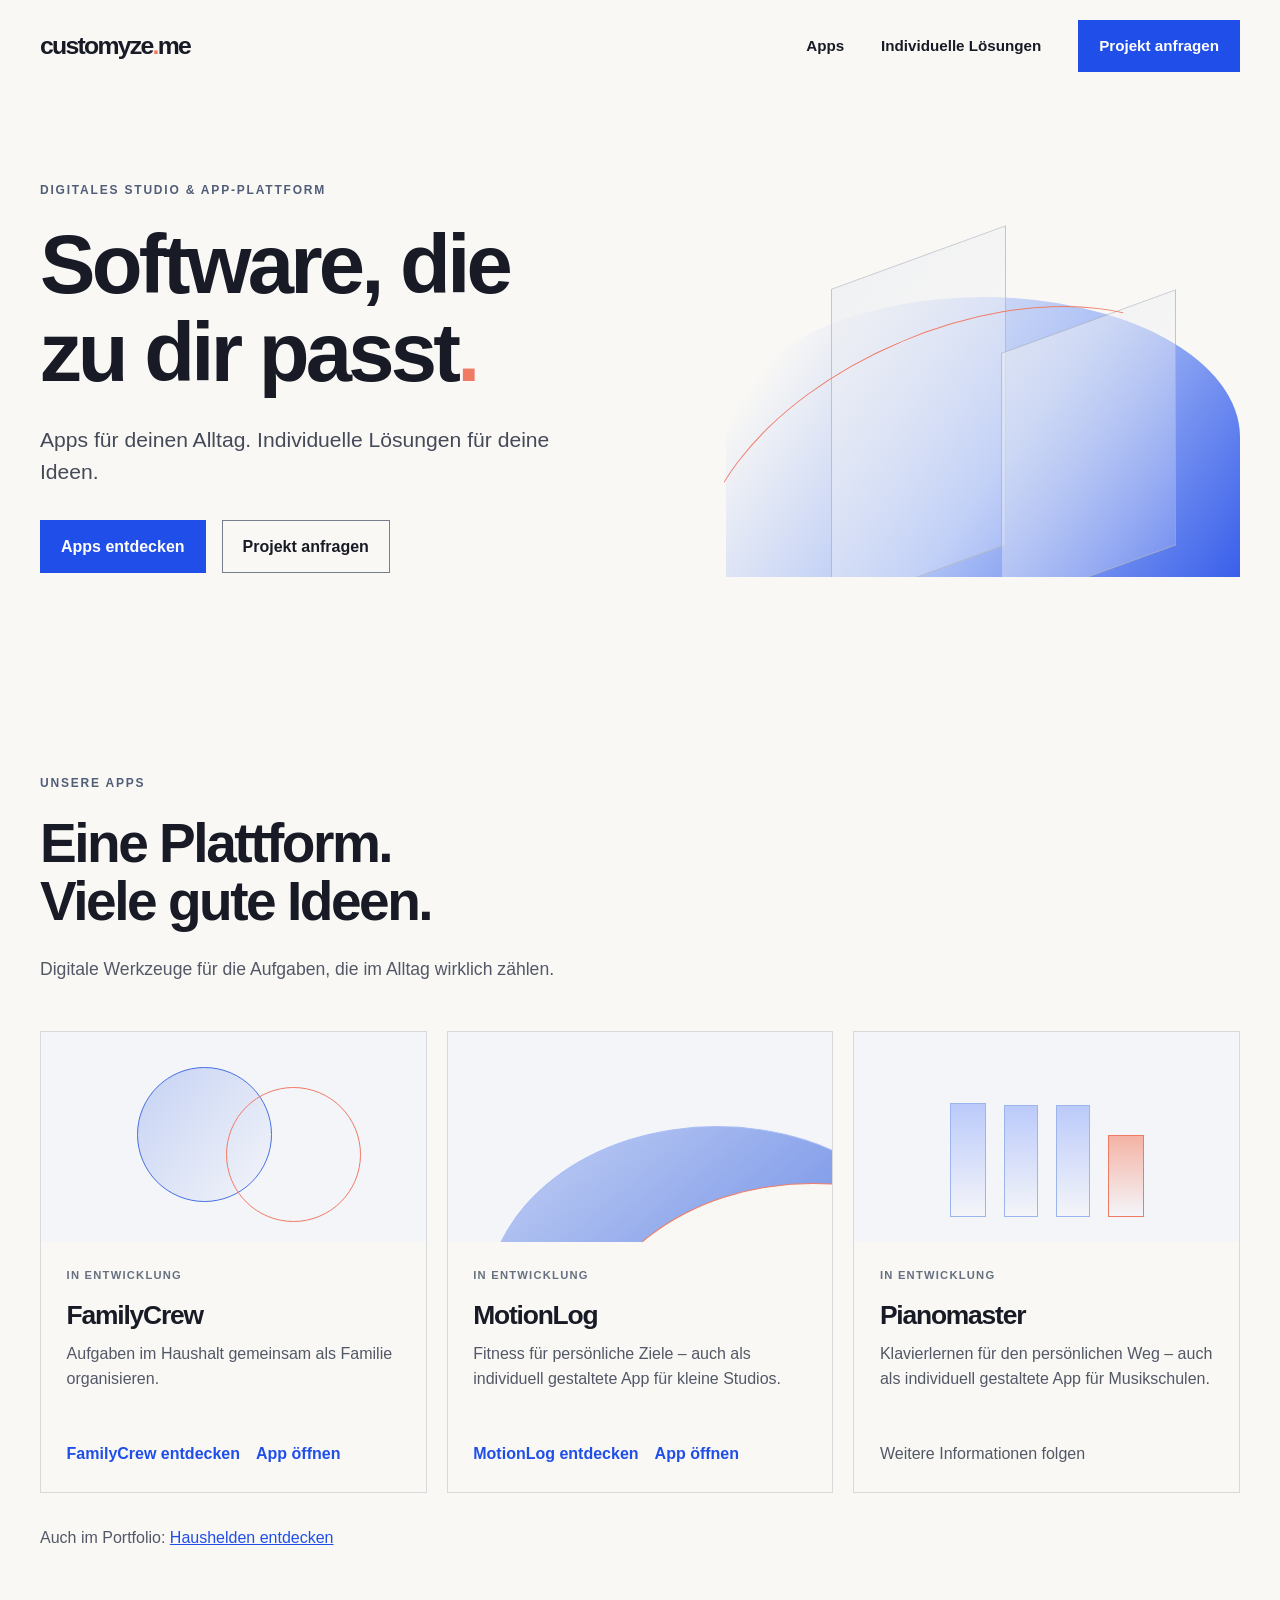
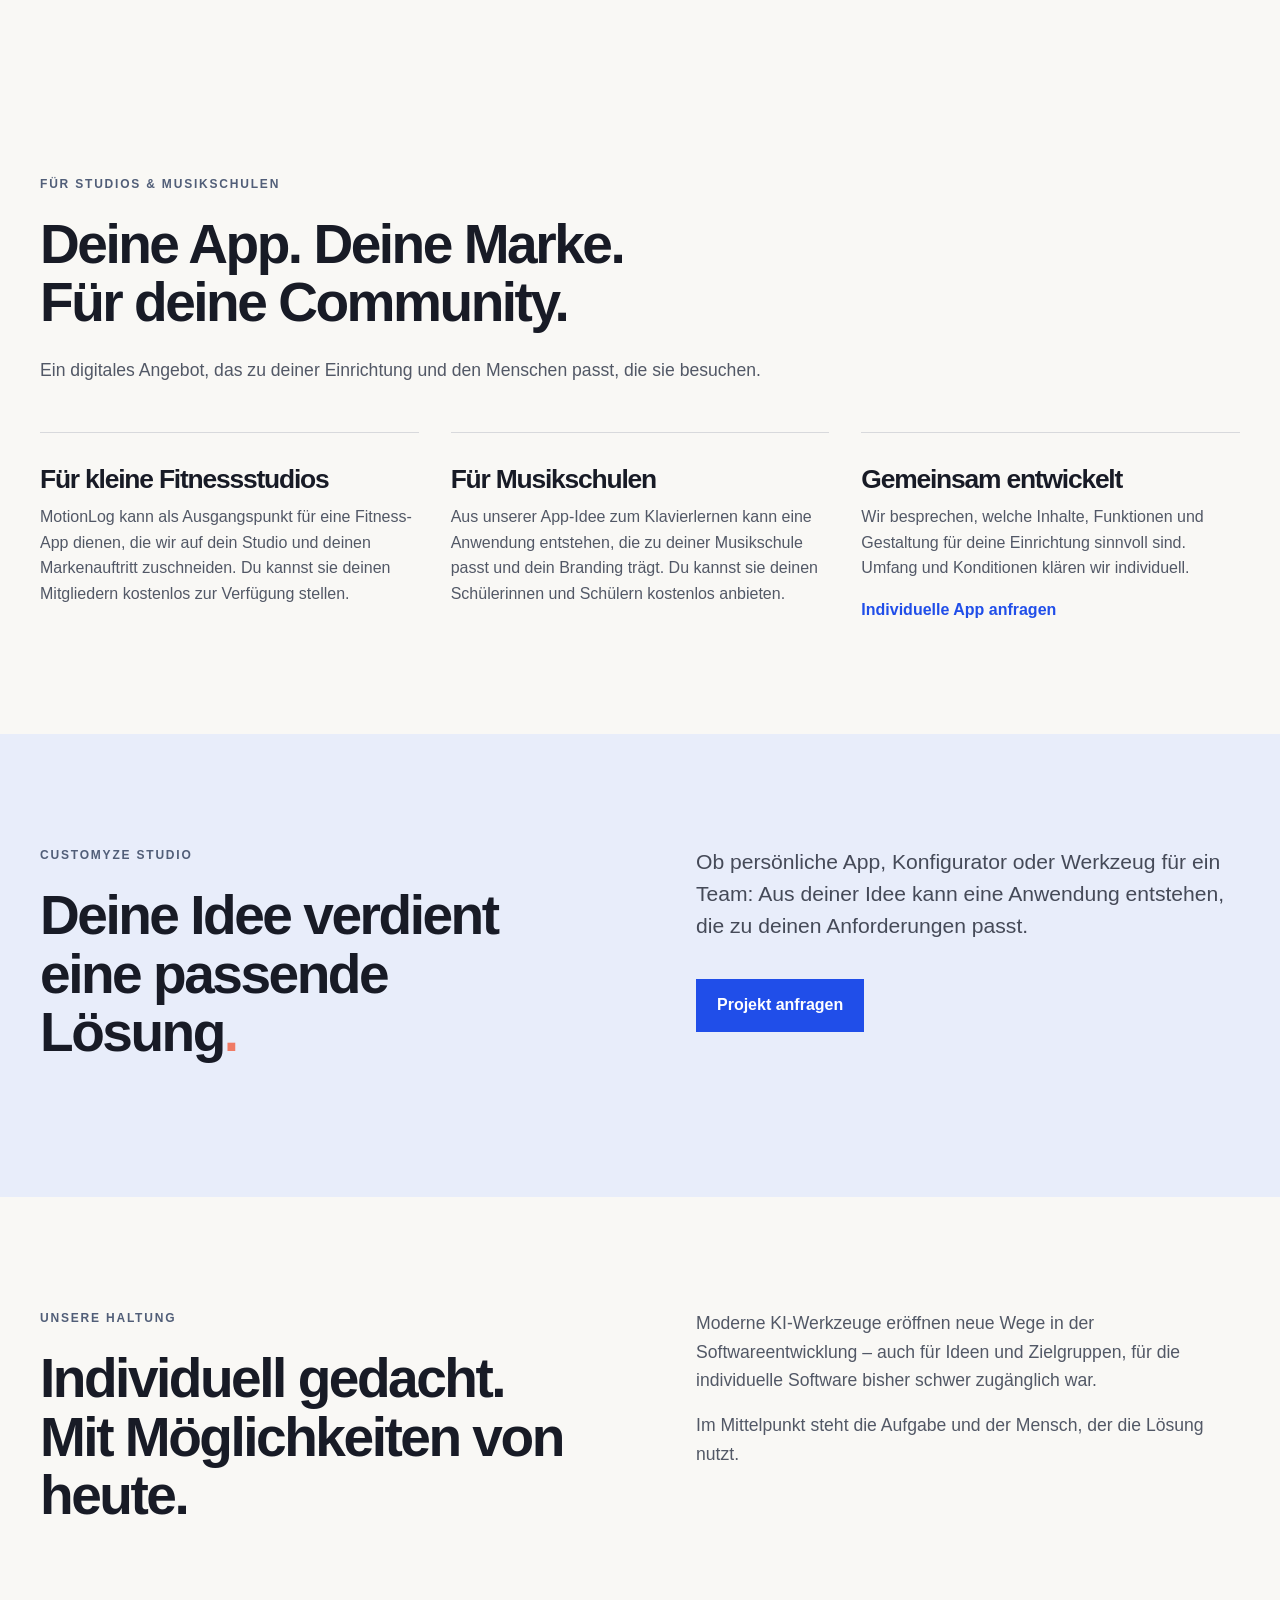
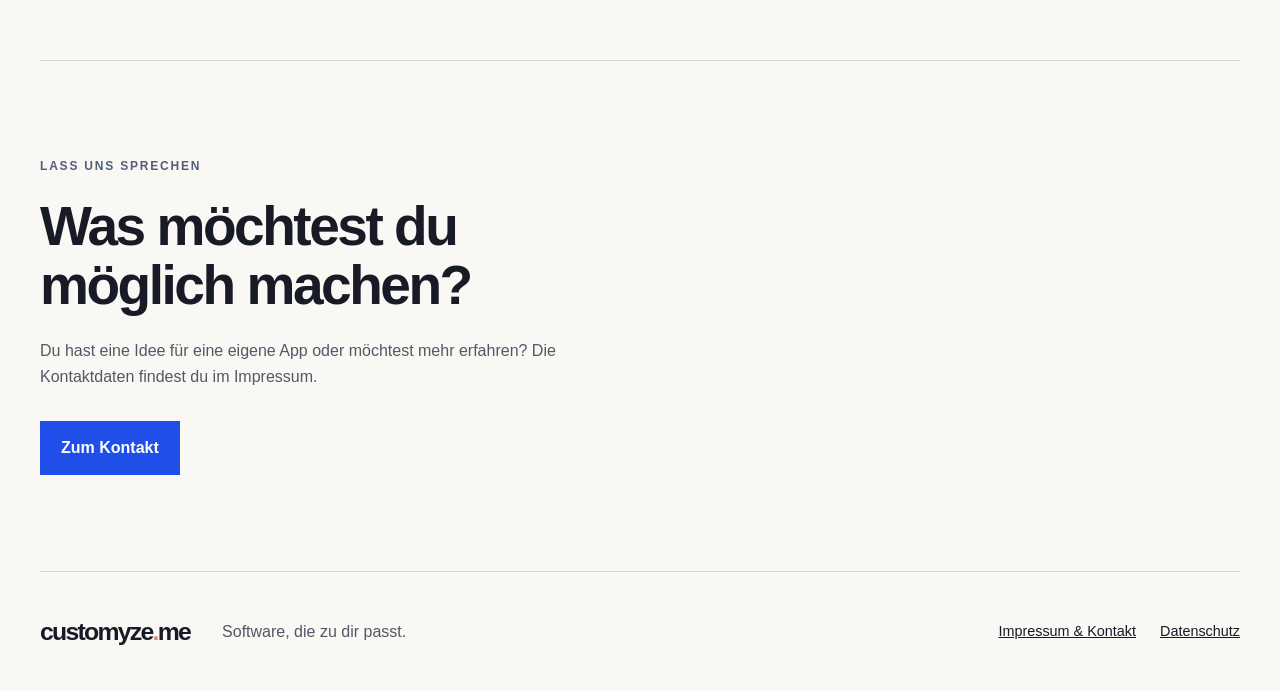
==== commit 89eed7c6: "Ergänze Angebot für Studios und Musikschulen" ====
--- a/index.html
+++ b/index.html
@@ -1,4 +1,5 @@
 <!doctype html><html lang="de"><head><meta charset="utf-8"><meta name="viewport" content="width=device-width,initial-scale=1"><title>Apps &amp; individuelle Software | customyze.me</title><meta name="description" content="Entdecke Apps und individuelle Softwarelösungen von customyze.me."><link rel="canonical" href="https://customyze.me/"><link rel="icon" href="/assets/img/logo.svg" type="image/svg+xml"><link rel="stylesheet" href="/assets/css/studio.css"></head><body><a class="skip" href="#inhalt">Zum Inhalt springen</a><header class="header wrap"><a class="brand" href="/" aria-label="customyze.me Startseite">customyze<span>.</span>me</a><nav aria-label="Hauptnavigation"><a href="/#apps">Apps</a><a href="/#studio">Individuelle Lösungen</a><a href="/#kontakt" class="nav-cta">Projekt anfragen</a></nav></header><main id="inhalt"><section class="hero wrap"><div><p class="eyebrow">DIGITALES STUDIO &amp; APP-PLATTFORM</p><h1>Software, die<br>zu dir passt<span class="coral">.</span></h1><p class="lead">Apps für deinen Alltag. Individuelle Lösungen für deine Ideen.</p><div class="actions"><a class="button primary" href="#apps">Apps entdecken</a><a class="button outline" href="#kontakt">Projekt anfragen</a></div></div><div class="art hero-art" aria-hidden="true"><span class="arc"></span><span class="plane one"></span><span class="plane two"></span><span class="coral-curve"></span></div></section>
-<section class="wrap section" id="apps"><div class="section-intro"><p class="eyebrow">UNSERE APPS</p><h2>Eine Plattform.<br>Viele gute Ideen.</h2><p>Digitale Werkzeuge für die Aufgaben, die im Alltag wirklich zählen.</p></div><div class="cards"><article class="card"><div class="card-art family-art" aria-hidden="true"><i></i><b></b></div><div class="card-body"><span class="tag">IN ENTWICKLUNG</span><h3>FamilyCrew</h3><p>Aufgaben im Haushalt gemeinsam als Familie organisieren.</p><div class="actions"><a class="text-link" href="/familycrew/">FamilyCrew entdecken</a><a class="text-link" href="https://haushelden.ai.studio">App öffnen</a></div></div></article><article class="card"><div class="card-art motion-art" aria-hidden="true"><i></i><b></b></div><div class="card-body"><span class="tag">IN ENTWICKLUNG</span><h3>MotionLog</h3><p>Eine Fitness-App, die individuelle Ziele in den Mittelpunkt stellt.</p><div class="actions"><a class="text-link" href="/motionlog/">MotionLog entdecken</a><a class="text-link" href="https://motionlog.ai.studio">App öffnen</a></div></div></article><article class="card"><div class="card-art piano-art" aria-hidden="true"><i></i><b></b></div><div class="card-body"><span class="tag">IN ENTWICKLUNG</span><h3>Pianomaster</h3><p>Eine App zum Klavierlernen – für deinen persönlichen Lernweg.</p><span class="muted">Weitere Informationen folgen</span></div></article></div><p class="existing">Auch im Portfolio: <a href="/haushelden/">Haushelden entdecken</a></p></section>
+<section class="wrap section" id="apps"><div class="section-intro"><p class="eyebrow">UNSERE APPS</p><h2>Eine Plattform.<br>Viele gute Ideen.</h2><p>Digitale Werkzeuge für die Aufgaben, die im Alltag wirklich zählen.</p></div><div class="cards"><article class="card"><div class="card-art family-art" aria-hidden="true"><i></i><b></b></div><div class="card-body"><span class="tag">IN ENTWICKLUNG</span><h3>FamilyCrew</h3><p>Aufgaben im Haushalt gemeinsam als Familie organisieren.</p><div class="actions"><a class="text-link" href="/familycrew/">FamilyCrew entdecken</a><a class="text-link" href="https://familycrew.ai.studio">App öffnen</a></div></div></article><article class="card"><div class="card-art motion-art" aria-hidden="true"><i></i><b></b></div><div class="card-body"><span class="tag">IN ENTWICKLUNG</span><h3>MotionLog</h3><p>Fitness für persönliche Ziele – auch als individuell gestaltete App für kleine Studios.</p><div class="actions"><a class="text-link" href="/motionlog/">MotionLog entdecken</a><a class="text-link" href="https://motionlog.ai.studio">App öffnen</a></div></div></article><article class="card"><div class="card-art piano-art" aria-hidden="true"><i></i><b></b></div><div class="card-body"><span class="tag">IN ENTWICKLUNG</span><h3>Pianomaster</h3><p>Klavierlernen für den persönlichen Weg – auch als individuell gestaltete App für Musikschulen.</p><span class="muted">Weitere Informationen folgen</span></div></article></div><p class="existing">Auch im Portfolio: <a href="/haushelden/">Haushelden entdecken</a></p></section>
+<section class="wrap section" id="partner"><div class="section-intro"><p class="eyebrow">FÜR STUDIOS &amp; MUSIKSCHULEN</p><h2>Deine App. Deine Marke.<br>Für deine Community.</h2><p>Ein digitales Angebot, das zu deiner Einrichtung und den Menschen passt, die sie besuchen.</p></div><div class="principles"><article><h3>Für kleine Fitnessstudios</h3><p>MotionLog kann als Ausgangspunkt für eine Fitness-App dienen, die wir auf dein Studio und deinen Markenauftritt zuschneiden. Du kannst sie deinen Mitgliedern kostenlos zur Verfügung stellen.</p></article><article><h3>Für Musikschulen</h3><p>Aus unserer App-Idee zum Klavierlernen kann eine Anwendung entstehen, die zu deiner Musikschule passt und dein Branding trägt. Du kannst sie deinen Schülerinnen und Schülern kostenlos anbieten.</p></article><article><h3>Gemeinsam entwickelt</h3><p>Wir besprechen, welche Inhalte, Funktionen und Gestaltung für deine Einrichtung sinnvoll sind. Umfang und Konditionen klären wir individuell.</p><a class="text-link" href="mailto:mail@mrokon.de?subject=Anfrage%20individuelle%20App">Individuelle App anfragen</a></article></div></section>
 <section class="studio" id="studio"><div class="wrap studio-grid"><div><p class="eyebrow">CUSTOMYZE STUDIO</p><h2>Deine Idee verdient eine passende Lösung<span class="coral">.</span></h2></div><div><p class="lead">Ob persönliche App, Konfigurator oder Werkzeug für ein Team: Aus deiner Idee kann eine Anwendung entstehen, die zu deinen Anforderungen passt.</p><a class="button primary" href="#kontakt">Projekt anfragen</a></div></div></section>
 <section class="wrap section split"><div><p class="eyebrow">UNSERE HALTUNG</p><h2>Individuell gedacht.<br>Mit Möglichkeiten von heute.</h2></div><div><p>Moderne KI-Werkzeuge eröffnen neue Wege in der Softwareentwicklung – auch für Ideen und Zielgruppen, für die individuelle Software bisher schwer zugänglich war.</p><p>Im Mittelpunkt steht die Aufgabe und der Mensch, der die Lösung nutzt.</p></div></section><section id="kontakt" class="contact wrap"><p class="eyebrow">LASS UNS SPRECHEN</p><h2>Was möchtest du<br>möglich machen?</h2><p>Du hast eine Idee für eine eigene App oder möchtest mehr erfahren? Die Kontaktdaten findest du im Impressum.</p><a class="button primary" href="/impressum/">Zum Kontakt</a></section></main><footer class="footer wrap"><a class="brand" href="/">customyze<span>.</span>me</a><p>Software, die zu dir passt.</p><div><a href="/impressum/">Impressum &amp; Kontakt</a><a href="/datenschutz/">Datenschutz</a></div></footer></body></html>
